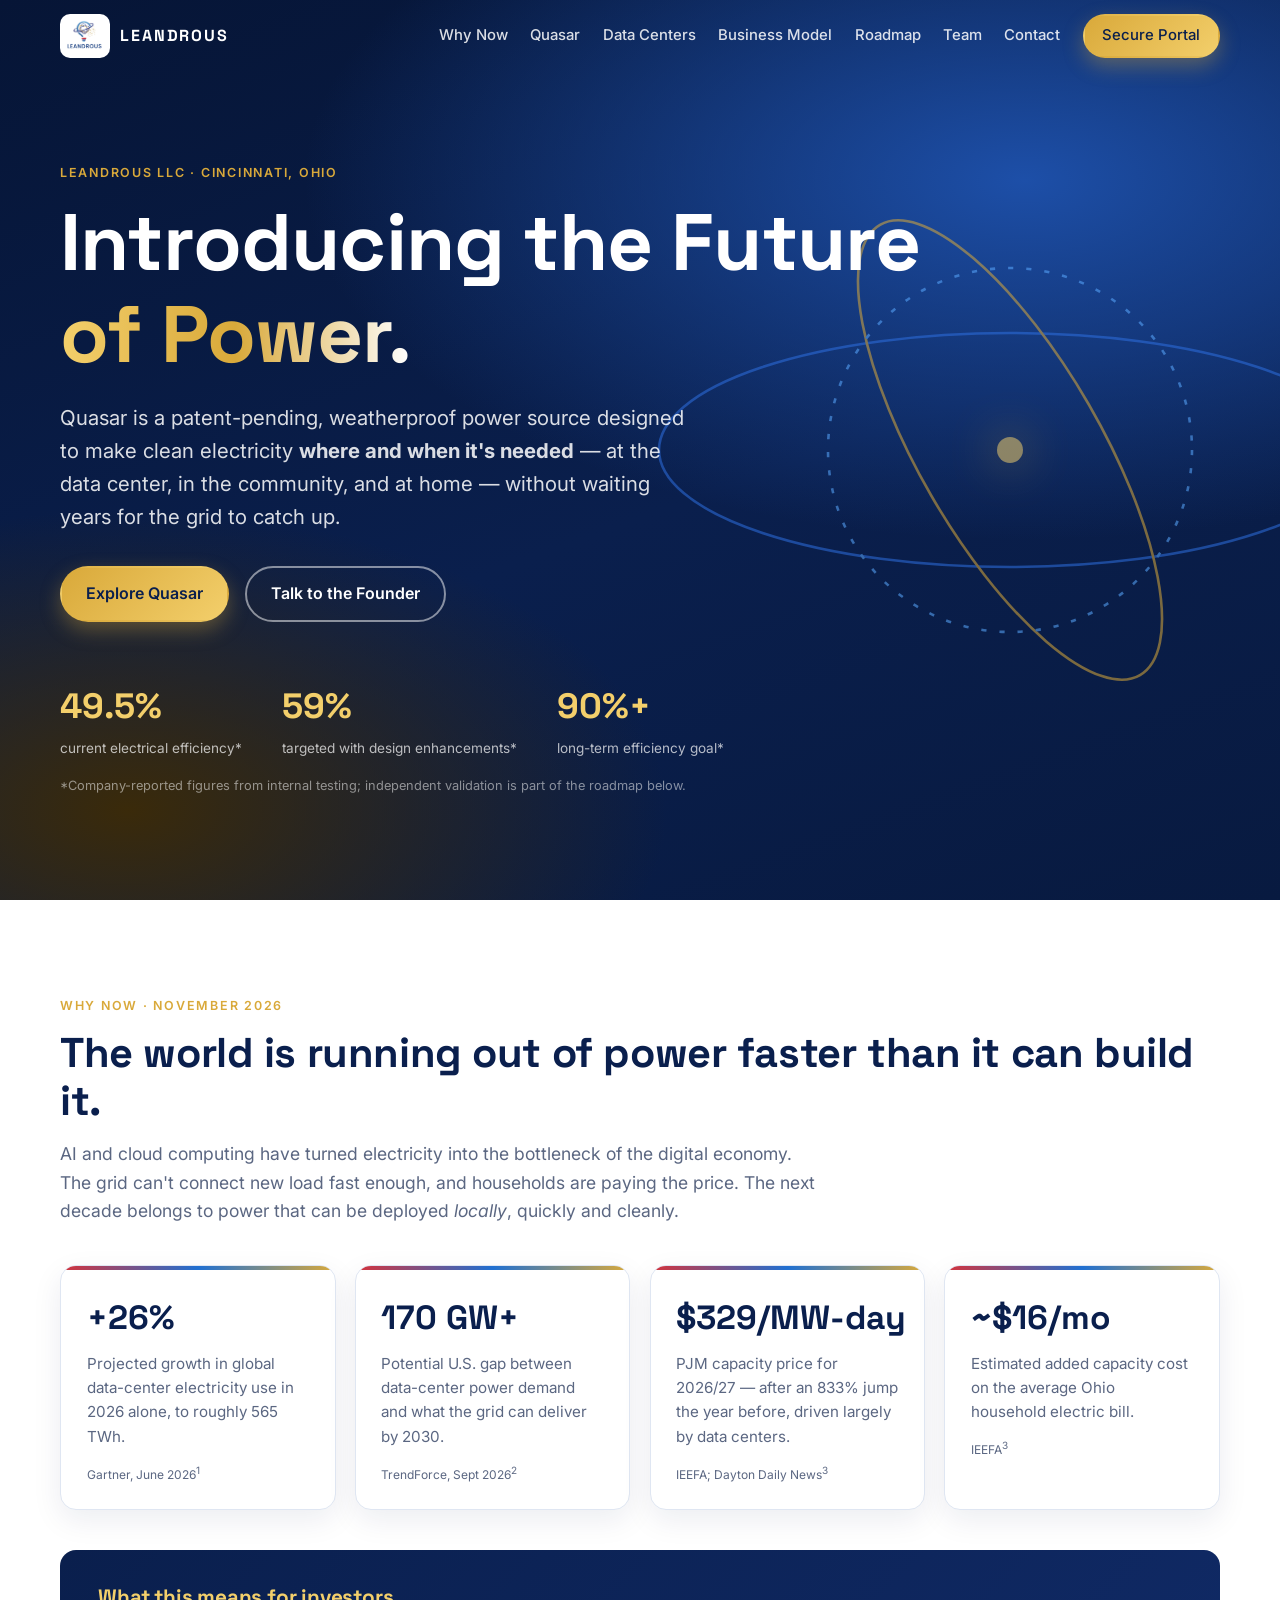
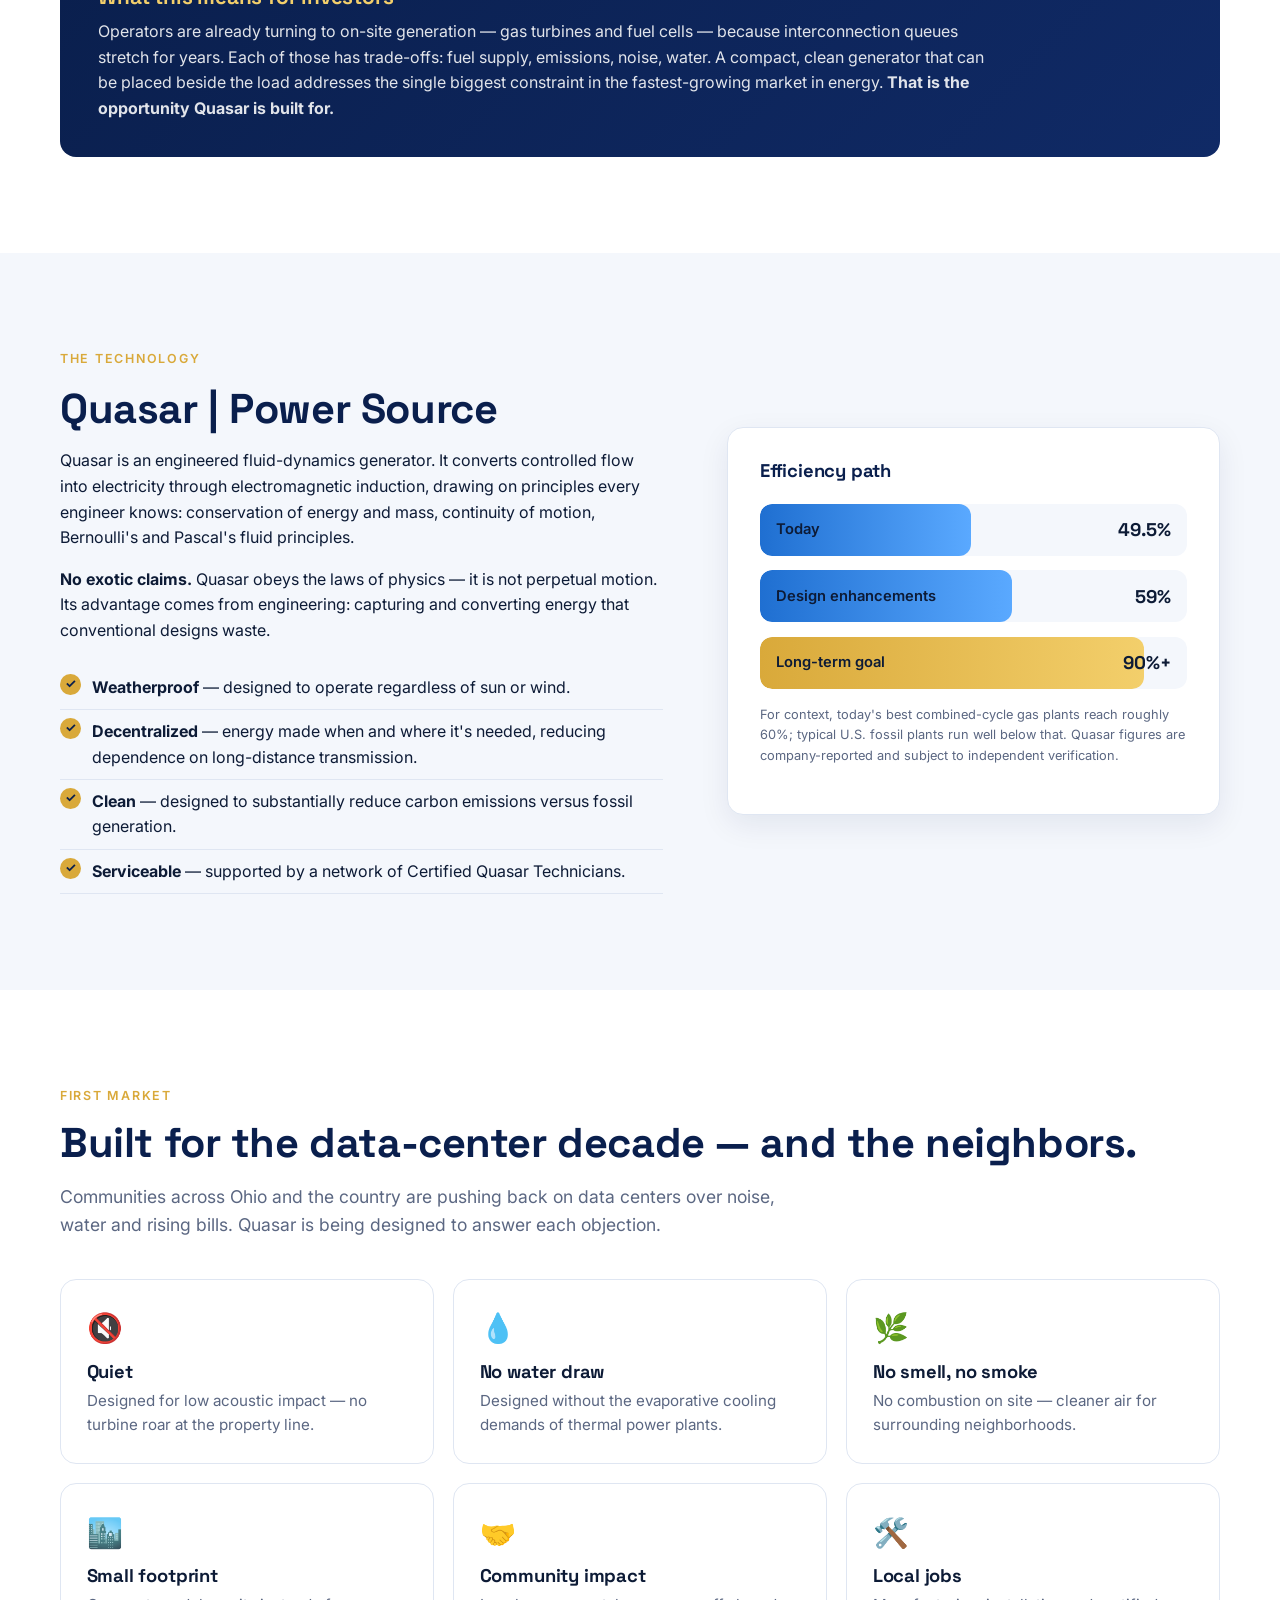
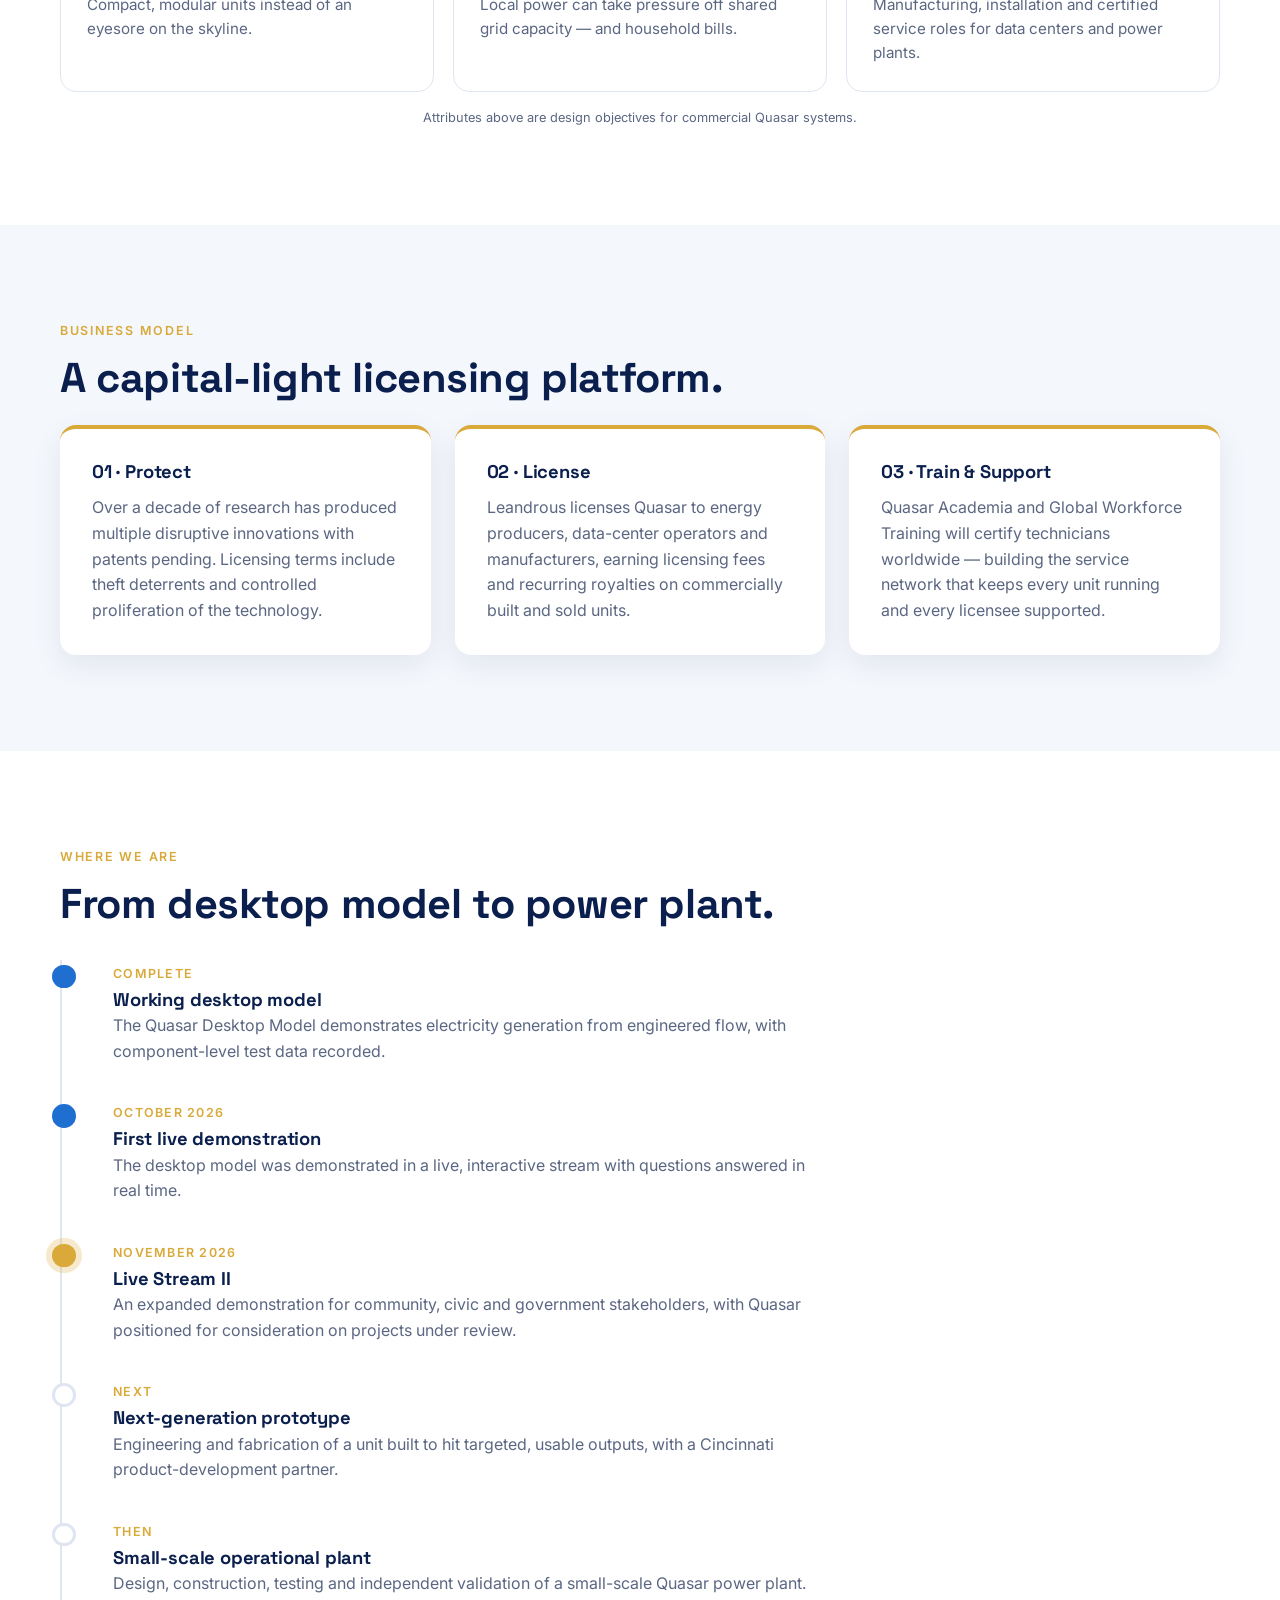
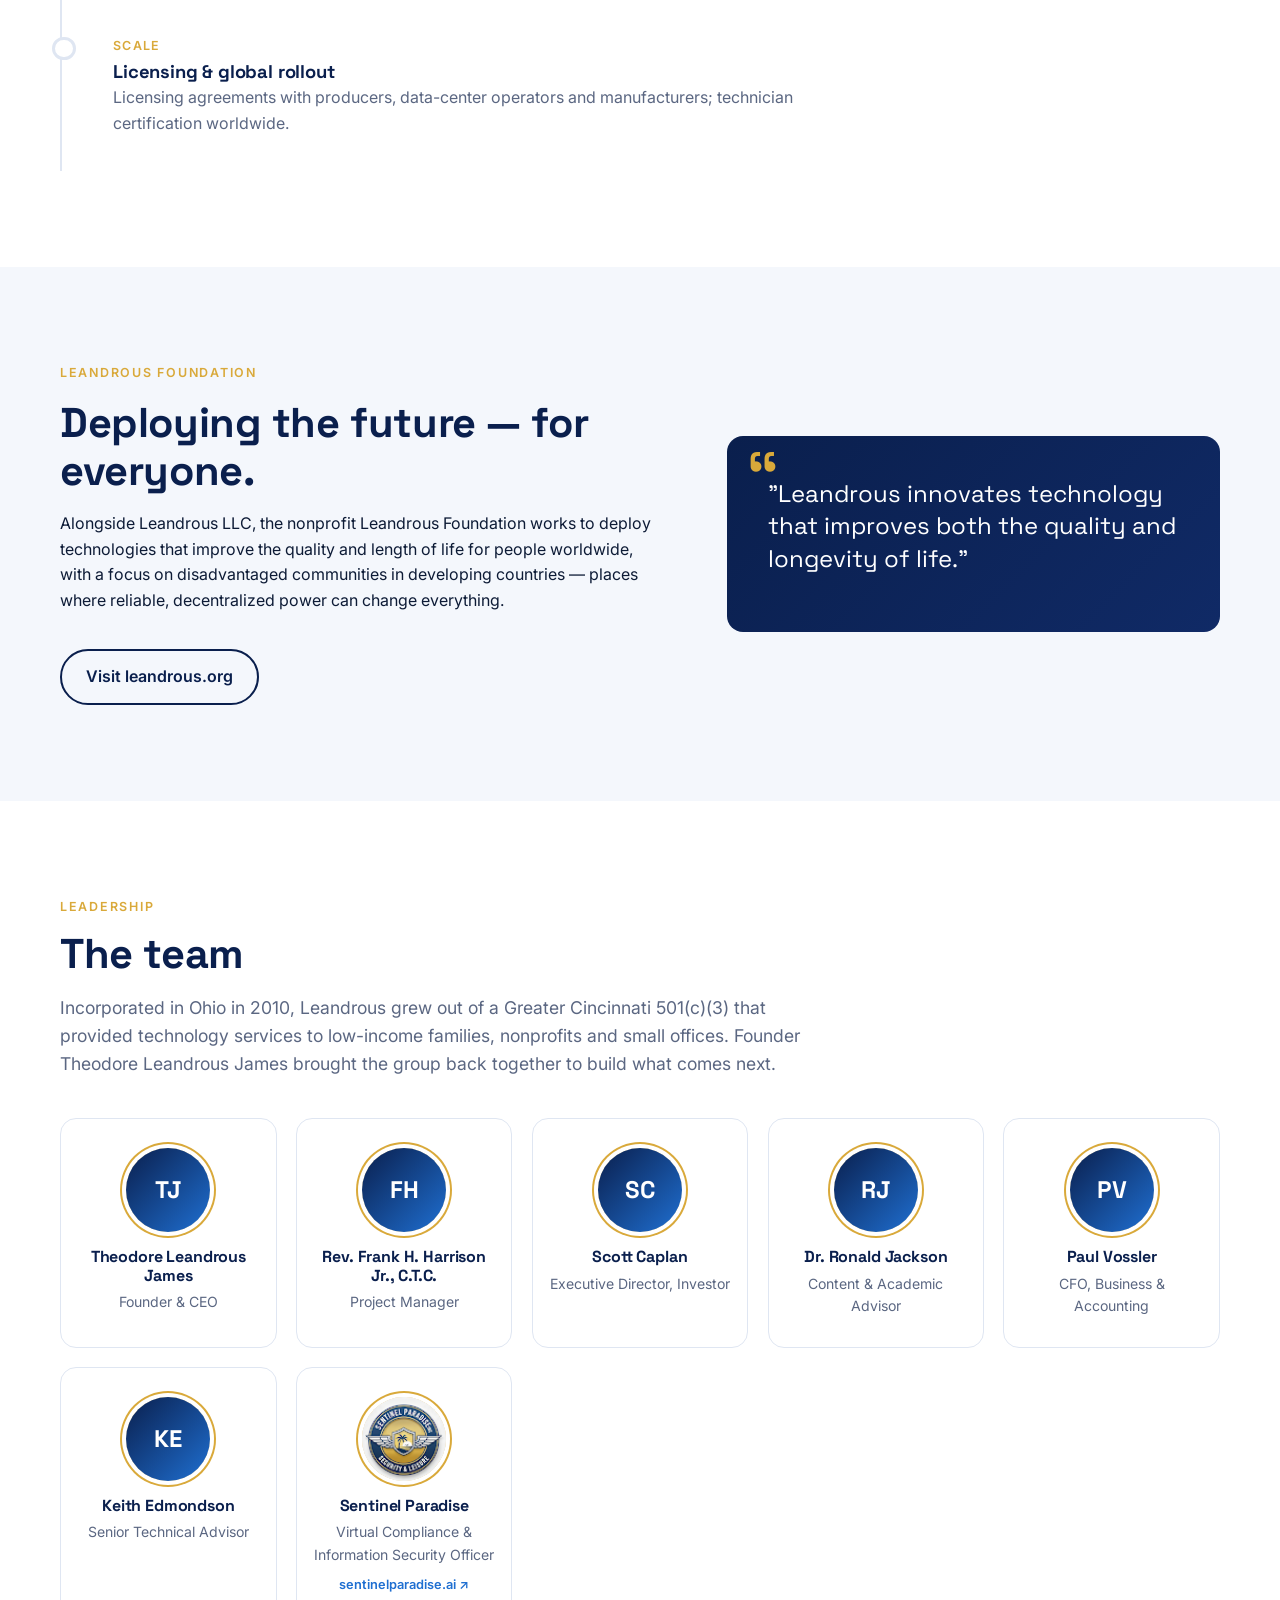
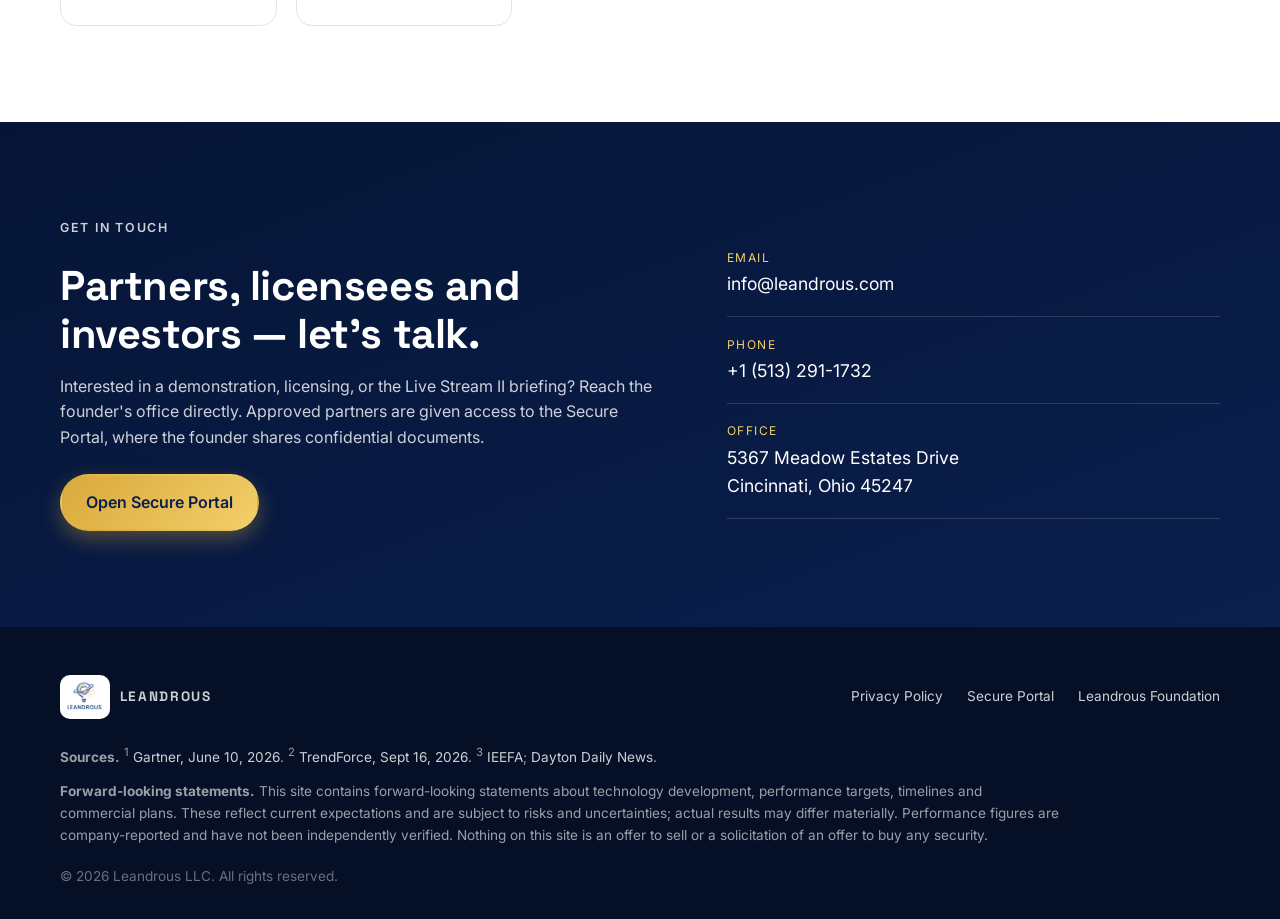
==== index.html @ dea7ffb6 "Add files via upload" ====
<!DOCTYPE html>
<html lang="en">
<head>
  <meta charset="utf-8">
  <meta name="viewport" content="width=device-width, initial-scale=1">
  <title>Leandrous | Quasar — Power Made Where It's Needed</title>
  <meta name="description" content="Leandrous LLC is developing Quasar, a patent-pending, weatherproof power source designed to generate clean electricity where and when it is needed — for data centers, communities and homes.">
  <meta property="og:title" content="Leandrous | Introducing the Future">
  <meta property="og:description" content="Quasar: patent-pending, decentralized clean power for an energy-hungry decade.">
  <meta property="og:image" content="assets/logo.png">
  <link rel="icon" href="assets/logo.png">
  <link rel="preconnect" href="https://fonts.googleapis.com">
  <link rel="preconnect" href="https://fonts.gstatic.com" crossorigin>
  <link href="https://fonts.googleapis.com/css2?family=Inter:wght@400;500;600;700&family=Space+Grotesk:wght@500;600;700&display=swap" rel="stylesheet">
  <link rel="stylesheet" href="styles.css?v=4">
</head>
<body>

<header class="nav" id="top">
  <div class="wrap nav-inner">
    <a href="./" class="brand"><img src="assets/logo.png" alt="Leandrous logo"><span>LEANDROUS</span></a>
    <button class="nav-toggle" aria-label="Open menu" aria-expanded="false">☰</button>
    <nav class="nav-links">
      <a href="#why-now">Why Now</a>
      <a href="#quasar">Quasar</a>
      <a href="#data-centers">Data Centers</a>
      <a href="#model">Business Model</a>
      <a href="#roadmap">Roadmap</a>
      <a href="#team">Team</a>
      <a href="#contact">Contact</a>
      <a href="https://drive.google.com/drive/folders/1kSY1QkWf8BG6LWAMUvCittHLbAUo-zGK" target="_blank" rel="noopener" class="btn btn-small btn-gold">Secure Portal</a>
    </nav>
  </div>
</header>

<main>

<!-- HERO -->
<section class="hero">
  <svg class="orbits" viewBox="0 0 600 600" aria-hidden="true">
    <ellipse cx="300" cy="300" rx="270" ry="90" class="o o1"/>
    <ellipse cx="300" cy="300" rx="200" ry="70" class="o o2"/>
    <ellipse cx="300" cy="300" rx="140" ry="140" class="o o3"/>
    <circle cx="300" cy="300" r="10" class="core"/>
  </svg>
  <div class="wrap hero-inner">
    <p class="eyebrow">Leandrous LLC · Cincinnati, Ohio</p>
    <h1>Introducing the Future<br><span class="grad">of Power.</span></h1>
    <p class="lead">Quasar is a patent-pending, weatherproof power source designed to make clean electricity
      <strong>where and when it's needed</strong> — at the data center, in the community, and at home —
      without waiting years for the grid to catch up.</p>
    <div class="cta-row">
      <a href="#quasar" class="btn btn-gold">Explore Quasar</a>
      <a href="#contact" class="btn btn-ghost">Talk to the Founder</a>
    </div>
    <ul class="hero-stats">
      <li><b>49.5%</b><span>current electrical efficiency*</span></li>
      <li><b>59%</b><span>targeted with design enhancements*</span></li>
      <li><b>90%+</b><span>long-term efficiency goal*</span></li>
    </ul>
    <p class="fine">*Company-reported figures from internal testing; independent validation is part of the roadmap below.</p>
  </div>
</section>

<!-- WHY NOW -->
<section id="why-now" class="section">
  <div class="wrap">
    <p class="eyebrow">Why now · November 2026</p>
    <h2>The world is running out of power faster than it can build it.</h2>
    <p class="section-lead">AI and cloud computing have turned electricity into the bottleneck of the digital economy.
      The grid can't connect new load fast enough, and households are paying the price. The next decade belongs
      to power that can be deployed <em>locally</em>, quickly and cleanly.</p>

    <div class="stat-grid">
      <article class="stat">
        <b>+26%</b>
        <p>Projected growth in global data-center electricity use in 2026 alone, to roughly 565 TWh.</p>
        <cite>Gartner, June 2026<sup>1</sup></cite>
      </article>
      <article class="stat">
        <b>170 GW+</b>
        <p>Potential U.S. gap between data-center power demand and what the grid can deliver by 2030.</p>
        <cite>TrendForce, Sept 2026<sup>2</sup></cite>
      </article>
      <article class="stat">
        <b>$329/MW‑day</b>
        <p>PJM capacity price for 2026/27 — after an 833% jump the year before, driven largely by data centers.</p>
        <cite>IEEFA; Dayton Daily News<sup>3</sup></cite>
      </article>
      <article class="stat">
        <b>~$16/mo</b>
        <p>Estimated added capacity cost on the average Ohio household electric bill.</p>
        <cite>IEEFA<sup>3</sup></cite>
      </article>
    </div>

    <div class="callout">
      <h3>What this means for investors</h3>
      <p>Operators are already turning to on-site generation — gas turbines and fuel cells — because interconnection
        queues stretch for years. Each of those has trade-offs: fuel supply, emissions, noise, water. A compact,
        clean generator that can be placed beside the load addresses the single biggest constraint in the
        fastest-growing market in energy. <strong>That is the opportunity Quasar is built for.</strong></p>
    </div>
  </div>
</section>

<!-- QUASAR -->
<section id="quasar" class="section alt">
  <div class="wrap two-col">
    <div>
      <p class="eyebrow">The technology</p>
      <h2>Quasar | Power Source</h2>
      <p>Quasar is an engineered fluid-dynamics generator. It converts controlled flow into electricity through
        electromagnetic induction, drawing on principles every engineer knows: conservation of energy and mass,
        continuity of motion, Bernoulli's and Pascal's fluid principles.</p>
      <p><strong>No exotic claims.</strong> Quasar obeys the laws of physics — it is not perpetual motion. Its advantage
        comes from engineering: capturing and converting energy that conventional designs waste.</p>
      <ul class="checks">
        <li><b>Weatherproof</b> — designed to operate regardless of sun or wind.</li>
        <li><b>Decentralized</b> — energy made when and where it's needed, reducing dependence on long-distance transmission.</li>
        <li><b>Clean</b> — designed to substantially reduce carbon emissions versus fossil generation.</li>
        <li><b>Serviceable</b> — supported by a network of Certified Quasar Technicians.</li>
      </ul>
    </div>
    <div class="eff-card">
      <h3>Efficiency path</h3>
      <div class="bar"><span style="--w:49.5%"></span><label>Today<b>49.5%</b></label></div>
      <div class="bar"><span style="--w:59%"></span><label>Design enhancements<b>59%</b></label></div>
      <div class="bar goal"><span style="--w:90%"></span><label>Long-term goal<b>90%+</b></label></div>
      <p class="fine">For context, today's best combined-cycle gas plants reach roughly 60%; typical U.S. fossil plants run well below that.
        Quasar figures are company-reported and subject to independent verification.</p>
    </div>
  </div>
</section>

<!-- DATA CENTERS -->
<section id="data-centers" class="section">
  <div class="wrap">
    <p class="eyebrow">First market</p>
    <h2>Built for the data-center decade — and the neighbors.</h2>
    <p class="section-lead">Communities across Ohio and the country are pushing back on data centers over noise, water and
      rising bills. Quasar is being designed to answer each objection.</p>
    <div class="card-grid">
      <article class="card"><span class="ic">🔇</span><h3>Quiet</h3><p>Designed for low acoustic impact — no turbine roar at the property line.</p></article>
      <article class="card"><span class="ic">💧</span><h3>No water draw</h3><p>Designed without the evaporative cooling demands of thermal power plants.</p></article>
      <article class="card"><span class="ic">🌿</span><h3>No smell, no smoke</h3><p>No combustion on site — cleaner air for surrounding neighborhoods.</p></article>
      <article class="card"><span class="ic">🏙️</span><h3>Small footprint</h3><p>Compact, modular units instead of an eyesore on the skyline.</p></article>
      <article class="card"><span class="ic">🤝</span><h3>Community impact</h3><p>Local power can take pressure off shared grid capacity — and household bills.</p></article>
      <article class="card"><span class="ic">🛠️</span><h3>Local jobs</h3><p>Manufacturing, installation and certified service roles for data centers and power plants.</p></article>
    </div>
    <p class="fine center">Attributes above are design objectives for commercial Quasar systems.</p>
  </div>
</section>

<!-- BUSINESS MODEL -->
<section id="model" class="section alt">
  <div class="wrap">
    <p class="eyebrow">Business model</p>
    <h2>A capital-light licensing platform.</h2>
    <div class="three-col">
      <article>
        <h3>01 · Protect</h3>
        <p>Over a decade of research has produced multiple disruptive innovations with patents pending. Licensing terms include
          theft deterrents and controlled proliferation of the technology.</p>
      </article>
      <article>
        <h3>02 · License</h3>
        <p>Leandrous licenses Quasar to energy producers, data-center operators and manufacturers, earning licensing fees and
          recurring royalties on commercially built and sold units.</p>
      </article>
      <article>
        <h3>03 · Train &amp; Support</h3>
        <p>Quasar Academia and Global Workforce Training will certify technicians worldwide — building the service network that
          keeps every unit running and every licensee supported.</p>
      </article>
    </div>
  </div>
</section>

<!-- ROADMAP -->
<section id="roadmap" class="section">
  <div class="wrap">
    <p class="eyebrow">Where we are</p>
    <h2>From desktop model to power plant.</h2>
    <ol class="timeline">
      <li class="done"><span>Complete</span><h3>Working desktop model</h3><p>The Quasar Desktop Model demonstrates electricity generation from engineered flow, with component-level test data recorded.</p></li>
      <li class="done"><span>October 2026</span><h3>First live demonstration</h3><p>The desktop model was demonstrated in a live, interactive stream with questions answered in real time.</p></li>
      <li class="now"><span>November 2026</span><h3>Live Stream II</h3><p>An expanded demonstration for community, civic and government stakeholders, with Quasar positioned for consideration on projects under review.</p></li>
      <li><span>Next</span><h3>Next-generation prototype</h3><p>Engineering and fabrication of a unit built to hit targeted, usable outputs, with a Cincinnati product-development partner.</p></li>
      <li><span>Then</span><h3>Small-scale operational plant</h3><p>Design, construction, testing and independent validation of a small-scale Quasar power plant.</p></li>
      <li><span>Scale</span><h3>Licensing &amp; global rollout</h3><p>Licensing agreements with producers, data-center operators and manufacturers; technician certification worldwide.</p></li>
    </ol>
  </div>
</section>

<!-- FOUNDATION -->
<section class="section alt foundation">
  <div class="wrap two-col">
    <div>
      <p class="eyebrow">Leandrous Foundation</p>
      <h2>Deploying the future — for everyone.</h2>
      <p>Alongside Leandrous LLC, the nonprofit Leandrous Foundation works to deploy technologies that improve the quality and
        length of life for people worldwide, with a focus on disadvantaged communities in developing countries — places where
        reliable, decentralized power can change everything.</p>
      <a class="btn btn-ghost-dark" href="https://leandrous.org" rel="noopener">Visit leandrous.org</a>
    </div>
    <div class="quote">
      <p>"Leandrous innovates technology that improves both the quality and longevity of life."</p>
    </div>
  </div>
</section>

<!-- TEAM -->
<section id="team" class="section">
  <div class="wrap">
    <p class="eyebrow">Leadership</p>
    <h2>The team</h2>
    <p class="section-lead">Incorporated in Ohio in 2010, Leandrous grew out of a Greater Cincinnati 501(c)(3) that provided
      technology services to low-income families, nonprofits and small offices. Founder Theodore Leandrous James brought the group
      back together to build what comes next.</p>
    <div class="team-grid">
      <article class="member"><div class="avatar">TJ</div><h3>Theodore Leandrous James</h3><p>Founder &amp; CEO</p></article>
      <article class="member"><div class="avatar">FH</div><h3>Rev. Frank H. Harrison Jr., C.T.C.</h3><p>Project Manager</p></article>
      <article class="member"><div class="avatar">SC</div><h3>Scott Caplan</h3><p>Executive Director, Investor</p></article>
      <article class="member"><div class="avatar">RJ</div><h3>Dr. Ronald Jackson</h3><p>Content &amp; Academic Advisor</p></article>
      <article class="member"><div class="avatar">PV</div><h3>Paul Vossler</h3><p>CFO, Business &amp; Accounting</p></article>
      <article class="member"><div class="avatar">KE</div><h3>Keith Edmondson</h3><p>Senior Technical Advisor</p></article>
      <article class="member partner"><a href="https://www.sentinelparadise.ai" target="_blank" rel="noopener"><img class="avatar-logo" src="assets/sentinel-paradise-logo.png" alt="Sentinel Paradise logo" width="84" height="84"><h3>Sentinel Paradise</h3><p>Virtual Compliance &amp; Information Security Officer</p><span class="ext">sentinelparadise.ai ↗</span></a></article>
    </div>
  </div>
</section>

<!-- CONTACT -->
<section id="contact" class="section contact">
  <div class="wrap two-col">
    <div>
      <p class="eyebrow">Get in touch</p>
      <h2>Partners, licensees and investors — let's talk.</h2>
      <p>Interested in a demonstration, licensing, or the Live Stream II briefing? Reach the founder's office directly.
        Approved partners are given access to the Secure Portal, where the founder shares confidential documents.</p>
      <a href="https://drive.google.com/drive/folders/1kSY1QkWf8BG6LWAMUvCittHLbAUo-zGK" target="_blank" rel="noopener" class="btn btn-gold">Open Secure Portal</a>
    </div>
    <ul class="contact-list">
      <li><span>Email</span><a href="mailto:info@leandrous.com">info@leandrous.com</a></li>
      <li><span>Phone</span><a href="tel:+15132911732">+1 (513) 291-1732</a></li>
      <li><span>Office</span>5367 Meadow Estates Drive<br>Cincinnati, Ohio 45247</li>
    </ul>
  </div>
</section>

</main>

<footer class="footer">
  <div class="wrap">
    <div class="foot-top">
      <a href="./" class="brand"><img src="assets/logo.png" alt=""><span>LEANDROUS</span></a>
      <nav><a href="privacy.html">Privacy Policy</a><a href="https://drive.google.com/drive/folders/1kSY1QkWf8BG6LWAMUvCittHLbAUo-zGK" target="_blank" rel="noopener">Secure Portal</a><a href="https://leandrous.org" rel="noopener">Leandrous Foundation</a></nav>
    </div>
    <div class="sources">
      <p><b>Sources.</b>
        <sup>1</sup> <a href="https://www.gartner.com/en/newsroom/press-releases/2026-06-10-gartner-says-data-center-electricity-demand-to-grow-26-percent-in-2026" rel="noopener">Gartner, June 10, 2026</a>.
        <sup>2</sup> <a href="https://www.trendforce.com/presscenter/news/20260916-13237.html" rel="noopener">TrendForce, Sept 16, 2026</a>.
        <sup>3</sup> <a href="https://ieefa.org/resources/projected-data-center-growth-spurs-pjm-capacity-prices-factor-10" rel="noopener">IEEFA</a>;
        <a href="https://daytondailynews.com/local/data-centers-driving-up-regional-electric-costs-study-finds/P3HUUWAMMBFJVOTBD4GL4PKMPU" rel="noopener">Dayton Daily News</a>.</p>
      <p><b>Forward-looking statements.</b> This site contains forward-looking statements about technology development, performance
        targets, timelines and commercial plans. These reflect current expectations and are subject to risks and uncertainties;
        actual results may differ materially. Performance figures are company-reported and have not been independently verified.
        Nothing on this site is an offer to sell or a solicitation of an offer to buy any security.</p>
    </div>
    <p class="copy">© 2026 Leandrous LLC. All rights reserved.</p>
  </div>
</footer>

<script src="main.js?v=4"></script>
</body>
</html>
---- styles.css ----
:root{
  --navy:#0a1f4d; --navy-2:#102a66; --ink:#0d1b36; --blue:#1f6fd1; --sky:#5aa9ff;
  --gold:#d9a93a; --gold-2:#f3cf6b; --red:#d6323a;
  --bg:#ffffff; --bg-alt:#f4f7fc; --muted:#5b6782; --line:#dfe6f2;
  --radius:16px; --shadow:0 10px 30px rgba(10,31,77,.08);
}
*{box-sizing:border-box;margin:0;padding:0}
html{scroll-behavior:smooth}
body{font-family:Inter,system-ui,sans-serif;color:var(--ink);background:var(--bg);line-height:1.6;-webkit-font-smoothing:antialiased}
h1,h2,h3{font-family:"Space Grotesk",Inter,sans-serif;line-height:1.15;letter-spacing:-.01em}
h2{font-size:clamp(1.8rem,3.5vw,2.6rem);margin-bottom:1rem;color:var(--navy)}
h3{font-size:1.15rem;margin-bottom:.4rem}
a{color:var(--blue);text-decoration:none}
img{max-width:100%;display:block}
.wrap{width:min(1160px,92%);margin:0 auto}
.center{text-align:center}
.eyebrow{text-transform:uppercase;letter-spacing:.14em;font-size:.78rem;font-weight:600;color:var(--gold);margin-bottom:.8rem}
.fine{font-size:.8rem;color:var(--muted);margin-top:1rem}
.section{padding:96px 0}
.section.alt{background:var(--bg-alt)}
.section-lead{max-width:760px;color:var(--muted);font-size:1.1rem;margin-bottom:2.5rem}

/* buttons */
.btn{display:inline-block;padding:.85rem 1.5rem;border-radius:999px;font-weight:600;transition:transform .15s,box-shadow .15s,background .15s;border:2px solid transparent;cursor:pointer;font-size:1rem}
.btn:hover{transform:translateY(-2px)}
.btn-gold{background:linear-gradient(135deg,var(--gold),var(--gold-2));color:var(--navy);box-shadow:0 8px 20px rgba(217,169,58,.35)}
.btn-ghost{border-color:rgba(255,255,255,.5);color:#fff}
.btn-ghost:hover{background:rgba(255,255,255,.1)}
.btn-ghost-dark{border-color:var(--navy);color:var(--navy);margin-top:1.2rem}
.btn-small{padding:.5rem 1.1rem;font-size:.9rem}

/* nav */
.nav{position:fixed;inset:0 0 auto 0;z-index:50;transition:background .25s,box-shadow .25s}
.nav.scrolled{background:rgba(10,31,77,.92);backdrop-filter:blur(10px);box-shadow:0 4px 20px rgba(0,0,0,.15)}
.nav-inner{display:flex;align-items:center;justify-content:space-between;height:72px}
.brand{display:flex;align-items:center;gap:.6rem;color:#fff;font-family:"Space Grotesk";font-weight:700;letter-spacing:.12em}
.brand img{height:44px;width:auto;background:#fff;border-radius:10px;padding:2px}
.nav-links{display:flex;align-items:center;gap:1.4rem}
.nav-links a{color:rgba(255,255,255,.85);font-size:.93rem;font-weight:500;white-space:nowrap}
.nav-links a:hover{color:#fff}
.nav-links a.btn{color:var(--navy)}
.nav-toggle{display:none;background:none;border:0;color:#fff;font-size:1.6rem;cursor:pointer}

/* hero */
.hero{position:relative;overflow:hidden;min-height:100vh;display:flex;align-items:center;color:#fff;
  background:radial-gradient(1200px 600px at 80% 20%,#1d4fa8 0%,transparent 60%),radial-gradient(900px 500px at 10% 90%,#3a2a0a 0%,transparent 60%),linear-gradient(160deg,#061536,#0a1f4d 55%,#081a40)}
.hero-inner{position:relative;z-index:2;padding:140px 0 80px}
.hero h1{font-size:clamp(2.6rem,6.5vw,5rem);margin-bottom:1.4rem}
.grad{background:linear-gradient(90deg,var(--gold-2),var(--gold),#fff);-webkit-background-clip:text;background-clip:text;color:transparent}
.lead{font-size:clamp(1.05rem,1.6vw,1.3rem);max-width:640px;color:rgba(255,255,255,.85);margin-bottom:2rem}
.cta-row{display:flex;gap:1rem;flex-wrap:wrap;margin-bottom:3.5rem}
.hero-stats{list-style:none;display:flex;gap:2.5rem;flex-wrap:wrap}
.hero-stats b{display:block;font-family:"Space Grotesk";font-size:2.2rem;color:var(--gold-2)}
.hero-stats span{font-size:.85rem;color:rgba(255,255,255,.7)}
.hero .fine{color:rgba(255,255,255,.5)}
.orbits{position:absolute;right:-120px;top:50%;width:min(780px,90vw);transform:translateY(-50%);opacity:.55;z-index:1}
.o{fill:none;stroke-width:2;transform-origin:300px 300px}
.o1{stroke:#2e6fe0;animation:spin 28s linear infinite}
.o2{stroke:var(--gold);animation:spin 18s linear infinite reverse;transform:rotate(60deg)}
.o3{stroke:#5aa9ff;stroke-dasharray:4 10;animation:spin 40s linear infinite}
.core{fill:var(--gold-2);filter:drop-shadow(0 0 18px var(--gold))}
@keyframes spin{to{transform:rotate(360deg)}}
@media (prefers-reduced-motion:reduce){.o{animation:none}}

/* stats */
.stat-grid{display:grid;grid-template-columns:repeat(auto-fit,minmax(240px,1fr));gap:1.2rem}
.stat{background:#fff;border:1px solid var(--line);border-radius:var(--radius);padding:1.6rem;box-shadow:var(--shadow);position:relative;overflow:hidden}
.stat::before{content:"";position:absolute;left:0;top:0;height:4px;width:100%;background:linear-gradient(90deg,var(--red),var(--blue),var(--gold))}
.stat b{font-family:"Space Grotesk";font-size:2.1rem;color:var(--navy);display:block;margin-bottom:.4rem}
.stat p{color:var(--muted);font-size:.95rem}
.stat cite{display:block;margin-top:.8rem;font-size:.75rem;color:var(--muted);font-style:normal}
.callout{margin-top:2.5rem;background:linear-gradient(135deg,var(--navy),var(--navy-2));color:#fff;border-radius:var(--radius);padding:2.2rem 2.4rem}
.callout h3{color:var(--gold-2);font-size:1.3rem;margin-bottom:.6rem}
.callout p{color:rgba(255,255,255,.88);max-width:900px}

/* two col */
.two-col{display:grid;grid-template-columns:1.1fr .9fr;gap:4rem;align-items:center}
.two-col p{margin-bottom:1rem}
.checks{list-style:none;margin-top:1.4rem}
.checks li{padding:.55rem 0 .55rem 2rem;position:relative;border-bottom:1px solid var(--line)}
.checks li::before{content:"✓";position:absolute;left:0;top:.5rem;width:1.3rem;height:1.3rem;border-radius:50%;background:var(--gold);color:var(--navy);font-size:.8rem;display:grid;place-items:center;font-weight:700}
.eff-card{background:#fff;border-radius:var(--radius);padding:2rem;box-shadow:var(--shadow);border:1px solid var(--line)}
.eff-card h3{margin-bottom:1.4rem;color:var(--navy)}
.bar{position:relative;height:52px;background:var(--bg-alt);border-radius:12px;margin-bottom:.9rem;overflow:hidden}
.bar span{position:absolute;inset:0 auto 0 0;width:0;background:linear-gradient(90deg,var(--blue),var(--sky));border-radius:12px;transition:width 1.4s cubic-bezier(.2,.8,.2,1)}
.bar.goal span{background:linear-gradient(90deg,var(--gold),var(--gold-2))}
.bar.in span{width:var(--w)}
.bar label{position:relative;z-index:1;display:flex;justify-content:space-between;align-items:center;height:100%;padding:0 1rem;font-weight:600;color:var(--ink);font-size:.92rem}
.bar label b{font-family:"Space Grotesk";font-size:1.15rem}

/* cards */
.card-grid{display:grid;grid-template-columns:repeat(auto-fit,minmax(300px,1fr));gap:1.2rem}
.card{background:#fff;border:1px solid var(--line);border-radius:var(--radius);padding:1.6rem;transition:transform .2s,box-shadow .2s}
.card:hover{transform:translateY(-4px);box-shadow:var(--shadow)}
.card .ic{font-size:1.8rem;display:block;margin-bottom:.6rem}
.card p{color:var(--muted);font-size:.95rem}
.three-col{display:grid;grid-template-columns:repeat(3,1fr);gap:1.5rem;margin-top:1.5rem}
.three-col article{background:#fff;border-radius:var(--radius);padding:2rem;border-top:4px solid var(--gold);box-shadow:var(--shadow)}
.three-col h3{color:var(--navy);margin-bottom:.8rem}
.three-col p{color:var(--muted)}

/* timeline */
.timeline{list-style:none;position:relative;margin-top:2rem;padding-left:2rem;border-left:2px solid var(--line)}
.timeline li{position:relative;padding:0 0 2.2rem 1.2rem}
.timeline li::before{content:"";position:absolute;left:-2.6rem;top:.3rem;width:1.1rem;height:1.1rem;border-radius:50%;background:#fff;border:3px solid var(--line)}
.timeline li.done::before{background:var(--blue);border-color:var(--blue)}
.timeline li.now::before{background:var(--gold);border-color:var(--gold);box-shadow:0 0 0 6px rgba(217,169,58,.25)}
.timeline span{font-size:.78rem;text-transform:uppercase;letter-spacing:.1em;color:var(--gold);font-weight:600}
.timeline h3{color:var(--navy);margin:.2rem 0}
.timeline p{color:var(--muted);max-width:720px}

/* foundation */
.quote{background:linear-gradient(135deg,var(--navy),var(--navy-2));color:#fff;border-radius:var(--radius);padding:2.6rem;font-family:"Space Grotesk";font-size:1.5rem;line-height:1.35;position:relative}
.quote::before{content:"“";position:absolute;top:-.6rem;left:1.2rem;font-size:5rem;color:var(--gold)}

/* team */
.team-grid{display:grid;grid-template-columns:repeat(auto-fit,minmax(210px,1fr));gap:1.2rem}
.member{text-align:center;padding:1.8rem 1rem;border:1px solid var(--line);border-radius:var(--radius);background:#fff}
.avatar{width:84px;height:84px;margin:0 auto 1rem;border-radius:50%;display:grid;place-items:center;font-family:"Space Grotesk";font-weight:700;font-size:1.5rem;color:#fff;background:linear-gradient(135deg,var(--navy),var(--blue));box-shadow:0 0 0 4px #fff,0 0 0 6px var(--gold)}
.member h3{font-size:1rem;color:var(--navy)}
.member p{font-size:.88rem;color:var(--muted)}

/* contact */
.contact{background:linear-gradient(160deg,#061536,#0a1f4d);color:#fff}
.contact h2{color:#fff}
.contact p{color:rgba(255,255,255,.8);margin-bottom:1.5rem}
.contact-list{list-style:none}
.contact-list li{padding:1.1rem 0;border-bottom:1px solid rgba(255,255,255,.15);font-size:1.1rem}
.contact-list span{display:block;font-size:.75rem;text-transform:uppercase;letter-spacing:.12em;color:var(--gold-2);margin-bottom:.2rem}
.contact-list a{color:#fff}

/* footer */
.footer{background:#050f26;color:rgba(255,255,255,.6);padding:48px 0 32px;font-size:.85rem}
.foot-top{display:flex;justify-content:space-between;align-items:center;flex-wrap:wrap;gap:1rem;margin-bottom:1.5rem}
.footer nav{display:flex;gap:1.5rem}
.footer a{color:rgba(255,255,255,.8)}
.sources p{margin-bottom:.8rem;max-width:1000px}
.copy{margin-top:1.2rem;color:rgba(255,255,255,.4)}

/* reveal */
.reveal{opacity:0;transform:translateY(24px);transition:opacity .7s,transform .7s}
.reveal.in{opacity:1;transform:none}

/* responsive */
@media (max-width:1080px){
  .two-col,.three-col{grid-template-columns:1fr;gap:2rem}
  .nav-toggle{display:block}
  .nav-links{position:fixed;top:72px;left:0;right:0;flex-direction:column;background:rgba(10,31,77,.97);padding:1.5rem;gap:1rem;display:none}
  .nav-links.open{display:flex}
  .nav{background:rgba(10,31,77,.92)}
  .orbits{opacity:.25}
  .section{padding:72px 0}
}

/* ---------- auth + portal ---------- */
.auth-page{min-height:100vh;display:grid;place-items:center;background:radial-gradient(900px 500px at 80% 10%,#1d4fa8,transparent 60%),linear-gradient(160deg,#061536,#0a1f4d);padding:2rem}
.auth-card{width:min(420px,100%);background:#fff;border-radius:20px;padding:2.4rem;box-shadow:0 30px 60px rgba(0,0,0,.35)}
.auth-card img{height:90px;margin:0 auto 1rem}
.auth-card h1{font-size:1.6rem;text-align:center;color:var(--navy)}
.auth-card p.sub{text-align:center;color:var(--muted);font-size:.92rem;margin:.4rem 0 1.6rem}
.auth-card label{display:block;font-size:.85rem;font-weight:600;margin-bottom:.4rem}
.auth-card input{width:100%;padding:.85rem 1rem;border:1.5px solid var(--line);border-radius:12px;font-size:1rem;margin-bottom:1.2rem}
.auth-card input:focus{outline:none;border-color:var(--blue);box-shadow:0 0 0 4px rgba(31,111,209,.15)}
.auth-card .btn{width:100%}
.auth-err{background:#fdecec;color:#a4161a;padding:.7rem 1rem;border-radius:10px;font-size:.88rem;margin-bottom:1rem;display:none}
.auth-err.show{display:block}
.auth-card .back{display:block;text-align:center;margin-top:1.2rem;font-size:.88rem}
.portal-top{background:var(--navy);color:#fff}
.portal-top .nav-inner{height:68px}
.portal-main{padding:48px 0 80px;min-height:70vh}
.portal-main h1{color:var(--navy);font-size:2rem;margin-bottom:.4rem}
.doc-list{display:grid;gap:.9rem;margin-top:2rem}
.doc{display:flex;align-items:center;gap:1rem;padding:1.1rem 1.3rem;border:1px solid var(--line);border-radius:14px;background:#fff;transition:box-shadow .15s}
.doc:hover{box-shadow:var(--shadow)}
.doc .type{width:52px;height:52px;border-radius:12px;display:grid;place-items:center;font-weight:700;font-size:.75rem;color:#fff;background:var(--blue);flex:none}
.doc .type.pdf{background:var(--red)} .doc .type.xlsx,.doc .type.xls,.doc .type.csv{background:#1d7a46} .doc .type.docx,.doc .type.doc{background:#2b5fbf} .doc .type.pptx{background:#c4532a}
.doc .meta{flex:1;min-width:0}
.doc .meta h3{font-size:1rem;color:var(--navy);margin:0}
.doc .meta p{font-size:.85rem;color:var(--muted)}
.doc .acts{display:flex;gap:.5rem}
.doc .acts a{padding:.5rem .9rem;border-radius:999px;border:1.5px solid var(--line);font-size:.85rem;font-weight:600;color:var(--navy)}
.doc .acts a:hover{border-color:var(--blue)}
.empty{padding:2rem;border:2px dashed var(--line);border-radius:14px;text-align:center;color:var(--muted)}
.notice{background:#fff8e6;border:1px solid #f1dca3;color:#6b5210;padding:1rem 1.2rem;border-radius:12px;font-size:.88rem;margin-top:1.5rem}
@media (max-width:600px){.doc{flex-wrap:wrap}.doc .acts{width:100%}}
@media (min-width:901px) and (max-width:1080px){.two-col{grid-template-columns:1fr 1fr}.three-col{grid-template-columns:repeat(3,1fr)}}
.member.partner a{color:inherit;display:block}
.member.partner:hover{border-color:var(--gold);box-shadow:var(--shadow)}
.avatar.sp{background:linear-gradient(135deg,#0b0b12,#2b2f45)}
.member .ext{display:inline-block;margin-top:.5rem;font-size:.8rem;color:var(--blue);font-weight:600}
.avatar-logo{width:84px;height:84px;margin:0 auto 1rem;border-radius:50%;object-fit:cover;box-shadow:0 0 0 4px #fff,0 0 0 6px var(--gold)}
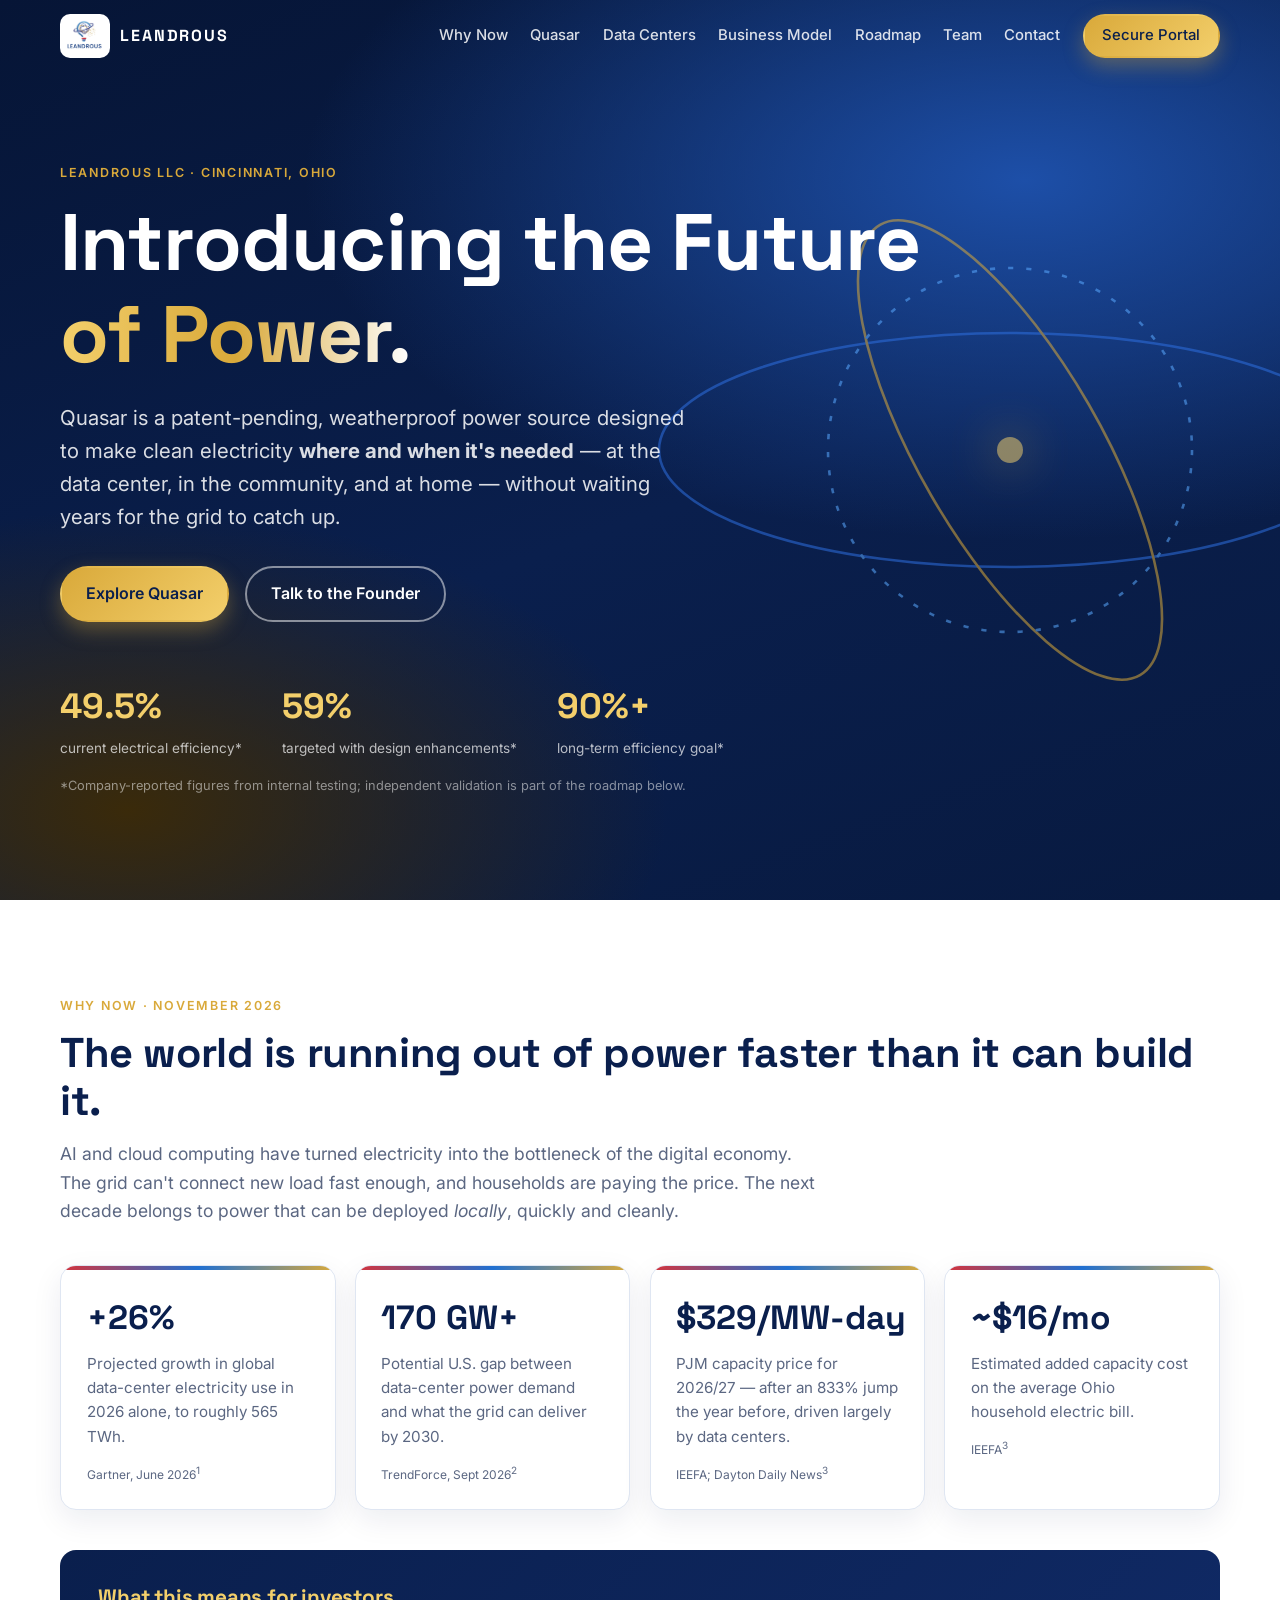
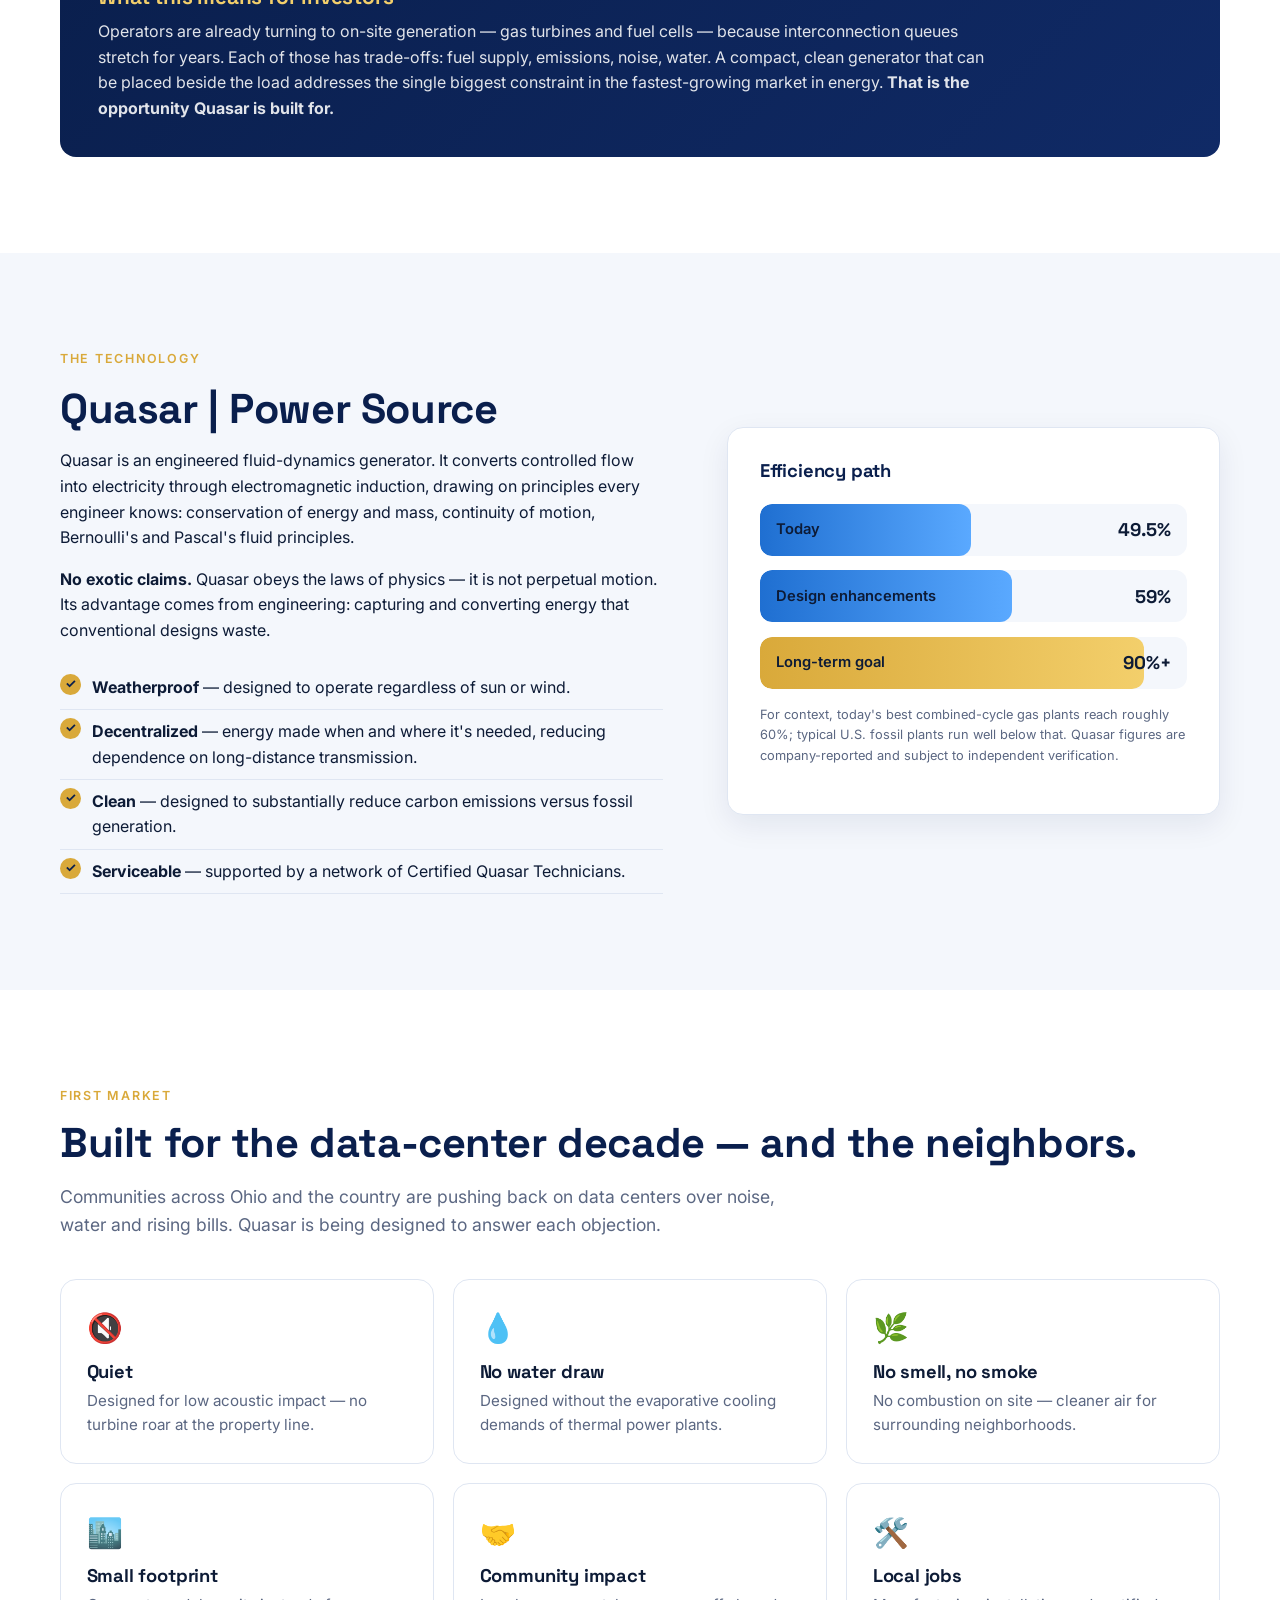
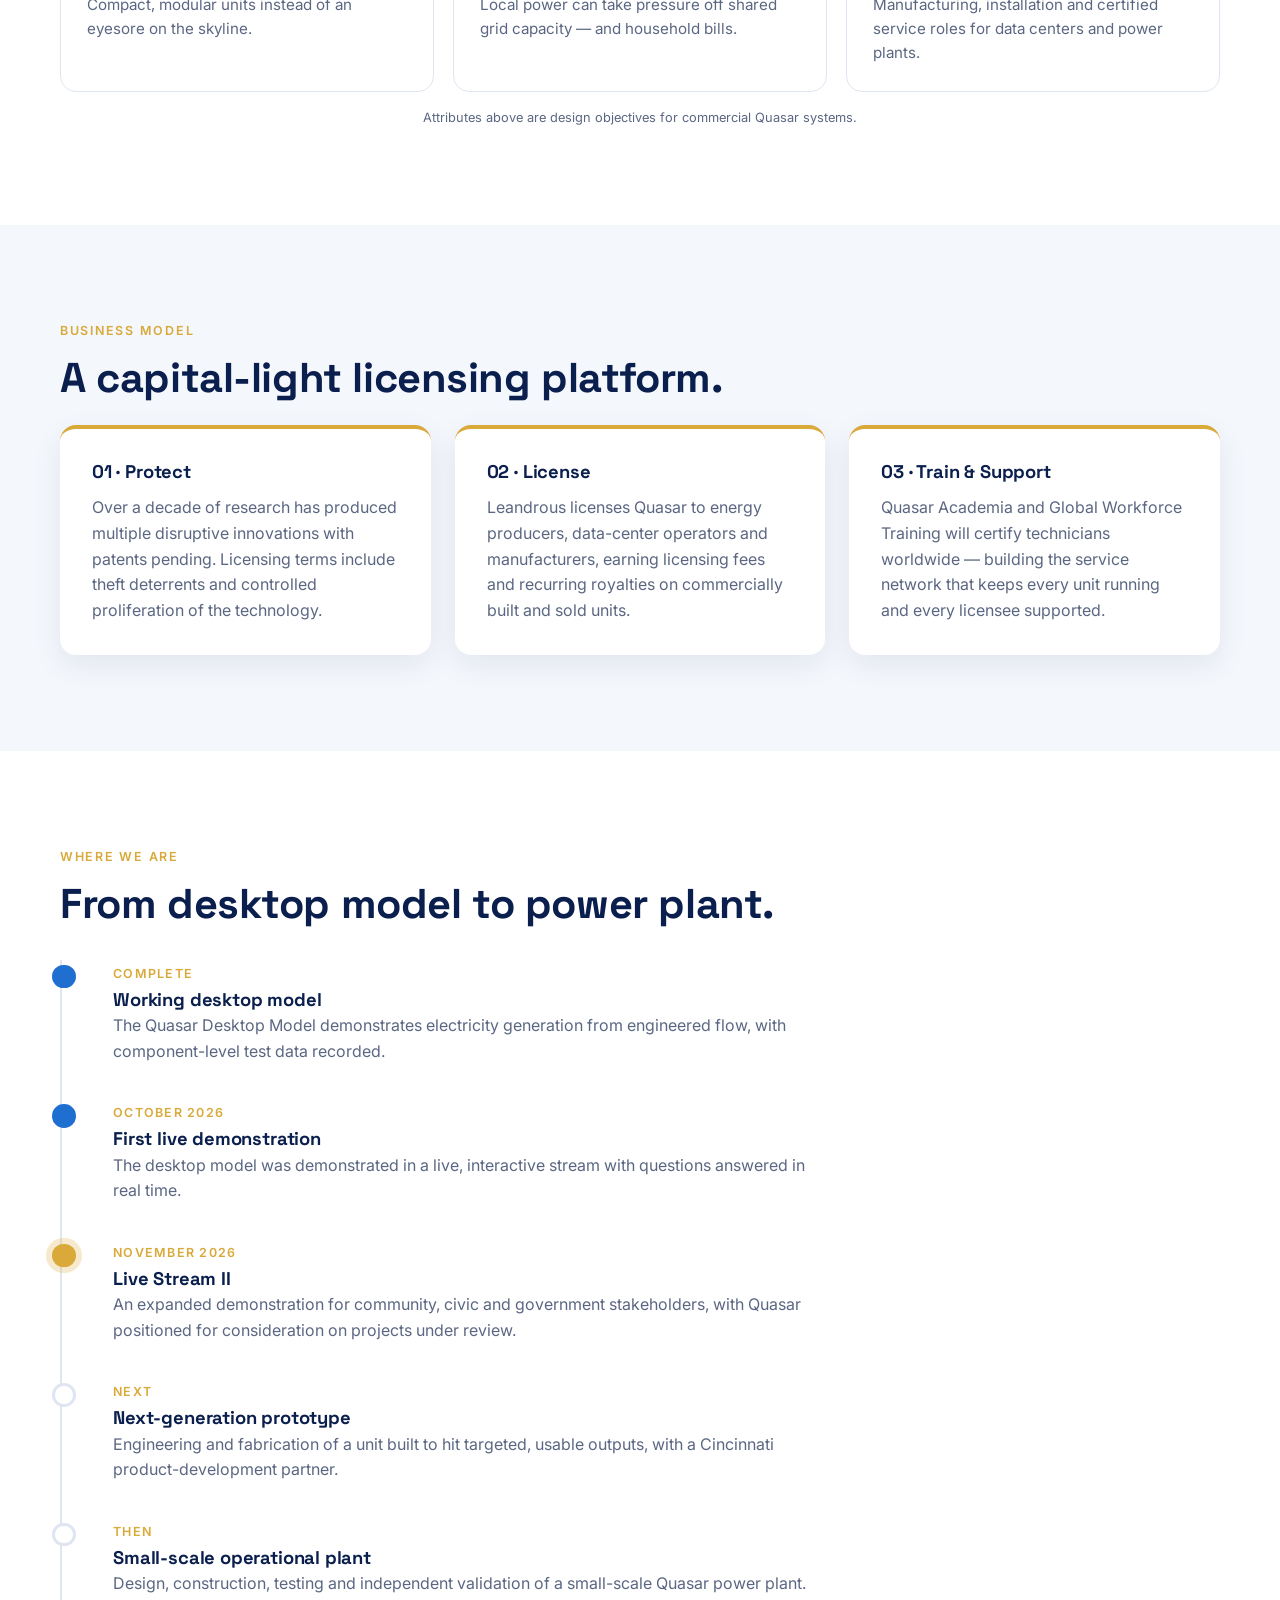
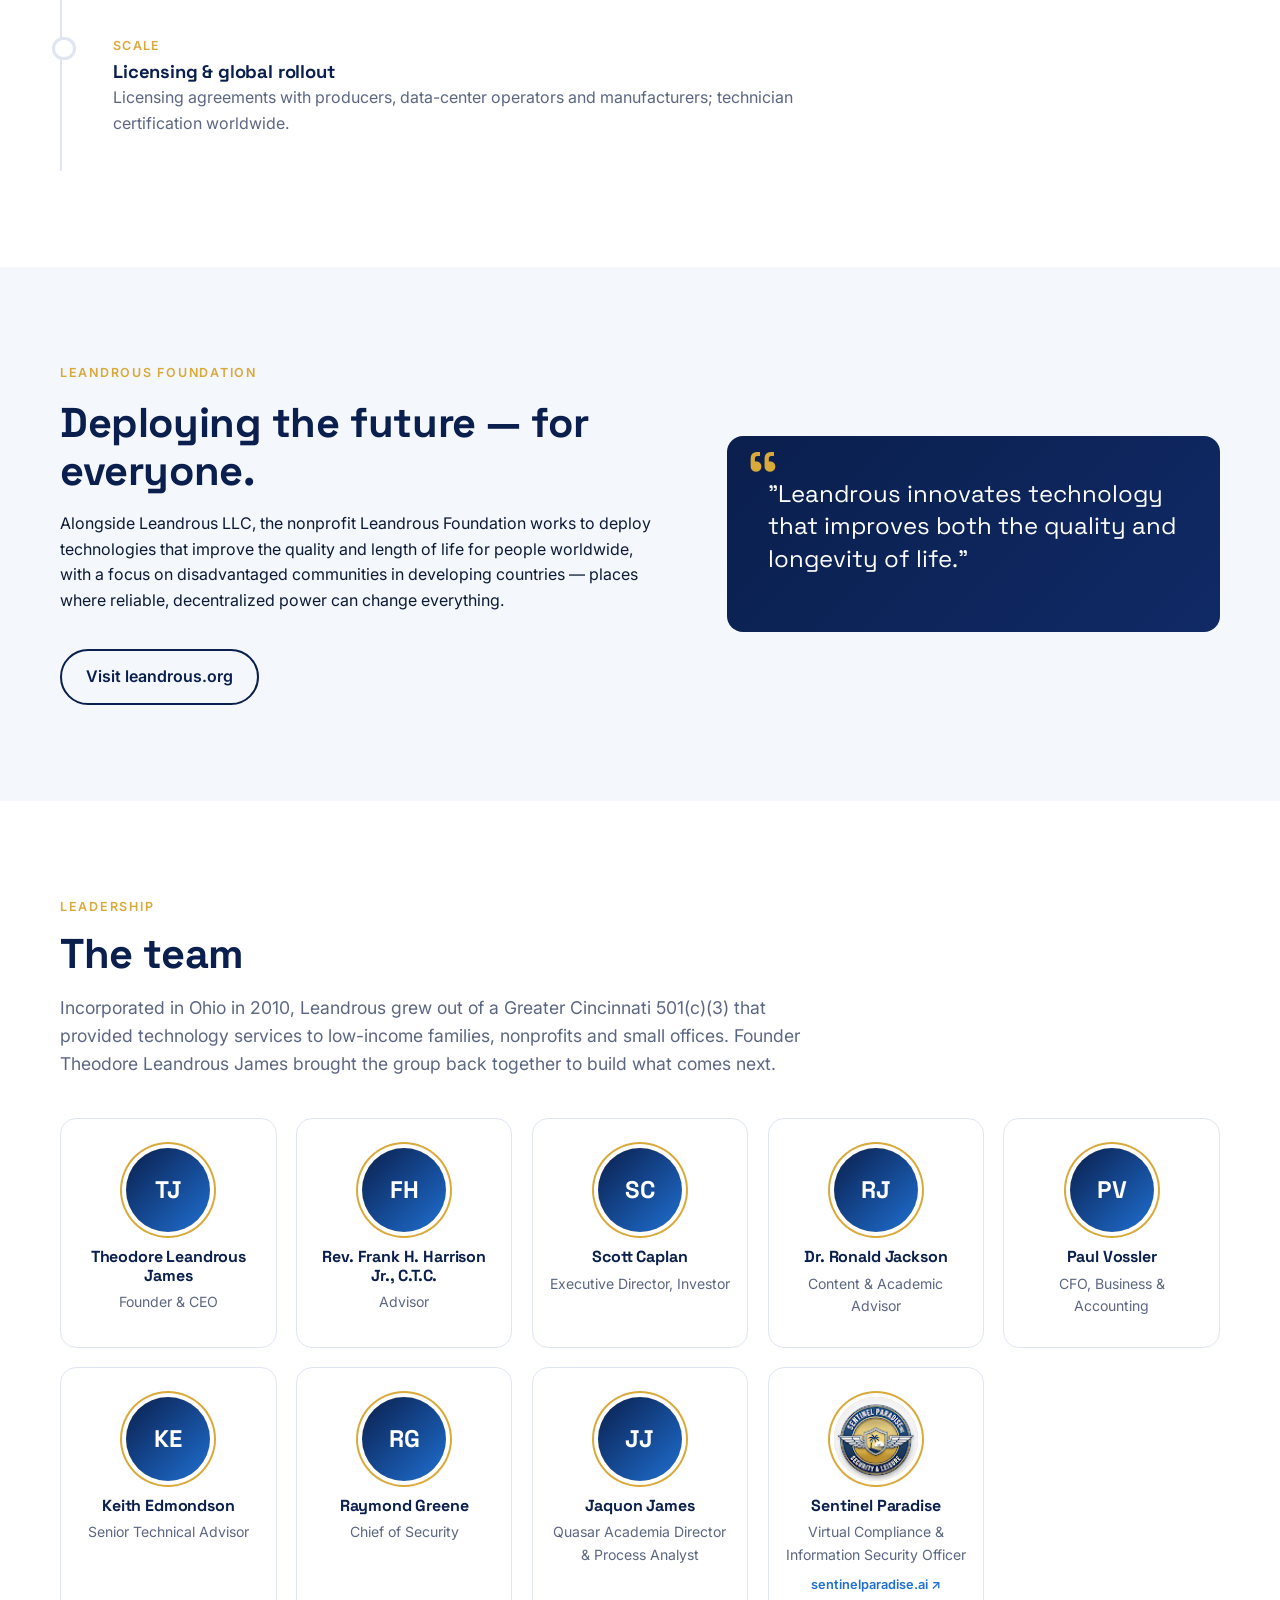
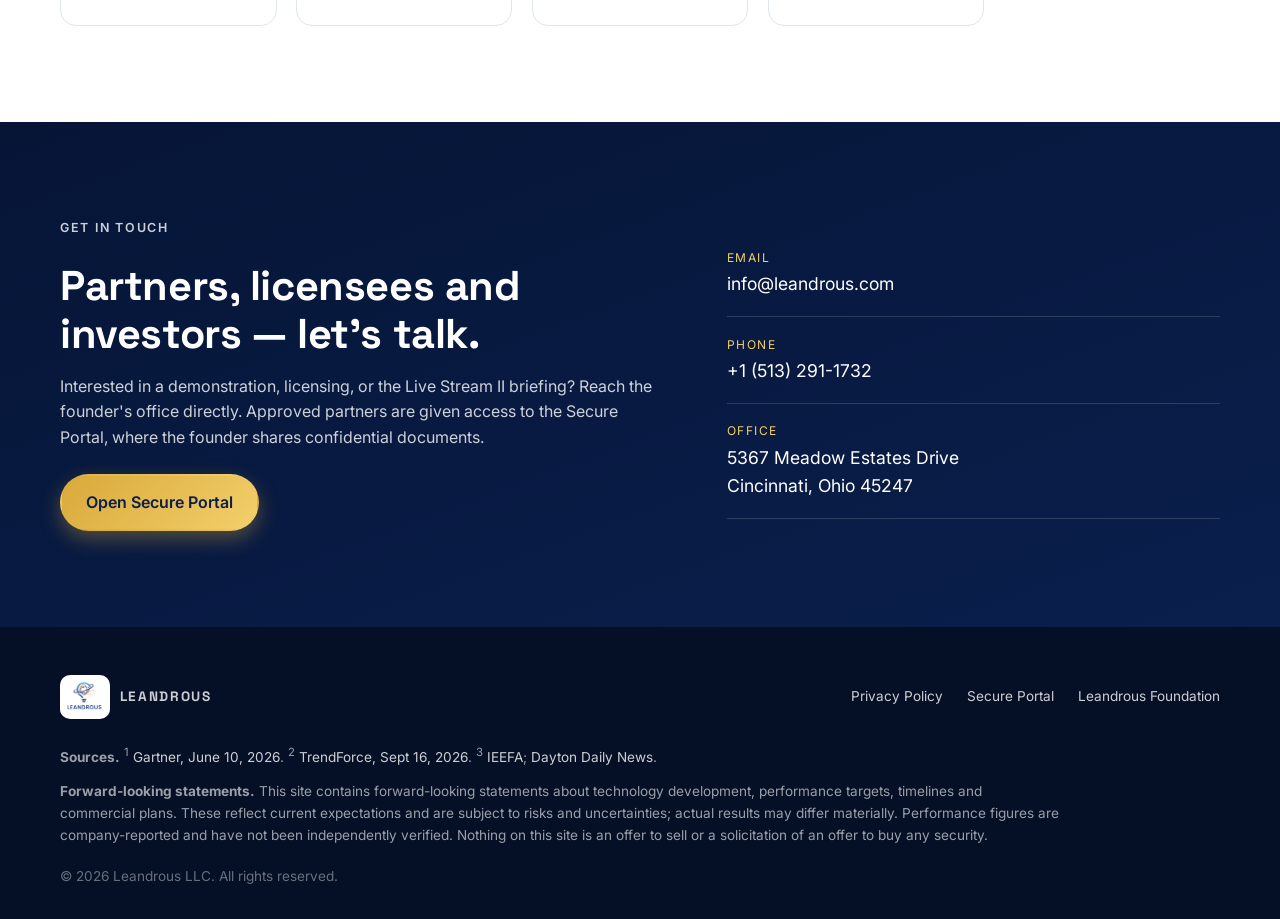
==== commit eedcb707: "Add files via upload" ====
--- a/index.html
+++ b/index.html
@@ -12,7 +12,7 @@
   <link rel="preconnect" href="https://fonts.googleapis.com">
   <link rel="preconnect" href="https://fonts.gstatic.com" crossorigin>
   <link href="https://fonts.googleapis.com/css2?family=Inter:wght@400;500;600;700&family=Space+Grotesk:wght@500;600;700&display=swap" rel="stylesheet">
-  <link rel="stylesheet" href="styles.css?v=4">
+  <link rel="stylesheet" href="styles.css?v=5">
 </head>
 <body>
 
@@ -220,11 +220,13 @@
       back together to build what comes next.</p>
     <div class="team-grid">
       <article class="member"><div class="avatar">TJ</div><h3>Theodore Leandrous James</h3><p>Founder &amp; CEO</p></article>
-      <article class="member"><div class="avatar">FH</div><h3>Rev. Frank H. Harrison Jr., C.T.C.</h3><p>Project Manager</p></article>
+      <article class="member"><div class="avatar">FH</div><h3>Rev. Frank H. Harrison Jr., C.T.C.</h3><p>Advisor</p></article>
       <article class="member"><div class="avatar">SC</div><h3>Scott Caplan</h3><p>Executive Director, Investor</p></article>
       <article class="member"><div class="avatar">RJ</div><h3>Dr. Ronald Jackson</h3><p>Content &amp; Academic Advisor</p></article>
       <article class="member"><div class="avatar">PV</div><h3>Paul Vossler</h3><p>CFO, Business &amp; Accounting</p></article>
       <article class="member"><div class="avatar">KE</div><h3>Keith Edmondson</h3><p>Senior Technical Advisor</p></article>
+      <article class="member"><div class="avatar">RG</div><h3>Raymond Greene</h3><p>Chief of Security</p></article>
+      <article class="member"><div class="avatar">JJ</div><h3>Jaquon James</h3><p>Quasar Academia Director &amp; Process Analyst</p></article>
       <article class="member partner"><a href="https://www.sentinelparadise.ai" target="_blank" rel="noopener"><img class="avatar-logo" src="assets/sentinel-paradise-logo.png" alt="Sentinel Paradise logo" width="84" height="84"><h3>Sentinel Paradise</h3><p>Virtual Compliance &amp; Information Security Officer</p><span class="ext">sentinelparadise.ai ↗</span></a></article>
     </div>
   </div>
@@ -271,6 +273,6 @@
   </div>
 </footer>
 
-<script src="main.js?v=4"></script>
+<script src="main.js?v=5"></script>
 </body>
 </html>
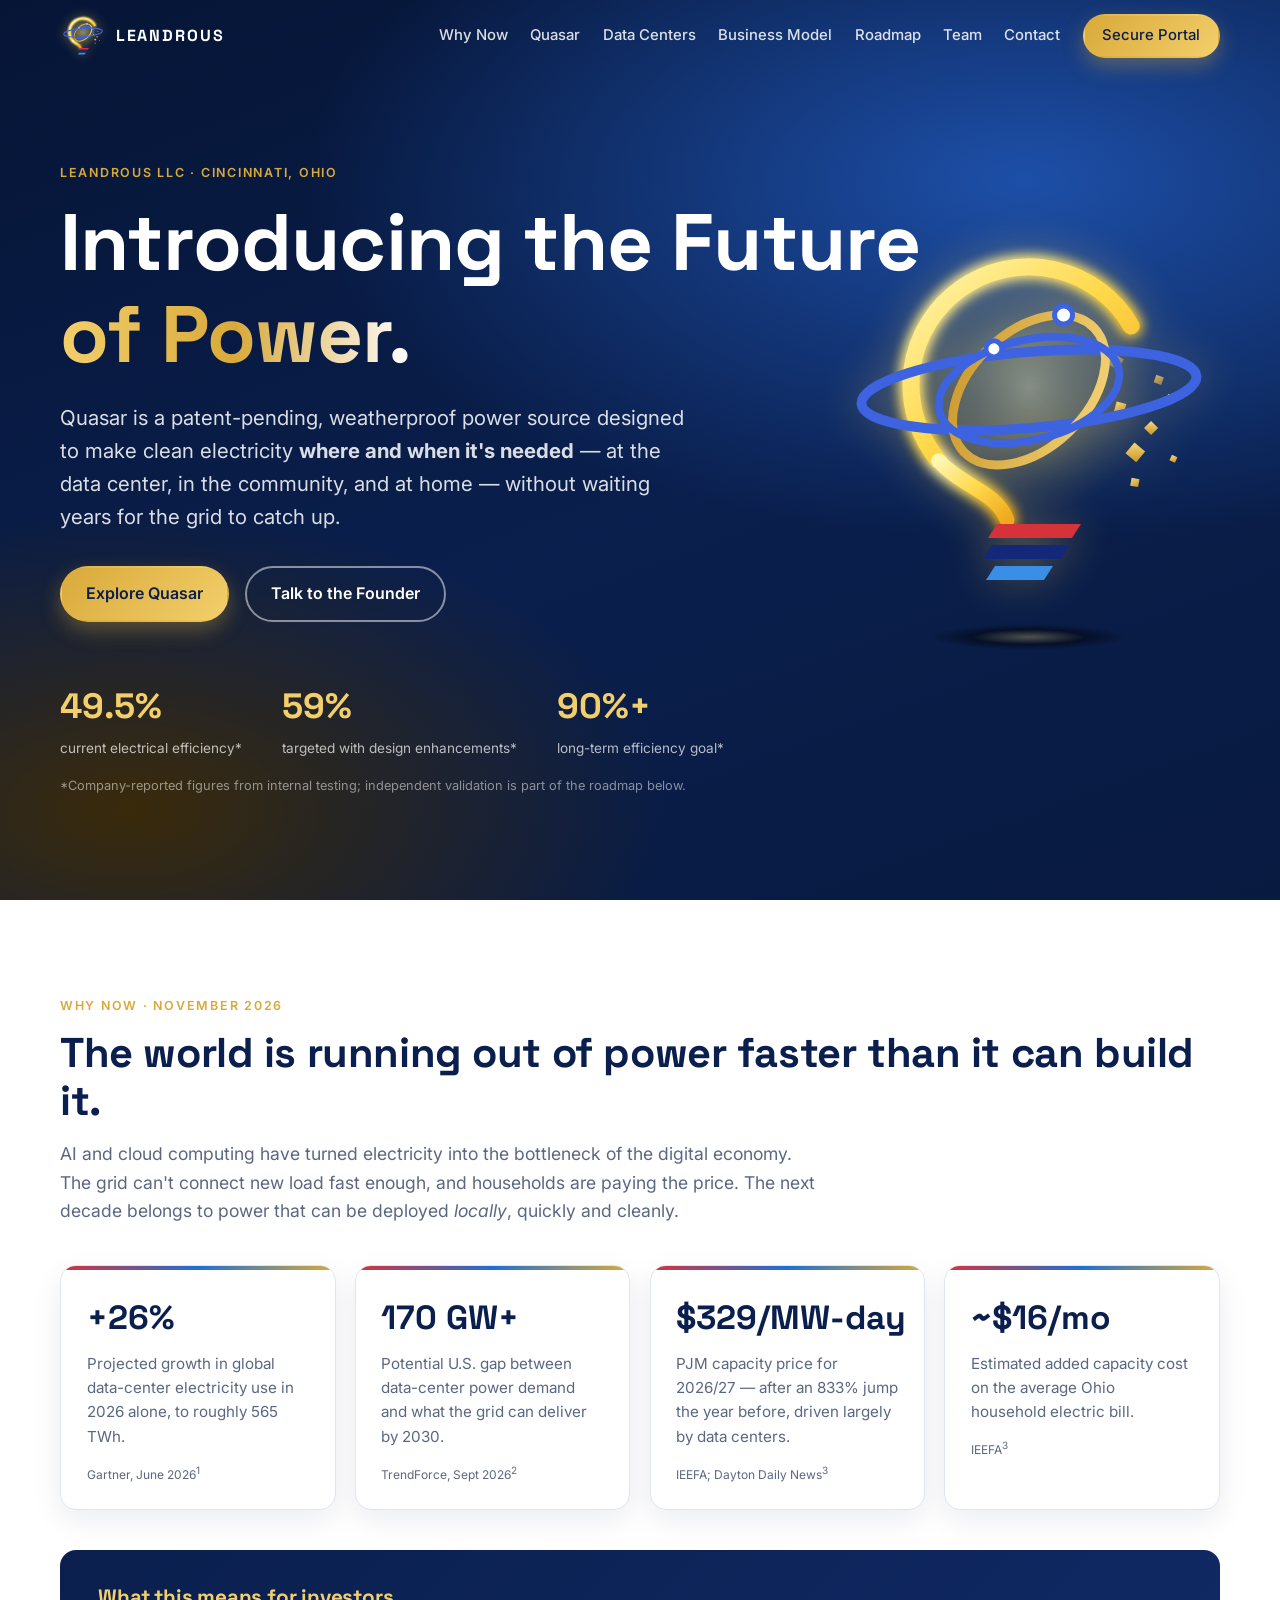
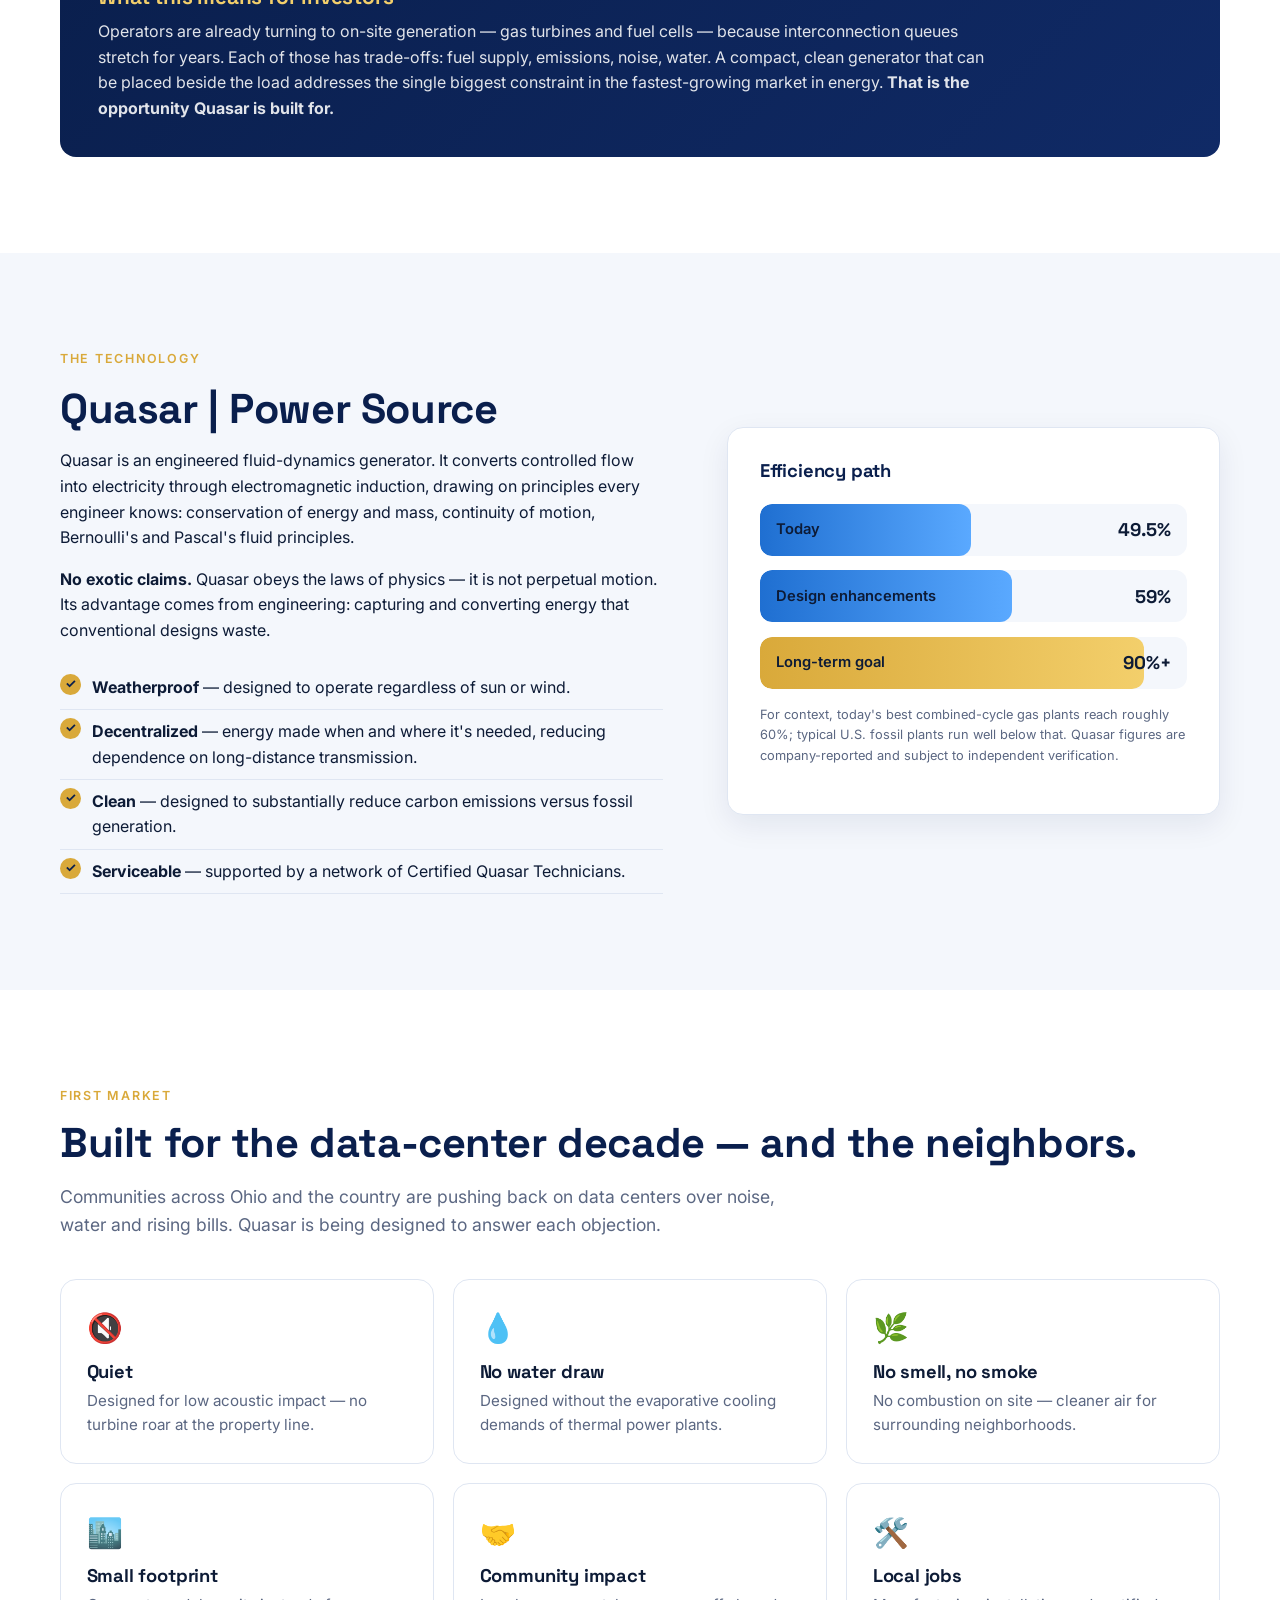
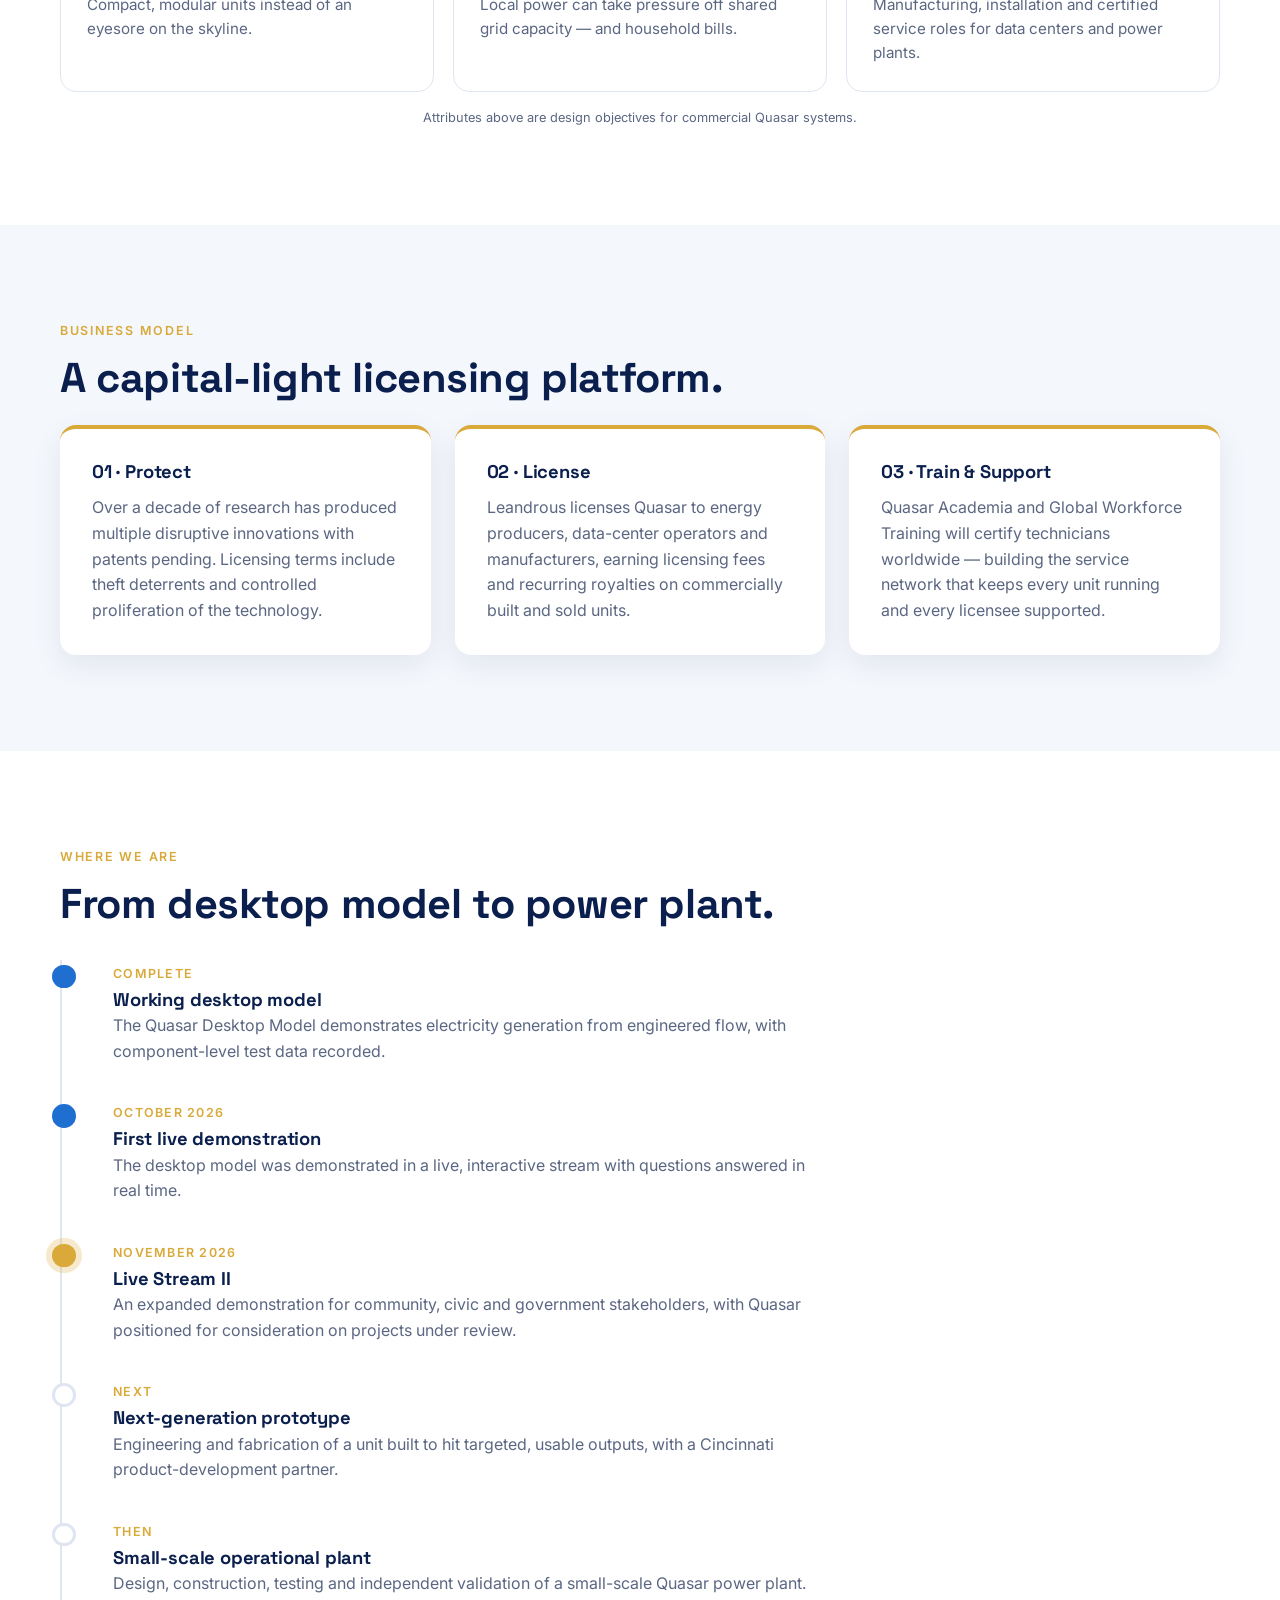
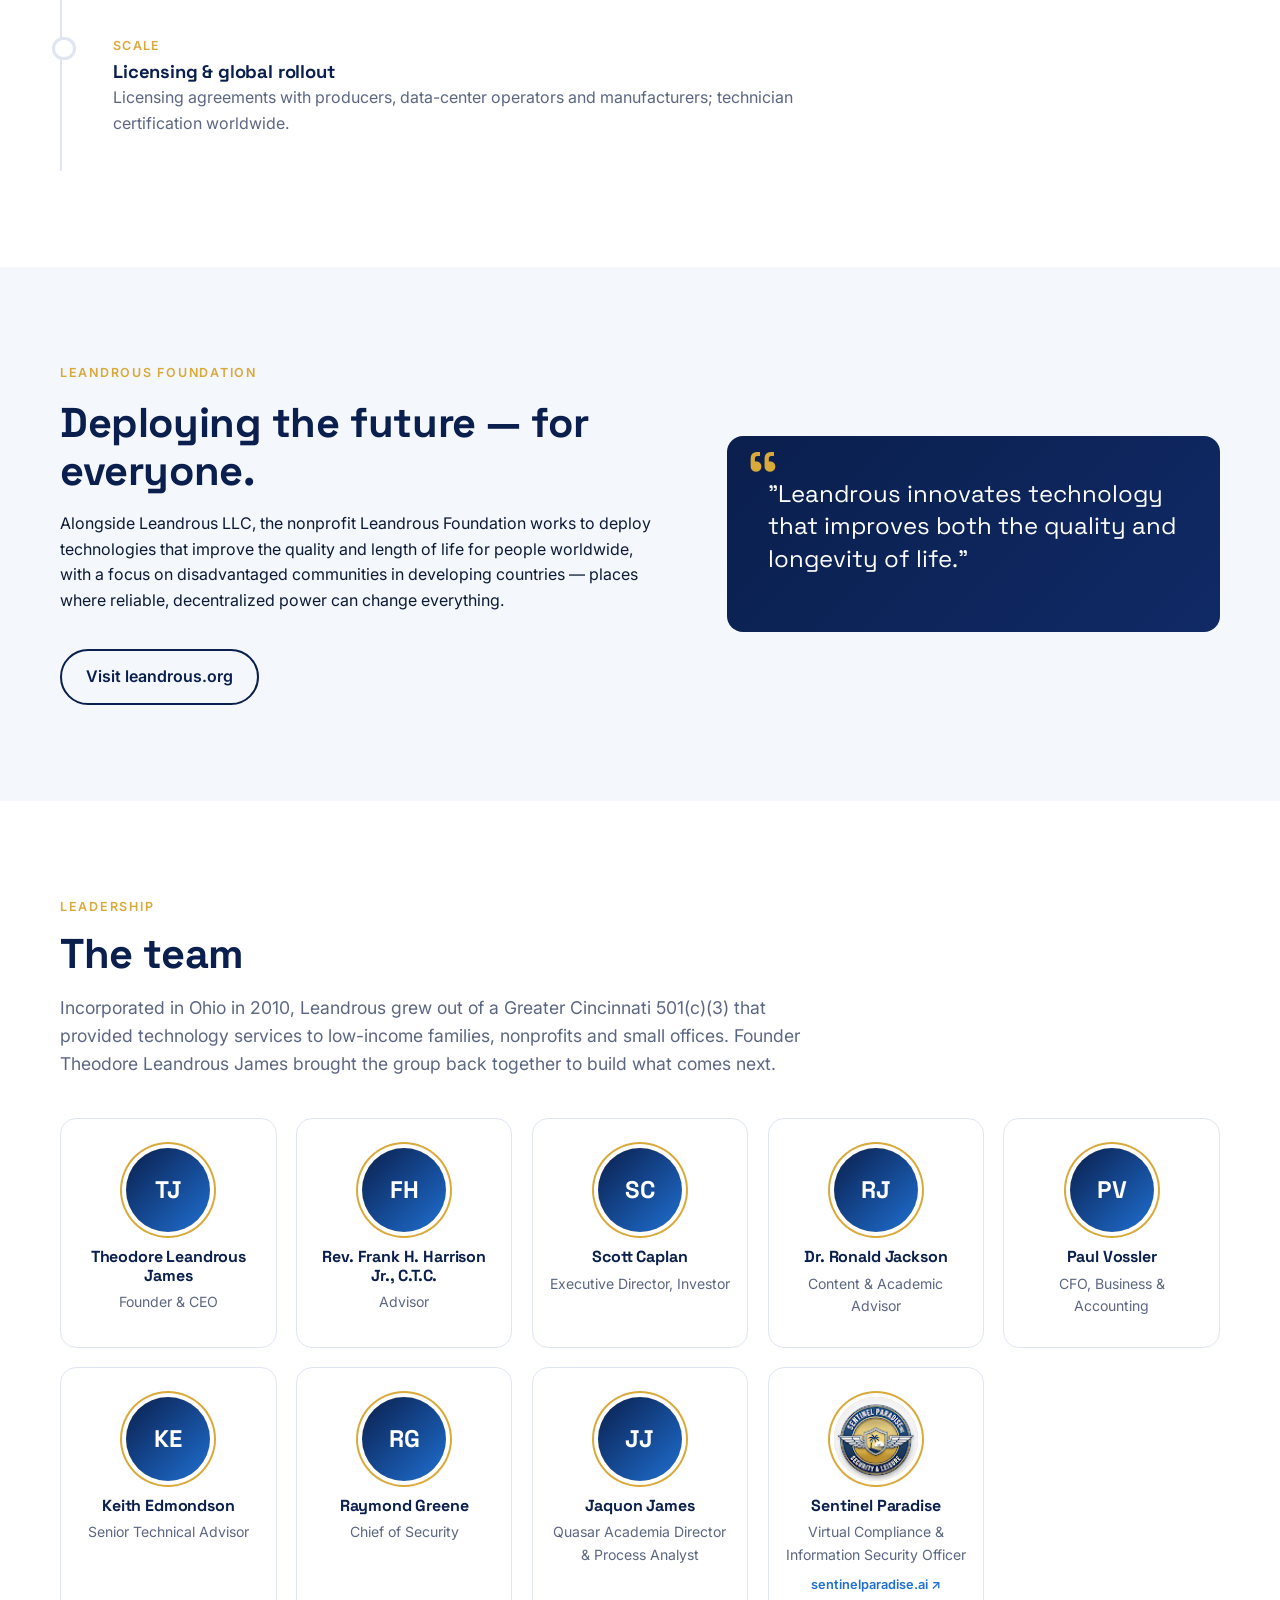
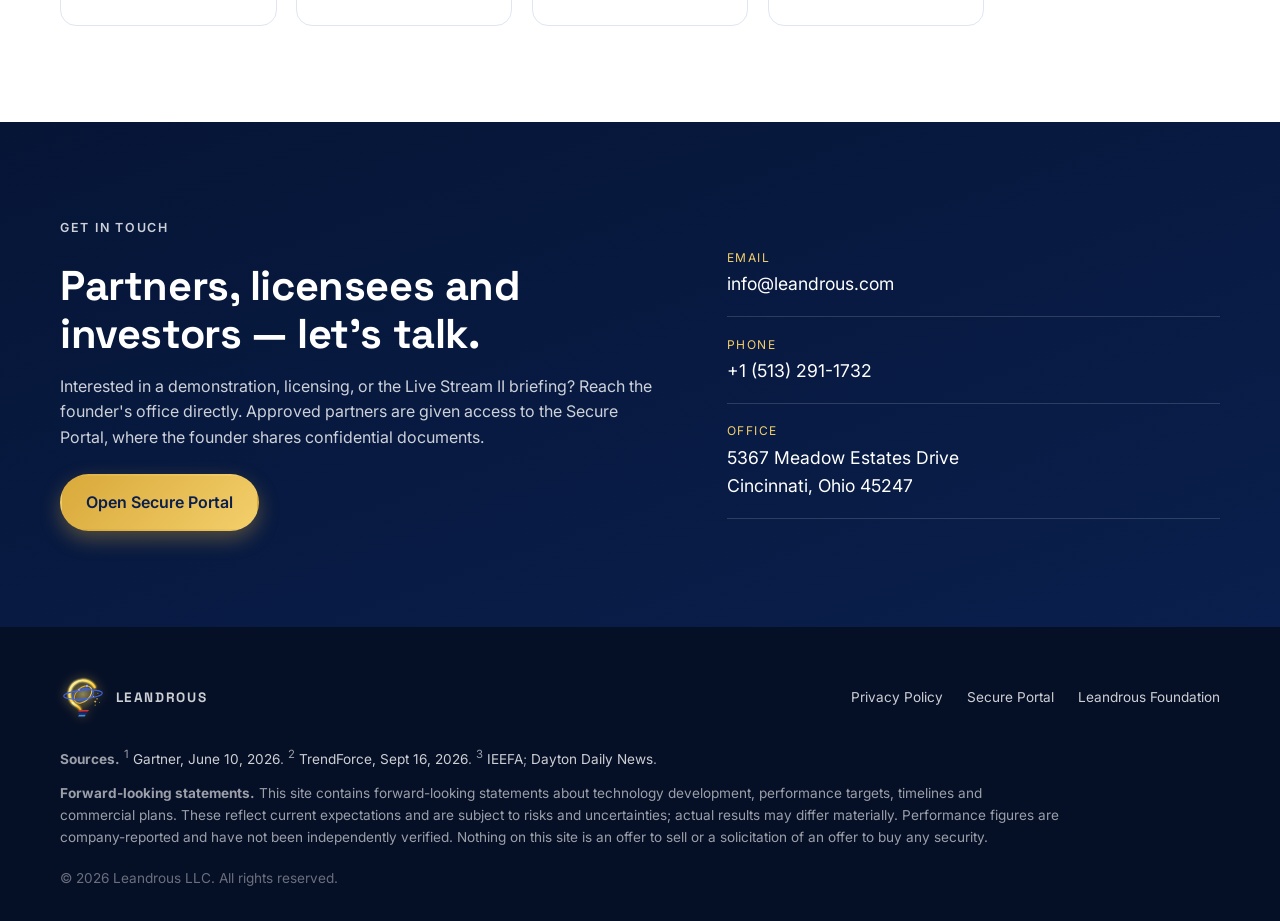
==== commit 01318d04: "Add files via upload" ====
--- a/index.html
+++ b/index.html
@@ -12,13 +12,73 @@
   <link rel="preconnect" href="https://fonts.googleapis.com">
   <link rel="preconnect" href="https://fonts.gstatic.com" crossorigin>
   <link href="https://fonts.googleapis.com/css2?family=Inter:wght@400;500;600;700&family=Space+Grotesk:wght@500;600;700&display=swap" rel="stylesheet">
-  <link rel="stylesheet" href="styles.css?v=5">
+  <link rel="stylesheet" href="styles.css?v=7">
 </head>
 <body>
+<svg width="0" height="0" style="position:absolute" aria-hidden="true">
+  <defs>
+    <linearGradient id="ldrBulb" x1="0" y1="0" x2="1" y2="1">
+      <stop offset="0" stop-color="#fff6b0"/><stop offset=".5" stop-color="#ffd84a"/><stop offset="1" stop-color="#f0a91c"/>
+    </linearGradient>
+    <linearGradient id="ldrGold" x1="0" y1="0" x2="1" y2="1">
+      <stop offset="0" stop-color="#f6d77a"/><stop offset="1" stop-color="#c9952a"/>
+    </linearGradient>
+    <radialGradient id="ldrLight" cx=".5" cy=".5" r=".5"><stop offset="0" stop-color="#fff3a6" stop-opacity=".55"/><stop offset=".6" stop-color="#ffd84a" stop-opacity=".18"/><stop offset="1" stop-color="#ffd84a" stop-opacity="0"/></radialGradient>
+    <filter id="ldrGlow" x="-40%" y="-40%" width="180%" height="180%"><feGaussianBlur stdDeviation="7" result="b"/><feMerge><feMergeNode in="b"/><feMergeNode in="b"/><feMergeNode in="SourceGraphic"/></feMerge></filter>
+    <symbol id="ldr-mark" viewBox="0 0 400 400">
+      <!-- inner light -->
+      <circle cx="200" cy="168" r="128" fill="url(#ldrLight)"><animate attributeName="opacity" values=".7;1;.7" dur="3s" repeatCount="indefinite"/></circle>
+      <!-- glowing bulb outline -->
+      <g filter="url(#ldrGlow)">
+        <path d="M109.6 240.8 A118 118 0 1 1 302.2 106" fill="none" stroke="url(#ldrBulb)" stroke-width="17" stroke-linecap="round"/>
+        <path d="M109.6 240.8 C132 266 168 272 178 300" fill="none" stroke="url(#ldrBulb)" stroke-width="15" stroke-linecap="round"/>
+      </g>
+      <!-- base stripes -->
+      <path d="M168 304 H252 L243 318 H159 Z" fill="#d6323a"/>
+      <path d="M163 325 H241 L232 339 H154 Z" fill="#14287a"/>
+      <path d="M166 346 H224 L215 360 H157 Z" fill="#3a8ee6"/>
+      <!-- gold particles drifting out -->
+      <g fill="url(#ldrGold)">
+        <g><rect x="-6" y="-6" width="12" height="12" transform="rotate(30)"/><animateTransform attributeName="transform" type="translate" values="262 150;292 140" dur="3.4s" begin="0s" repeatCount="indefinite"/><animate attributeName="opacity" values="0;1;1;0" dur="3.4s" begin="0s" repeatCount="indefinite"/></g>
+        <g><rect x="-5" y="-5" width="10" height="10" transform="rotate(15)"/><animateTransform attributeName="transform" type="translate" values="270 190;306 186" dur="3s" begin="-0.8s" repeatCount="indefinite"/><animate attributeName="opacity" values="0;1;1;0" dur="3s" begin="-0.8s" repeatCount="indefinite"/></g>
+        <g><rect x="-7" y="-7" width="14" height="14" transform="rotate(40)"/><animateTransform attributeName="transform" type="translate" values="282 225;318 236" dur="3.8s" begin="-1.6s" repeatCount="indefinite"/><animate attributeName="opacity" values="0;1;1;0" dur="3.8s" begin="-1.6s" repeatCount="indefinite"/></g>
+        <g><rect x="-4" y="-4" width="8" height="8" transform="rotate(20)"/><animateTransform attributeName="transform" type="translate" values="300 165;340 158" dur="2.8s" begin="-2.1s" repeatCount="indefinite"/><animate attributeName="opacity" values="0;1;1;0" dur="2.8s" begin="-2.1s" repeatCount="indefinite"/></g>
+        <g><rect x="-5" y="-5" width="10" height="10" transform="rotate(45)"/><animateTransform attributeName="transform" type="translate" values="305 205;345 212" dur="3.2s" begin="-0.4s" repeatCount="indefinite"/><animate attributeName="opacity" values="0;1;1;0" dur="3.2s" begin="-0.4s" repeatCount="indefinite"/></g>
+        <g><rect x="-4" y="-4" width="8" height="8" transform="rotate(10)"/><animateTransform attributeName="transform" type="translate" values="290 255;322 270" dur="3.6s" begin="-2.6s" repeatCount="indefinite"/><animate attributeName="opacity" values="0;1;1;0" dur="3.6s" begin="-2.6s" repeatCount="indefinite"/></g>
+        <g><rect x="-3" y="-3" width="6" height="6" transform="rotate(35)"/><animateTransform attributeName="transform" type="translate" values="318 180;360 176" dur="2.6s" begin="-1.2s" repeatCount="indefinite"/><animate attributeName="opacity" values="0;1;1;0" dur="2.6s" begin="-1.2s" repeatCount="indefinite"/></g>
+        <g><rect x="-3" y="-3" width="6" height="6" transform="rotate(25)"/><animateTransform attributeName="transform" type="translate" values="322 232;362 244" dur="3s" begin="-1.9s" repeatCount="indefinite"/><animate attributeName="opacity" values="0;1;1;0" dur="3s" begin="-1.9s" repeatCount="indefinite"/></g>
+      </g>
+      <!-- orbiting rings (atom) -->
+      <g transform="translate(200 170)">
+        <!-- long navy ring: gentle sway -->
+        <g>
+          <animateTransform attributeName="transform" type="rotate" values="-14;-4;-14" dur="6s" repeatCount="indefinite"/>
+          <path id="ldrRingA" d="M-168 0 A168 38 0 1 1 168 0 A168 38 0 1 1 -168 0" fill="none" stroke="#3d63e0" stroke-width="10"/>
+        </g>
+        <!-- gold ring: full spin -->
+        <g>
+          <animateTransform attributeName="transform" type="rotate" from="0" to="360" dur="9s" repeatCount="indefinite"/>
+          <g transform="rotate(25)">
+            <path id="ldrRingB" d="M-90 0 A90 58 0 1 1 90 0 A90 58 0 1 1 -90 0" fill="none" stroke="url(#ldrGold)" stroke-width="9"/>
+            <circle r="9" fill="#fff" stroke="#3d63e0" stroke-width="5"><animateMotion dur="3s" repeatCount="indefinite"><mpath href="#ldrRingB"/></animateMotion></circle>
+          </g>
+        </g>
+        <!-- inner navy ring: reverse spin -->
+        <g>
+          <animateTransform attributeName="transform" type="rotate" from="360" to="0" dur="12s" repeatCount="indefinite"/>
+          <g transform="rotate(70)">
+            <path id="ldrRingC" d="M-92 0 A92 50 0 1 1 92 0 A92 50 0 1 1 -92 0" fill="none" stroke="#3d63e0" stroke-width="8"/>
+            <circle r="8" fill="#fff" stroke="#3d63e0" stroke-width="5"><animateMotion dur="4s" begin="-2s" repeatCount="indefinite"><mpath href="#ldrRingC"/></animateMotion></circle>
+          </g>
+        </g>
+      </g>
+    </symbol>
+  </defs>
+</svg>
 
 <header class="nav" id="top">
   <div class="wrap nav-inner">
-    <a href="./" class="brand"><img src="assets/logo.png" alt="Leandrous logo"><span>LEANDROUS</span></a>
+    <a href="./" class="brand"><svg class="brand-mark" viewBox="0 0 400 400" role="img" aria-label="Leandrous logo"><use href="#ldr-mark"/></svg><span>LEANDROUS</span></a>
     <button class="nav-toggle" aria-label="Open menu" aria-expanded="false">☰</button>
     <nav class="nav-links">
       <a href="#why-now">Why Now</a>
@@ -37,12 +97,10 @@
 
 <!-- HERO -->
 <section class="hero">
-  <svg class="orbits" viewBox="0 0 600 600" aria-hidden="true">
-    <ellipse cx="300" cy="300" rx="270" ry="90" class="o o1"/>
-    <ellipse cx="300" cy="300" rx="200" ry="70" class="o o2"/>
-    <ellipse cx="300" cy="300" rx="140" ry="140" class="o o3"/>
-    <circle cx="300" cy="300" r="10" class="core"/>
-  </svg>
+  <div class="hero-logo" aria-hidden="true">
+    <div class="float"><svg class="mark-hero" viewBox="0 0 400 400"><use href="#ldr-mark"/></svg></div>
+    <div class="ground"></div>
+  </div>
   <div class="wrap hero-inner">
     <p class="eyebrow">Leandrous LLC · Cincinnati, Ohio</p>
     <h1>Introducing the Future<br><span class="grad">of Power.</span></h1>
@@ -255,7 +313,7 @@
 <footer class="footer">
   <div class="wrap">
     <div class="foot-top">
-      <a href="./" class="brand"><img src="assets/logo.png" alt=""><span>LEANDROUS</span></a>
+      <a href="./" class="brand"><svg class="brand-mark" viewBox="0 0 400 400" aria-hidden="true"><use href="#ldr-mark"/></svg><span>LEANDROUS</span></a>
       <nav><a href="privacy.html">Privacy Policy</a><a href="https://drive.google.com/drive/folders/1kSY1QkWf8BG6LWAMUvCittHLbAUo-zGK" target="_blank" rel="noopener">Secure Portal</a><a href="https://leandrous.org" rel="noopener">Leandrous Foundation</a></nav>
     </div>
     <div class="sources">
@@ -273,6 +331,6 @@
   </div>
 </footer>
 
-<script src="main.js?v=5"></script>
+<script src="main.js?v=7"></script>
 </body>
 </html>
--- a/styles.css
+++ b/styles.css
@@ -189,3 +189,15 @@
 .avatar.sp{background:linear-gradient(135deg,#0b0b12,#2b2f45)}
 .member .ext{display:inline-block;margin-top:.5rem;font-size:.8rem;color:var(--blue);font-weight:600}
 .avatar-logo{width:84px;height:84px;margin:0 auto 1rem;border-radius:50%;object-fit:cover;box-shadow:0 0 0 4px #fff,0 0 0 6px var(--gold)}
+
+/* levitating, animated logo */
+.hero-logo{position:absolute;right:max(4%,calc((100vw - 1160px)/2 - 20px));top:50%;width:400px;height:460px;transform:translateY(-50%);z-index:1;pointer-events:none}
+.hero-logo .float{animation:levitate 5s ease-in-out infinite}
+.mark-hero{width:400px;height:400px;display:block;overflow:visible;filter:drop-shadow(0 0 22px rgba(255,214,90,.35))}
+.hero-logo .ground{width:200px;height:26px;margin:4px auto 0;border-radius:50%;background:radial-gradient(ellipse,rgba(255,214,90,.28),rgba(0,0,0,.45) 40%,transparent 70%);animation:shadow 5s ease-in-out infinite}
+.brand-mark{height:46px;width:46px;overflow:visible;filter:drop-shadow(0 0 6px rgba(255,214,90,.45))}
+.brand img{display:none}
+@keyframes levitate{0%,100%{transform:translateY(12px)}50%{transform:translateY(-20px)}}
+@keyframes shadow{0%,100%{transform:scale(1);opacity:.85}50%{transform:scale(.72);opacity:.45}}
+@media (prefers-reduced-motion:reduce){.hero-logo .float,.hero-logo .ground{animation:none}}
+@media (max-width:1080px){.hero-logo{width:240px;height:280px;right:50%;top:84px;transform:translateX(50%)}.mark-hero{width:240px;height:240px}.hero-logo .ground{width:120px}.hero-inner{padding-top:340px}}
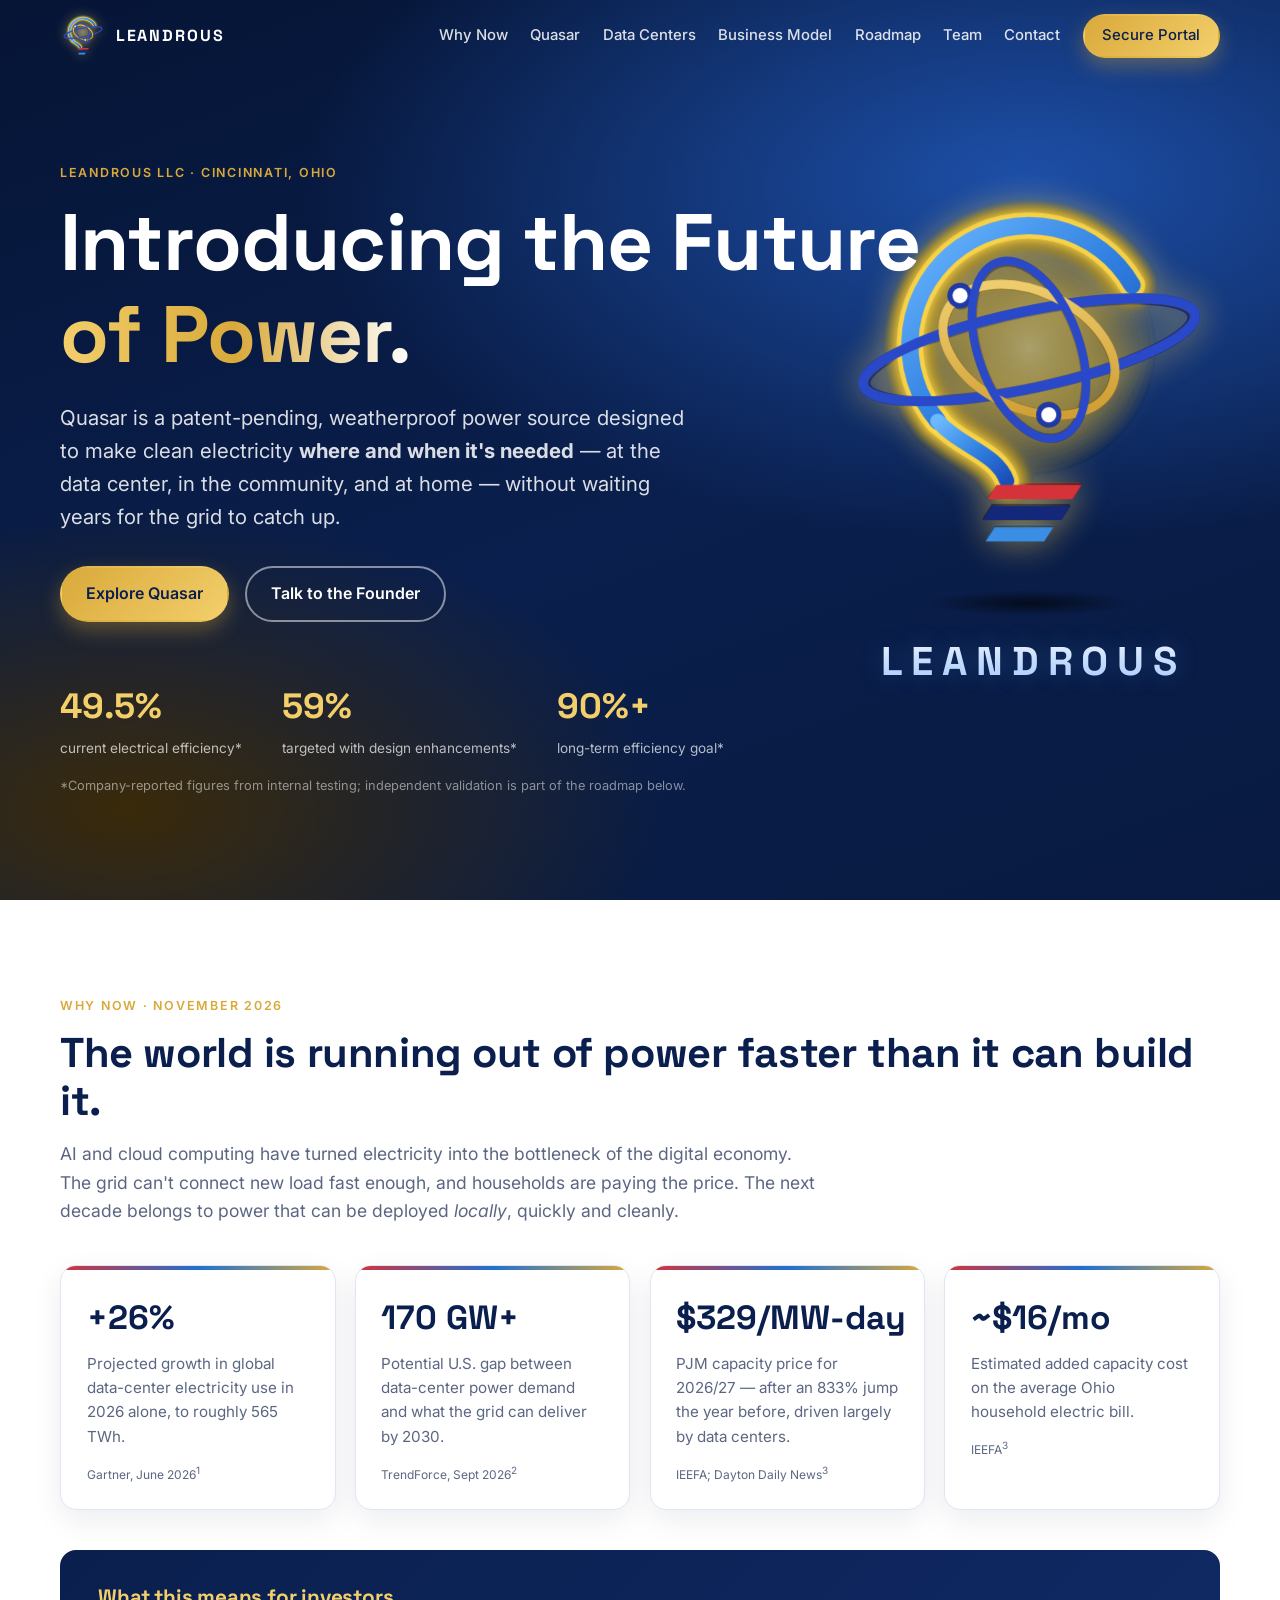
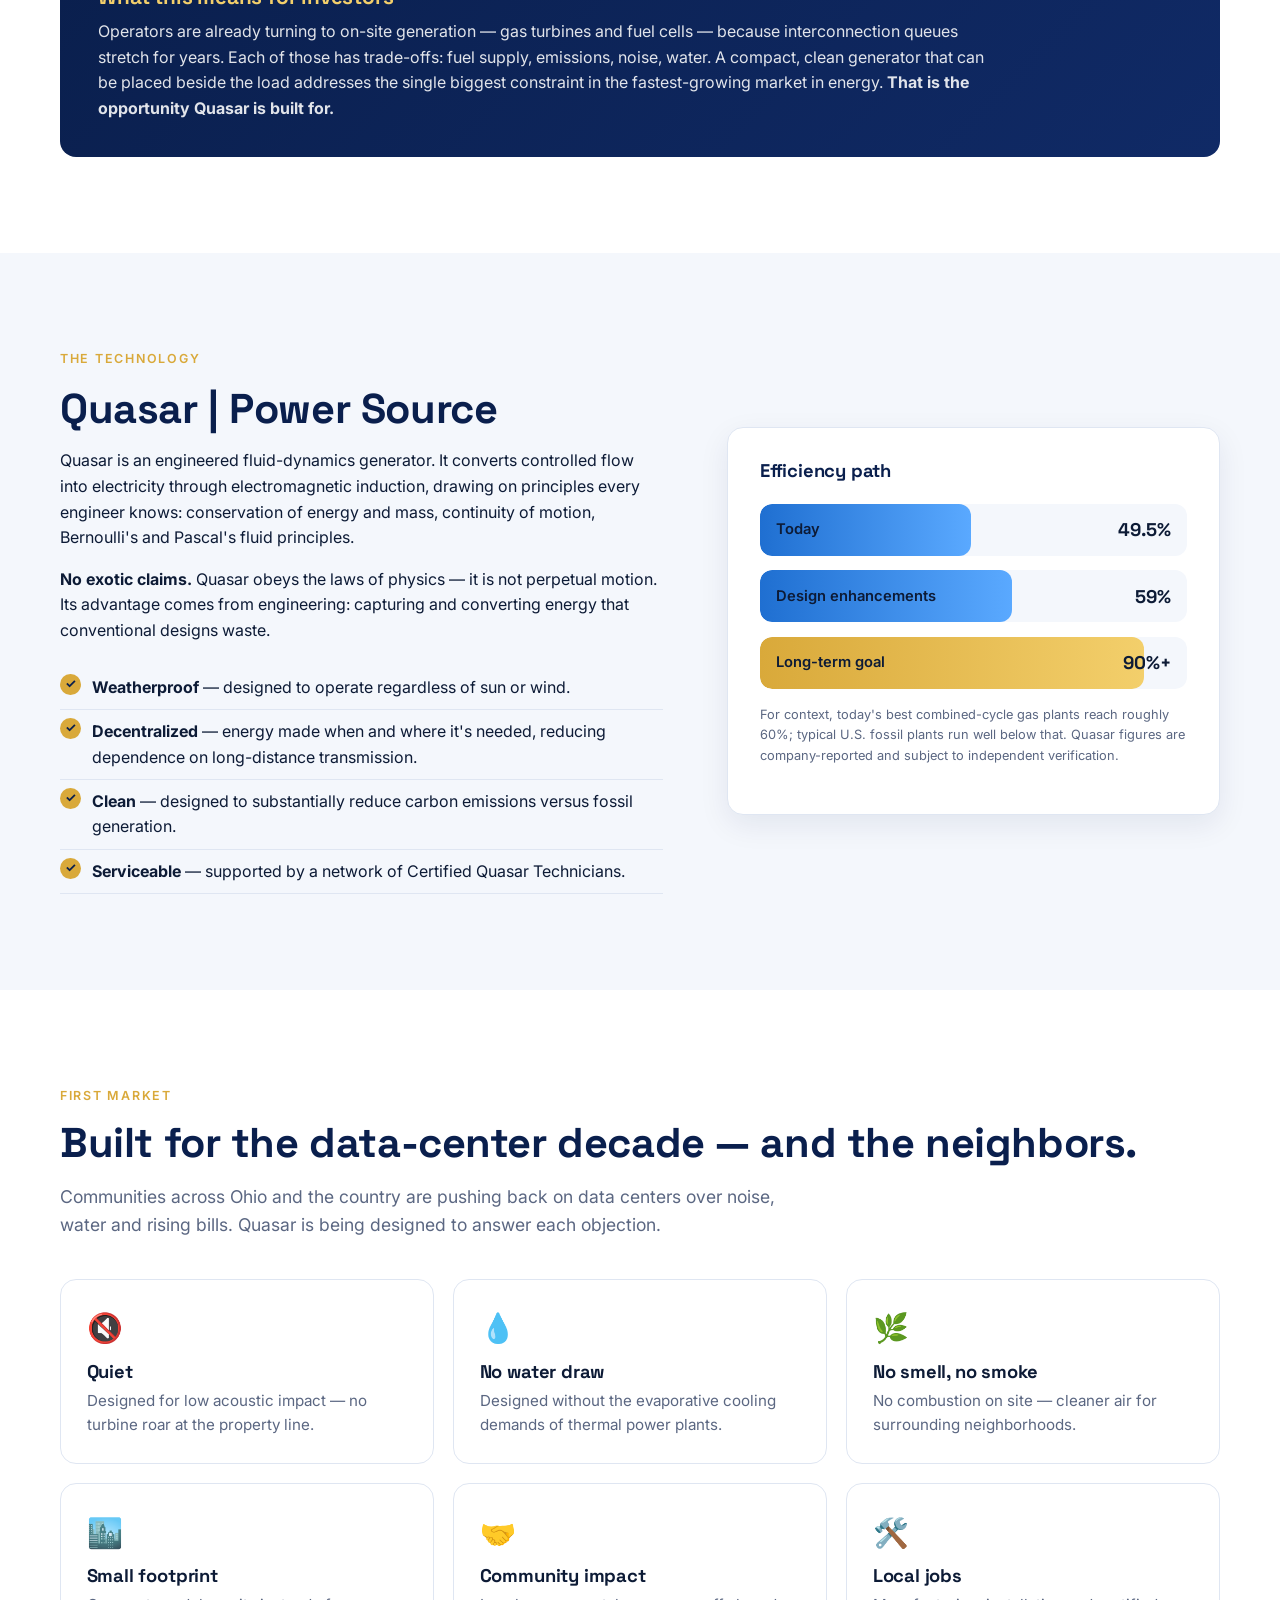
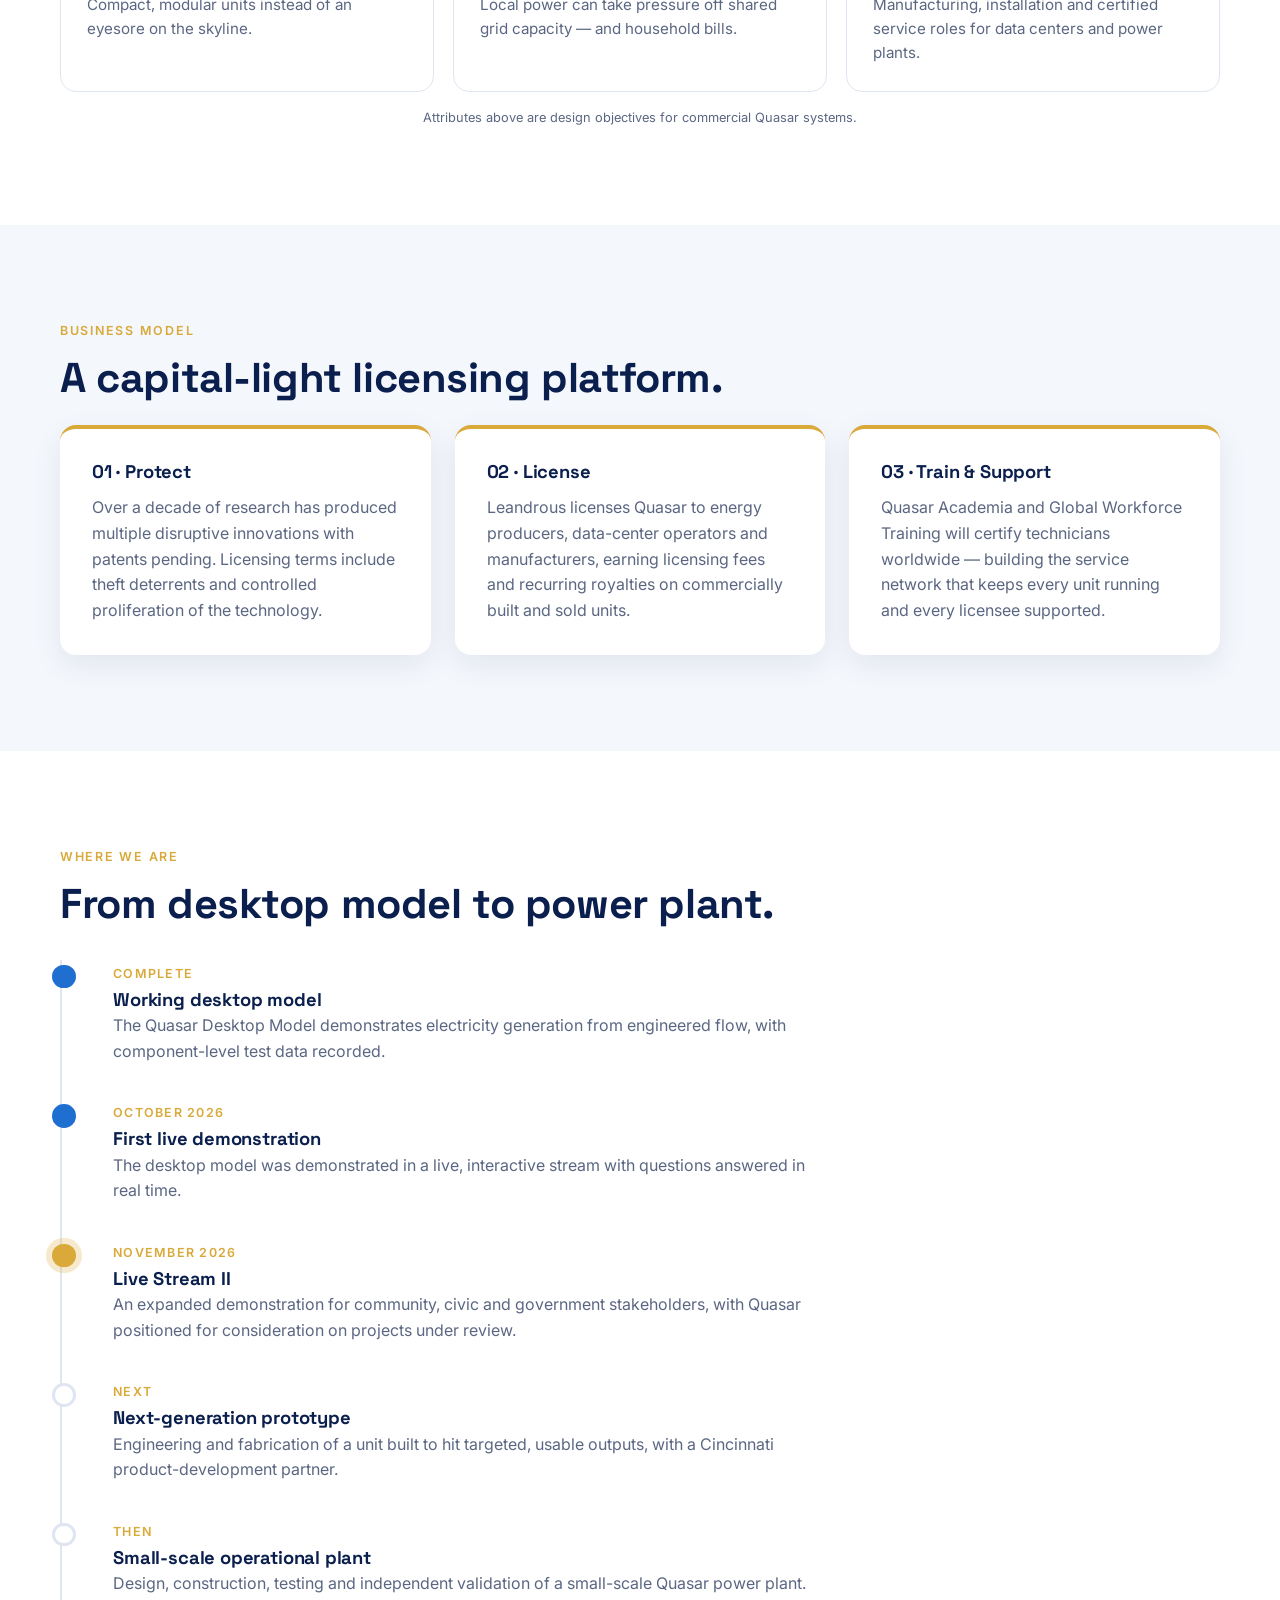
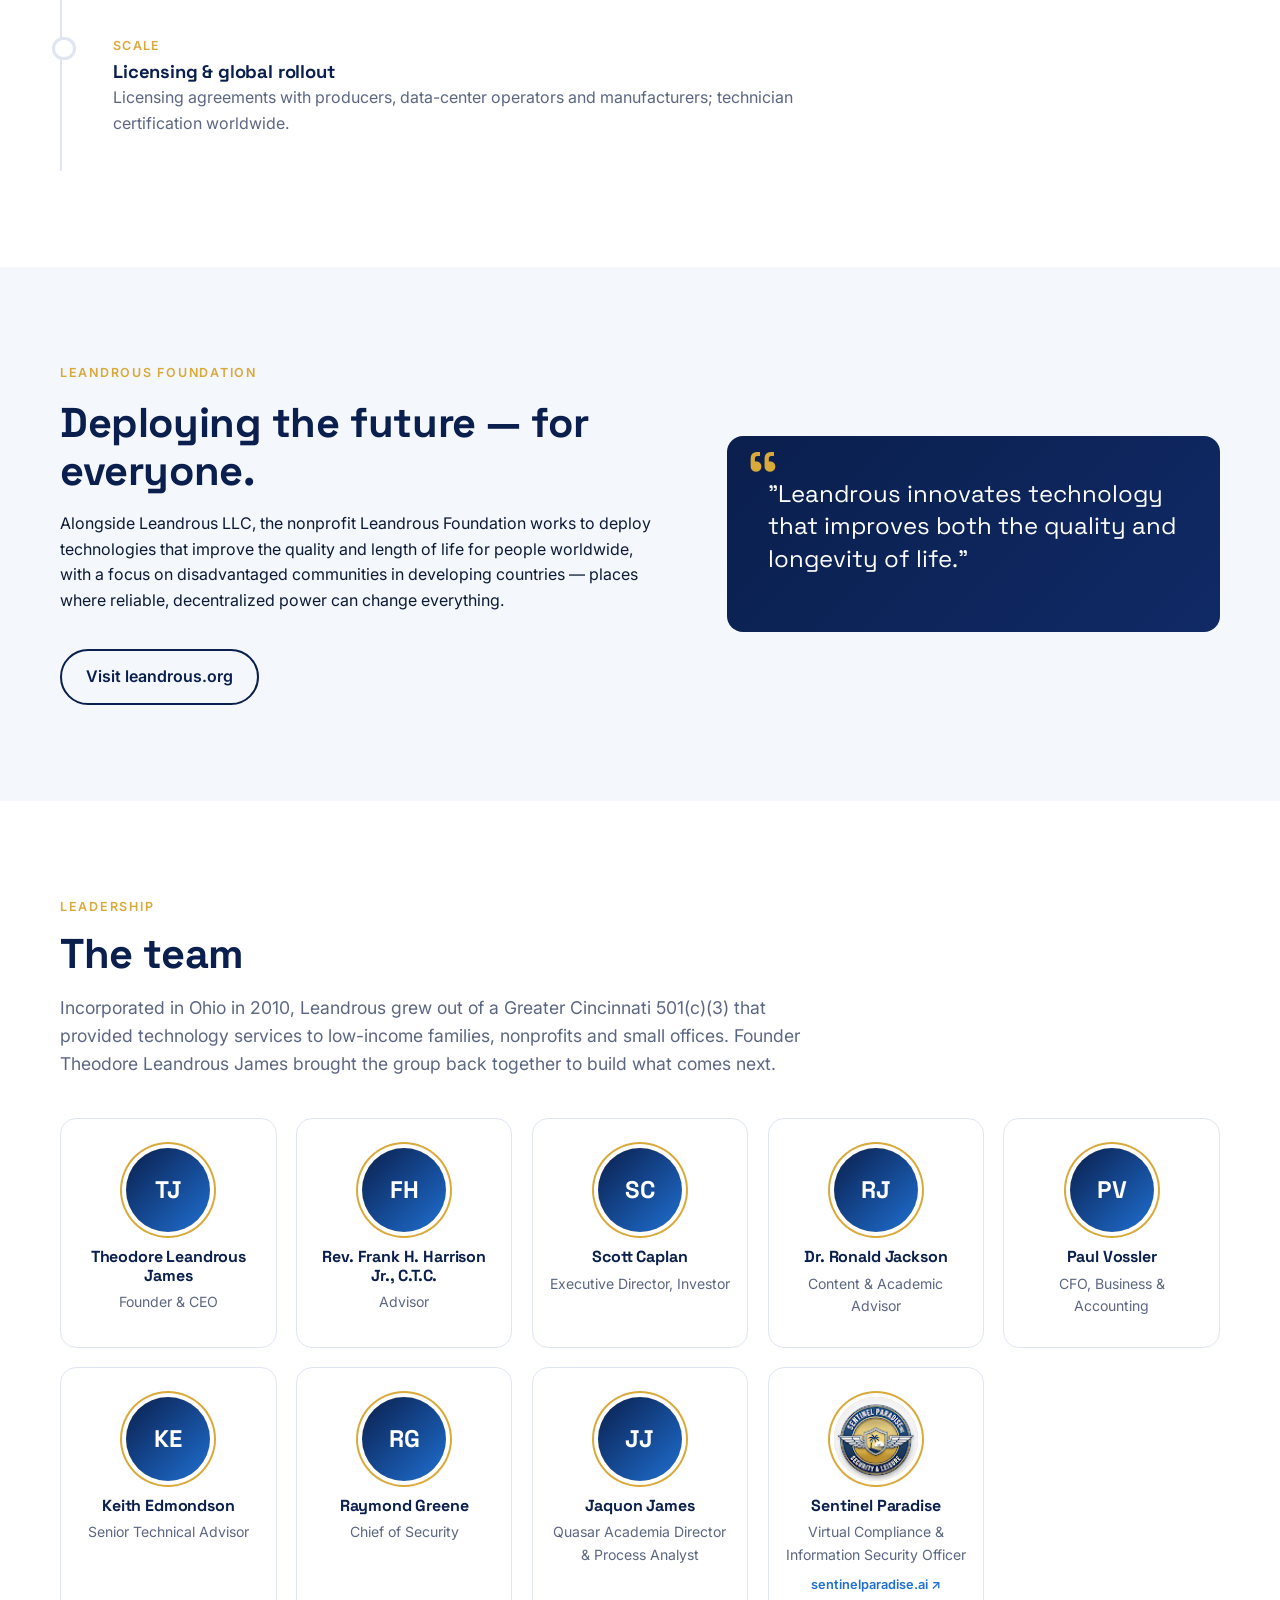
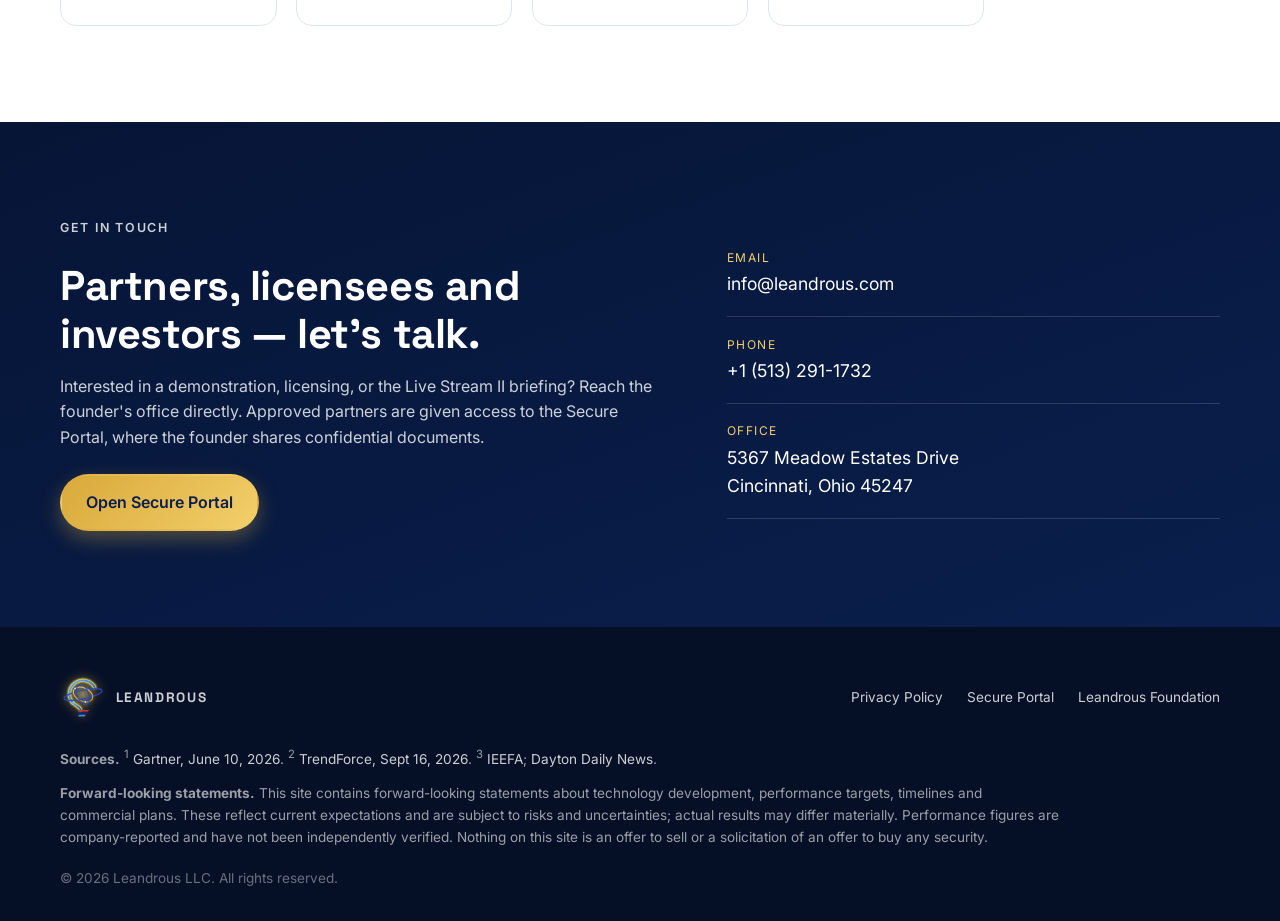
==== commit c8fc3796: "Add files via upload" ====
--- a/index.html
+++ b/index.html
@@ -12,13 +12,13 @@
   <link rel="preconnect" href="https://fonts.googleapis.com">
   <link rel="preconnect" href="https://fonts.gstatic.com" crossorigin>
   <link href="https://fonts.googleapis.com/css2?family=Inter:wght@400;500;600;700&family=Space+Grotesk:wght@500;600;700&display=swap" rel="stylesheet">
-  <link rel="stylesheet" href="styles.css?v=7">
+  <link rel="stylesheet" href="styles.css?v=10">
 </head>
 <body>
 <svg width="0" height="0" style="position:absolute" aria-hidden="true">
   <defs>
     <linearGradient id="ldrBulb" x1="0" y1="0" x2="1" y2="1">
-      <stop offset="0" stop-color="#fff6b0"/><stop offset=".5" stop-color="#ffd84a"/><stop offset="1" stop-color="#f0a91c"/>
+      <stop offset="0" stop-color="#6bb8ff"/><stop offset=".55" stop-color="#2f7fe0"/><stop offset="1" stop-color="#1a4fb8"/>
     </linearGradient>
     <linearGradient id="ldrGold" x1="0" y1="0" x2="1" y2="1">
       <stop offset="0" stop-color="#f6d77a"/><stop offset="1" stop-color="#c9952a"/>
@@ -30,45 +30,33 @@
       <circle cx="200" cy="168" r="128" fill="url(#ldrLight)"><animate attributeName="opacity" values=".7;1;.7" dur="3s" repeatCount="indefinite"/></circle>
       <!-- glowing bulb outline -->
       <g filter="url(#ldrGlow)">
-        <path d="M109.6 240.8 A118 118 0 1 1 302.2 106" fill="none" stroke="url(#ldrBulb)" stroke-width="17" stroke-linecap="round"/>
-        <path d="M109.6 240.8 C132 266 168 272 178 300" fill="none" stroke="url(#ldrBulb)" stroke-width="15" stroke-linecap="round"/>
+        <path d="M109.6 240.8 A118 118 0 1 1 302.2 106" fill="none" stroke="#ffd84a" stroke-width="26" opacity=".75" stroke-linecap="round"/>
+        <path d="M109.6 240.8 C132 266 168 272 178 300" fill="none" stroke="#ffd84a" stroke-width="24" opacity=".75" stroke-linecap="round"/>
       </g>
+      <path d="M109.6 240.8 A118 118 0 1 1 302.2 106" fill="none" stroke="url(#ldrBulb)" stroke-width="17" stroke-linecap="round"/>
+      <path d="M109.6 240.8 C132 266 168 272 178 300" fill="none" stroke="url(#ldrBulb)" stroke-width="15" stroke-linecap="round"/>
       <!-- base stripes -->
       <path d="M168 304 H252 L243 318 H159 Z" fill="#d6323a"/>
       <path d="M163 325 H241 L232 339 H154 Z" fill="#14287a"/>
       <path d="M166 346 H224 L215 360 H157 Z" fill="#3a8ee6"/>
-      <!-- gold particles drifting out -->
-      <g fill="url(#ldrGold)">
-        <g><rect x="-6" y="-6" width="12" height="12" transform="rotate(30)"/><animateTransform attributeName="transform" type="translate" values="262 150;292 140" dur="3.4s" begin="0s" repeatCount="indefinite"/><animate attributeName="opacity" values="0;1;1;0" dur="3.4s" begin="0s" repeatCount="indefinite"/></g>
-        <g><rect x="-5" y="-5" width="10" height="10" transform="rotate(15)"/><animateTransform attributeName="transform" type="translate" values="270 190;306 186" dur="3s" begin="-0.8s" repeatCount="indefinite"/><animate attributeName="opacity" values="0;1;1;0" dur="3s" begin="-0.8s" repeatCount="indefinite"/></g>
-        <g><rect x="-7" y="-7" width="14" height="14" transform="rotate(40)"/><animateTransform attributeName="transform" type="translate" values="282 225;318 236" dur="3.8s" begin="-1.6s" repeatCount="indefinite"/><animate attributeName="opacity" values="0;1;1;0" dur="3.8s" begin="-1.6s" repeatCount="indefinite"/></g>
-        <g><rect x="-4" y="-4" width="8" height="8" transform="rotate(20)"/><animateTransform attributeName="transform" type="translate" values="300 165;340 158" dur="2.8s" begin="-2.1s" repeatCount="indefinite"/><animate attributeName="opacity" values="0;1;1;0" dur="2.8s" begin="-2.1s" repeatCount="indefinite"/></g>
-        <g><rect x="-5" y="-5" width="10" height="10" transform="rotate(45)"/><animateTransform attributeName="transform" type="translate" values="305 205;345 212" dur="3.2s" begin="-0.4s" repeatCount="indefinite"/><animate attributeName="opacity" values="0;1;1;0" dur="3.2s" begin="-0.4s" repeatCount="indefinite"/></g>
-        <g><rect x="-4" y="-4" width="8" height="8" transform="rotate(10)"/><animateTransform attributeName="transform" type="translate" values="290 255;322 270" dur="3.6s" begin="-2.6s" repeatCount="indefinite"/><animate attributeName="opacity" values="0;1;1;0" dur="3.6s" begin="-2.6s" repeatCount="indefinite"/></g>
-        <g><rect x="-3" y="-3" width="6" height="6" transform="rotate(35)"/><animateTransform attributeName="transform" type="translate" values="318 180;360 176" dur="2.6s" begin="-1.2s" repeatCount="indefinite"/><animate attributeName="opacity" values="0;1;1;0" dur="2.6s" begin="-1.2s" repeatCount="indefinite"/></g>
-        <g><rect x="-3" y="-3" width="6" height="6" transform="rotate(25)"/><animateTransform attributeName="transform" type="translate" values="322 232;362 244" dur="3s" begin="-1.9s" repeatCount="indefinite"/><animate attributeName="opacity" values="0;1;1;0" dur="3s" begin="-1.9s" repeatCount="indefinite"/></g>
-      </g>
       <!-- orbiting rings (atom) -->
       <g transform="translate(200 170)">
         <!-- long navy ring: gentle sway -->
-        <g>
-          <animateTransform attributeName="transform" type="rotate" values="-14;-4;-14" dur="6s" repeatCount="indefinite"/>
-          <path id="ldrRingA" d="M-168 0 A168 38 0 1 1 168 0 A168 38 0 1 1 -168 0" fill="none" stroke="#3d63e0" stroke-width="10"/>
+        <g transform="rotate(-12)">
+          <path id="ldrRingA" d="M-168 0 A168 38 0 1 1 168 0 A168 38 0 1 1 -168 0" fill="none" stroke="#2a49c8" stroke-width="10"/>
         </g>
         <!-- gold ring: full spin -->
         <g>
-          <animateTransform attributeName="transform" type="rotate" from="0" to="360" dur="9s" repeatCount="indefinite"/>
           <g transform="rotate(25)">
             <path id="ldrRingB" d="M-90 0 A90 58 0 1 1 90 0 A90 58 0 1 1 -90 0" fill="none" stroke="url(#ldrGold)" stroke-width="9"/>
-            <circle r="9" fill="#fff" stroke="#3d63e0" stroke-width="5"><animateMotion dur="3s" repeatCount="indefinite"><mpath href="#ldrRingB"/></animateMotion></circle>
+            <circle cx="-84.6" cy="-19.8" r="10" fill="#fff" stroke="#1f3aa8" stroke-width="5"/>
+            <circle cx="45" cy="50.2" r="10" fill="#fff" stroke="#1f3aa8" stroke-width="5"/>
           </g>
         </g>
         <!-- inner navy ring: reverse spin -->
         <g>
-          <animateTransform attributeName="transform" type="rotate" from="360" to="0" dur="12s" repeatCount="indefinite"/>
           <g transform="rotate(70)">
-            <path id="ldrRingC" d="M-92 0 A92 50 0 1 1 92 0 A92 50 0 1 1 -92 0" fill="none" stroke="#3d63e0" stroke-width="8"/>
-            <circle r="8" fill="#fff" stroke="#3d63e0" stroke-width="5"><animateMotion dur="4s" begin="-2s" repeatCount="indefinite"><mpath href="#ldrRingC"/></animateMotion></circle>
+            <path id="ldrRingC" d="M-92 0 A92 50 0 1 1 92 0 A92 50 0 1 1 -92 0" fill="none" stroke="#2a49c8" stroke-width="8"/>
           </g>
         </g>
       </g>
@@ -98,8 +86,9 @@
 <!-- HERO -->
 <section class="hero">
   <div class="hero-logo" aria-hidden="true">
-    <div class="float"><svg class="mark-hero" viewBox="0 0 400 400"><use href="#ldr-mark"/></svg></div>
+    <div class="float"><div class="tilt"><div class="spin"><svg class="layer" style="--z:-10px;--b:1" viewBox="0 0 400 400" aria-hidden="true"><use href="#ldr-mark"/></svg><svg class="layer" style="--z:-6.5px;--b:.42" viewBox="0 0 400 400" aria-hidden="true"><use href="#ldr-mark"/></svg><svg class="layer" style="--z:-3px;--b:.32" viewBox="0 0 400 400" aria-hidden="true"><use href="#ldr-mark"/></svg><svg class="layer" style="--z:0px;--b:.28" viewBox="0 0 400 400" aria-hidden="true"><use href="#ldr-mark"/></svg><svg class="layer" style="--z:3px;--b:.32" viewBox="0 0 400 400" aria-hidden="true"><use href="#ldr-mark"/></svg><svg class="layer" style="--z:6.5px;--b:.42" viewBox="0 0 400 400" aria-hidden="true"><use href="#ldr-mark"/></svg><svg class="layer" style="--z:10px;--b:1" viewBox="0 0 400 400" aria-hidden="true"><use href="#ldr-mark"/></svg></div></div></div>
     <div class="ground"></div>
+    <div class="wordmark">LEANDROUS</div>
   </div>
   <div class="wrap hero-inner">
     <p class="eyebrow">Leandrous LLC · Cincinnati, Ohio</p>
@@ -331,6 +320,6 @@
   </div>
 </footer>
 
-<script src="main.js?v=7"></script>
+<script src="main.js?v=10"></script>
 </body>
 </html>
--- a/styles.css
+++ b/styles.css
@@ -190,14 +190,22 @@
 .member .ext{display:inline-block;margin-top:.5rem;font-size:.8rem;color:var(--blue);font-weight:600}
 .avatar-logo{width:84px;height:84px;margin:0 auto 1rem;border-radius:50%;object-fit:cover;box-shadow:0 0 0 4px #fff,0 0 0 6px var(--gold)}
 
-/* levitating, animated logo */
-.hero-logo{position:absolute;right:max(4%,calc((100vw - 1160px)/2 - 20px));top:50%;width:400px;height:460px;transform:translateY(-50%);z-index:1;pointer-events:none}
+/* levitating logo that spins like a saucer */
+.hero-logo{position:absolute;right:max(4%,calc((100vw - 1160px)/2 - 20px));top:50%;width:400px;height:470px;transform:translateY(-50%);z-index:1;pointer-events:none}
 .hero-logo .float{animation:levitate 5s ease-in-out infinite}
-.mark-hero{width:400px;height:400px;display:block;overflow:visible;filter:drop-shadow(0 0 22px rgba(255,214,90,.35))}
-.hero-logo .ground{width:200px;height:26px;margin:4px auto 0;border-radius:50%;background:radial-gradient(ellipse,rgba(255,214,90,.28),rgba(0,0,0,.45) 40%,transparent 70%);animation:shadow 5s ease-in-out infinite}
-.brand-mark{height:46px;width:46px;overflow:visible;filter:drop-shadow(0 0 6px rgba(255,214,90,.45))}
+.hero-logo .tilt{perspective:1100px}
+.hero-logo .spin{position:relative;width:400px;height:400px;transform-style:preserve-3d;animation:saucer 7s linear infinite}
+.hero-logo .layer{position:absolute;inset:0;width:100%;height:100%;overflow:visible;transform:translateZ(var(--z));filter:brightness(var(--b))}
+.hero-logo .layer:first-child,.hero-logo .layer:last-child{filter:drop-shadow(0 0 18px rgba(255,214,90,.4))}
+.hero-logo .ground{width:210px;height:26px;margin:10px auto 0;border-radius:50%;background:radial-gradient(ellipse,rgba(0,0,0,.6),transparent 70%);animation:ground 7s linear infinite}
+.brand-mark{height:46px;width:46px;overflow:visible;filter:drop-shadow(0 0 6px rgba(255,214,90,.45));animation:brandspin 7s linear infinite}
 .brand img{display:none}
+@keyframes saucer{from{transform:rotateX(12deg) rotateY(0deg)}to{transform:rotateX(12deg) rotateY(360deg)}}
+@keyframes brandspin{from{transform:rotateY(0deg)}to{transform:rotateY(360deg)}}
 @keyframes levitate{0%,100%{transform:translateY(12px)}50%{transform:translateY(-20px)}}
-@keyframes shadow{0%,100%{transform:scale(1);opacity:.85}50%{transform:scale(.72);opacity:.45}}
-@media (prefers-reduced-motion:reduce){.hero-logo .float,.hero-logo .ground{animation:none}}
-@media (max-width:1080px){.hero-logo{width:240px;height:280px;right:50%;top:84px;transform:translateX(50%)}.mark-hero{width:240px;height:240px}.hero-logo .ground{width:120px}.hero-inner{padding-top:340px}}
+@keyframes ground{0%,50%,100%{transform:scaleX(1);opacity:.85}25%,75%{transform:scaleX(.45);opacity:.6}}
+@media (prefers-reduced-motion:reduce){.hero-logo .float,.hero-logo .spin,.hero-logo .ground,.brand-mark{animation:none}}
+@media (max-width:1080px){.hero-logo{width:240px;height:290px;right:50%;top:84px;transform:translateX(50%)}.hero-logo .spin{width:240px;height:240px}.hero-logo .ground{width:130px}.hero-inner{padding-top:340px}}
+.hero-logo{height:540px}
+.hero-logo .wordmark{margin-top:14px;text-align:center;font-family:"Space Grotesk",Inter,sans-serif;font-weight:700;font-size:40px;letter-spacing:.22em;padding-left:.22em;background:linear-gradient(180deg,#ffffff,#9cc3ff);-webkit-background-clip:text;background-clip:text;color:transparent;text-shadow:0 0 24px rgba(90,169,255,.25)}
+@media (max-width:1080px){.hero-logo{height:330px}.hero-logo .wordmark{font-size:24px;margin-top:8px}.hero-inner{padding-top:430px}}
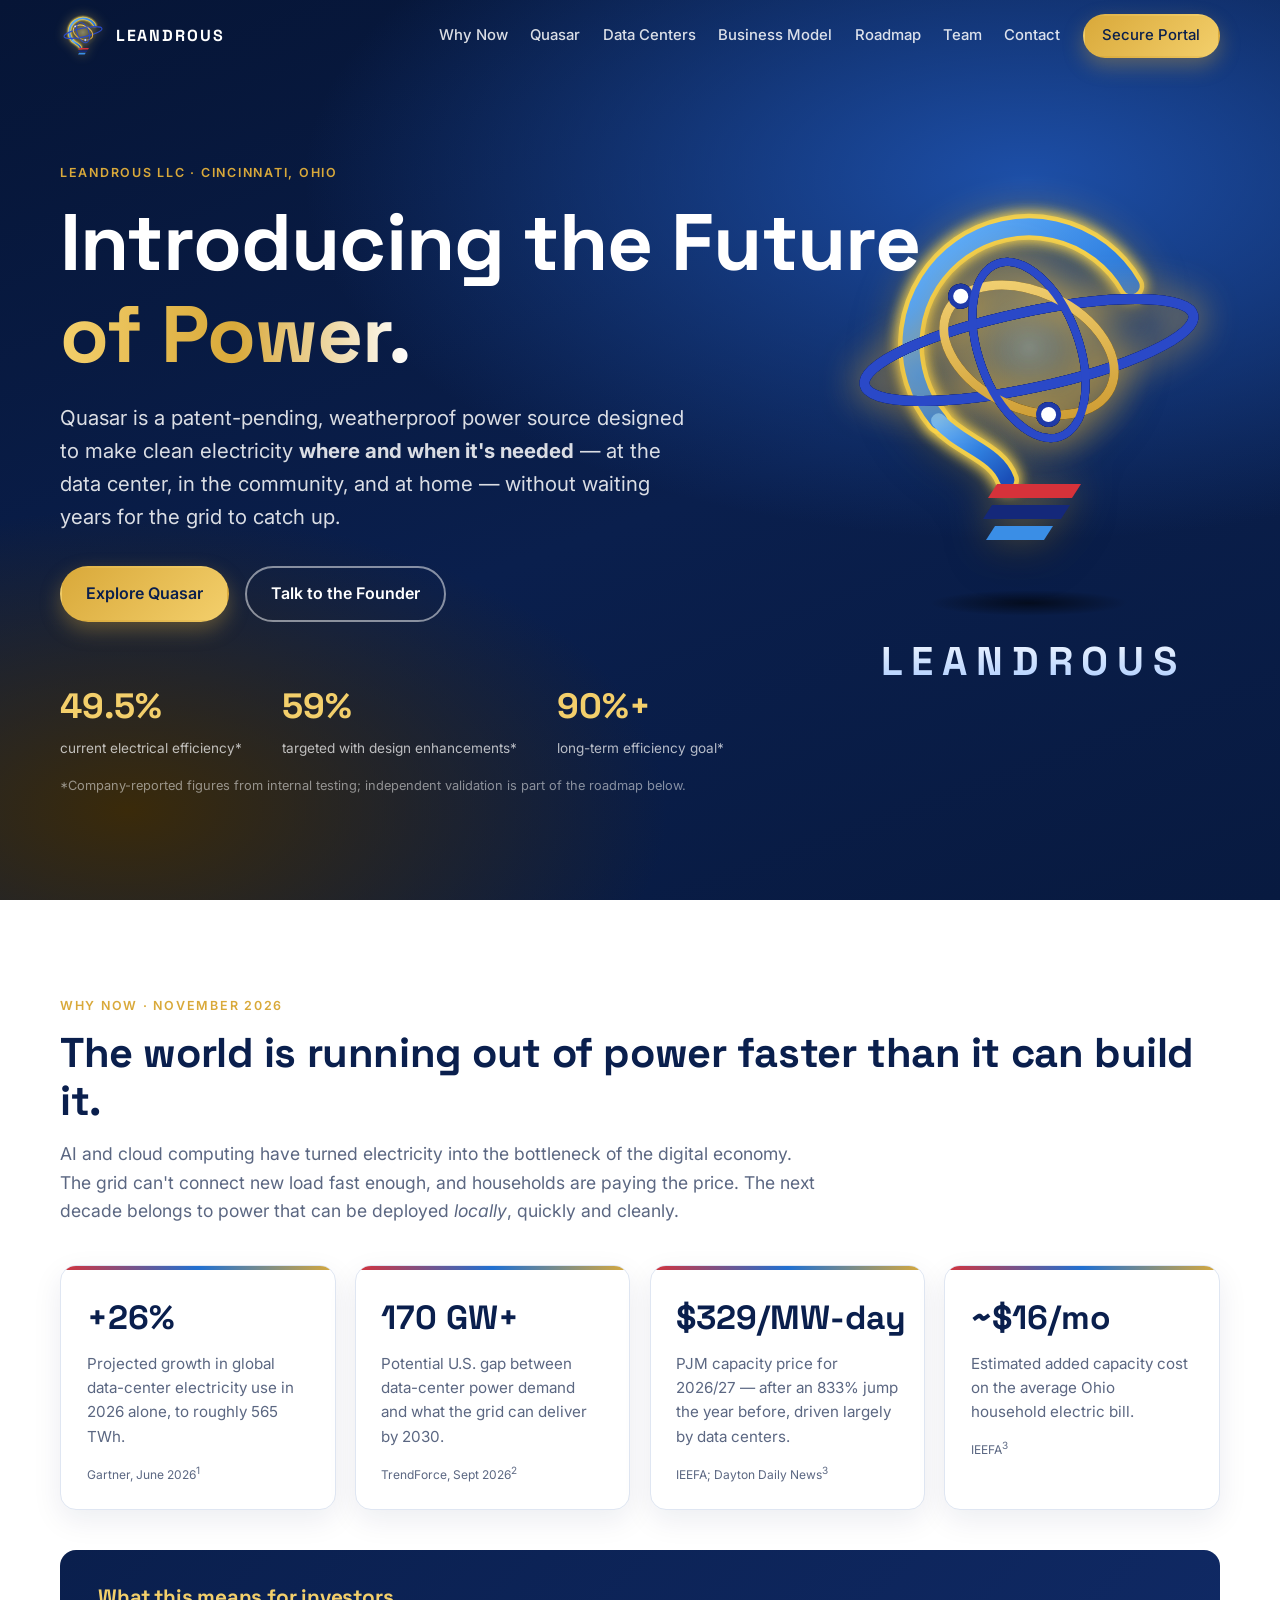
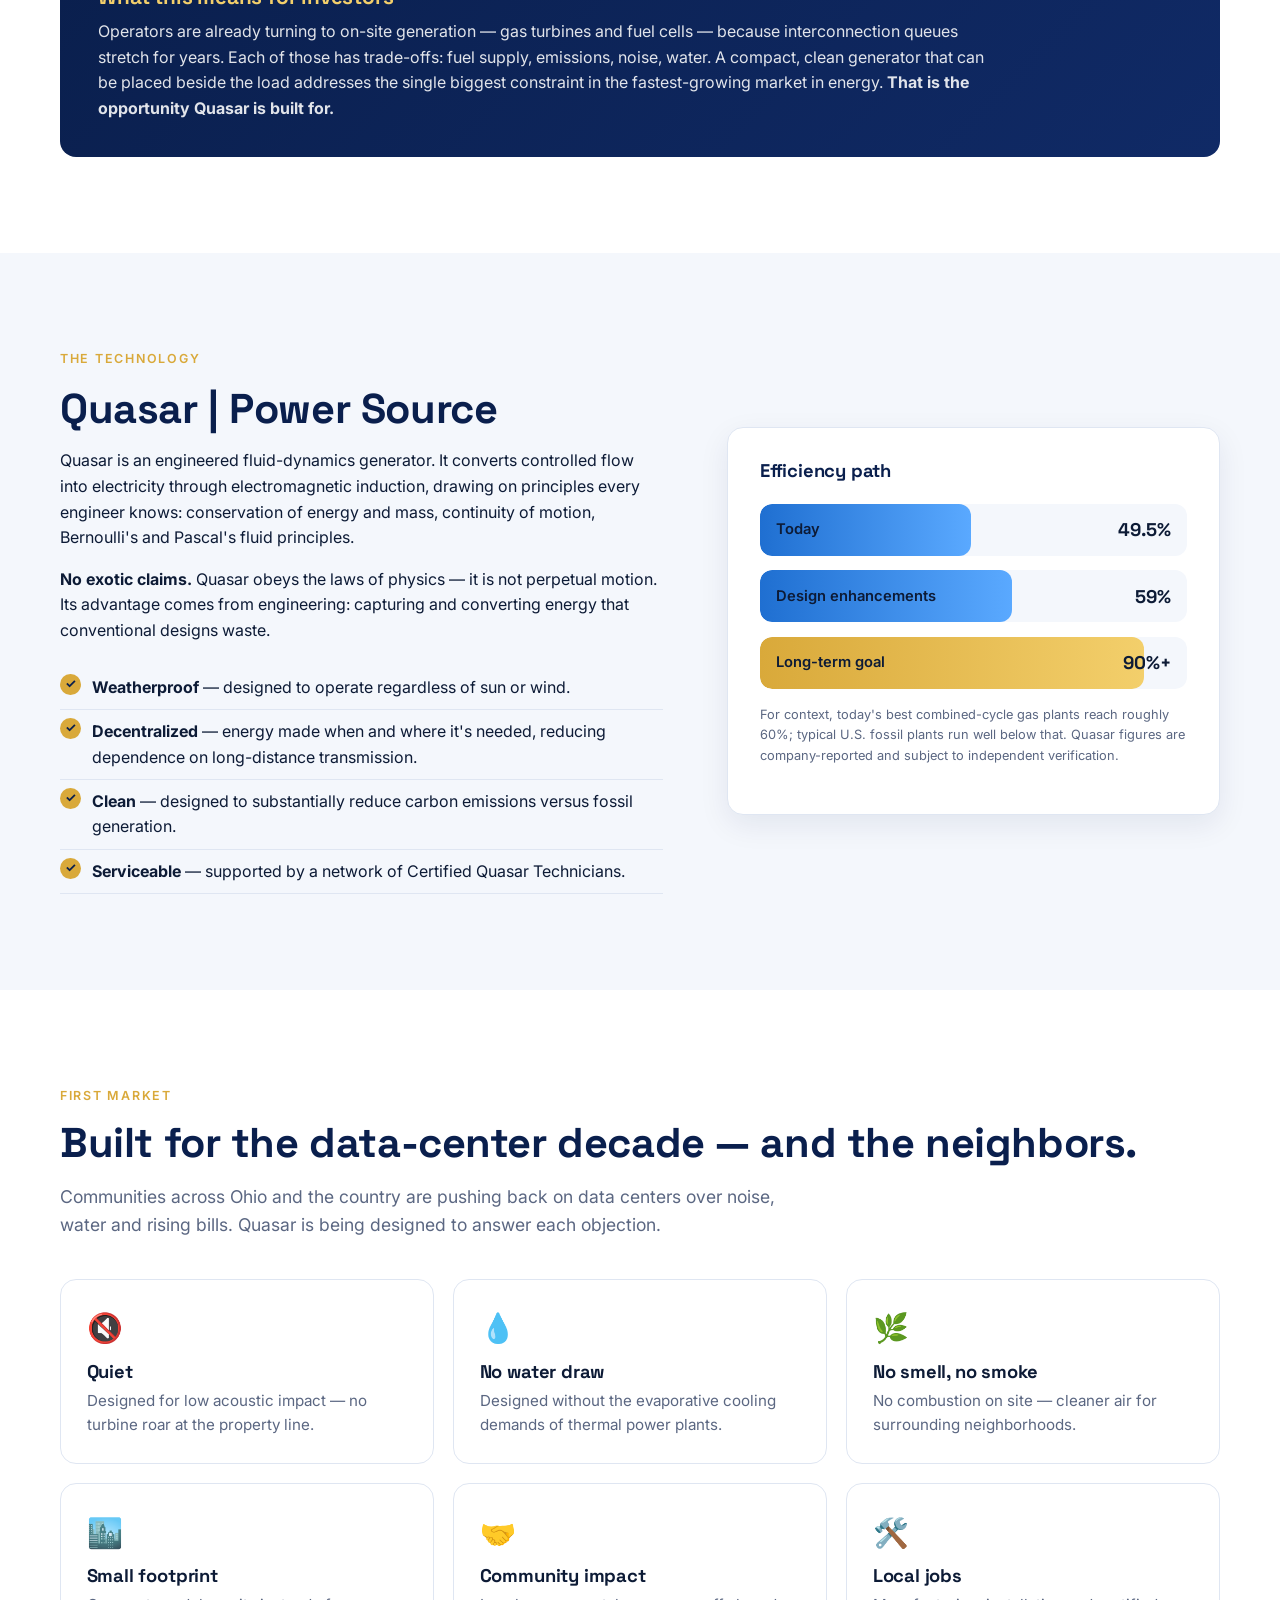
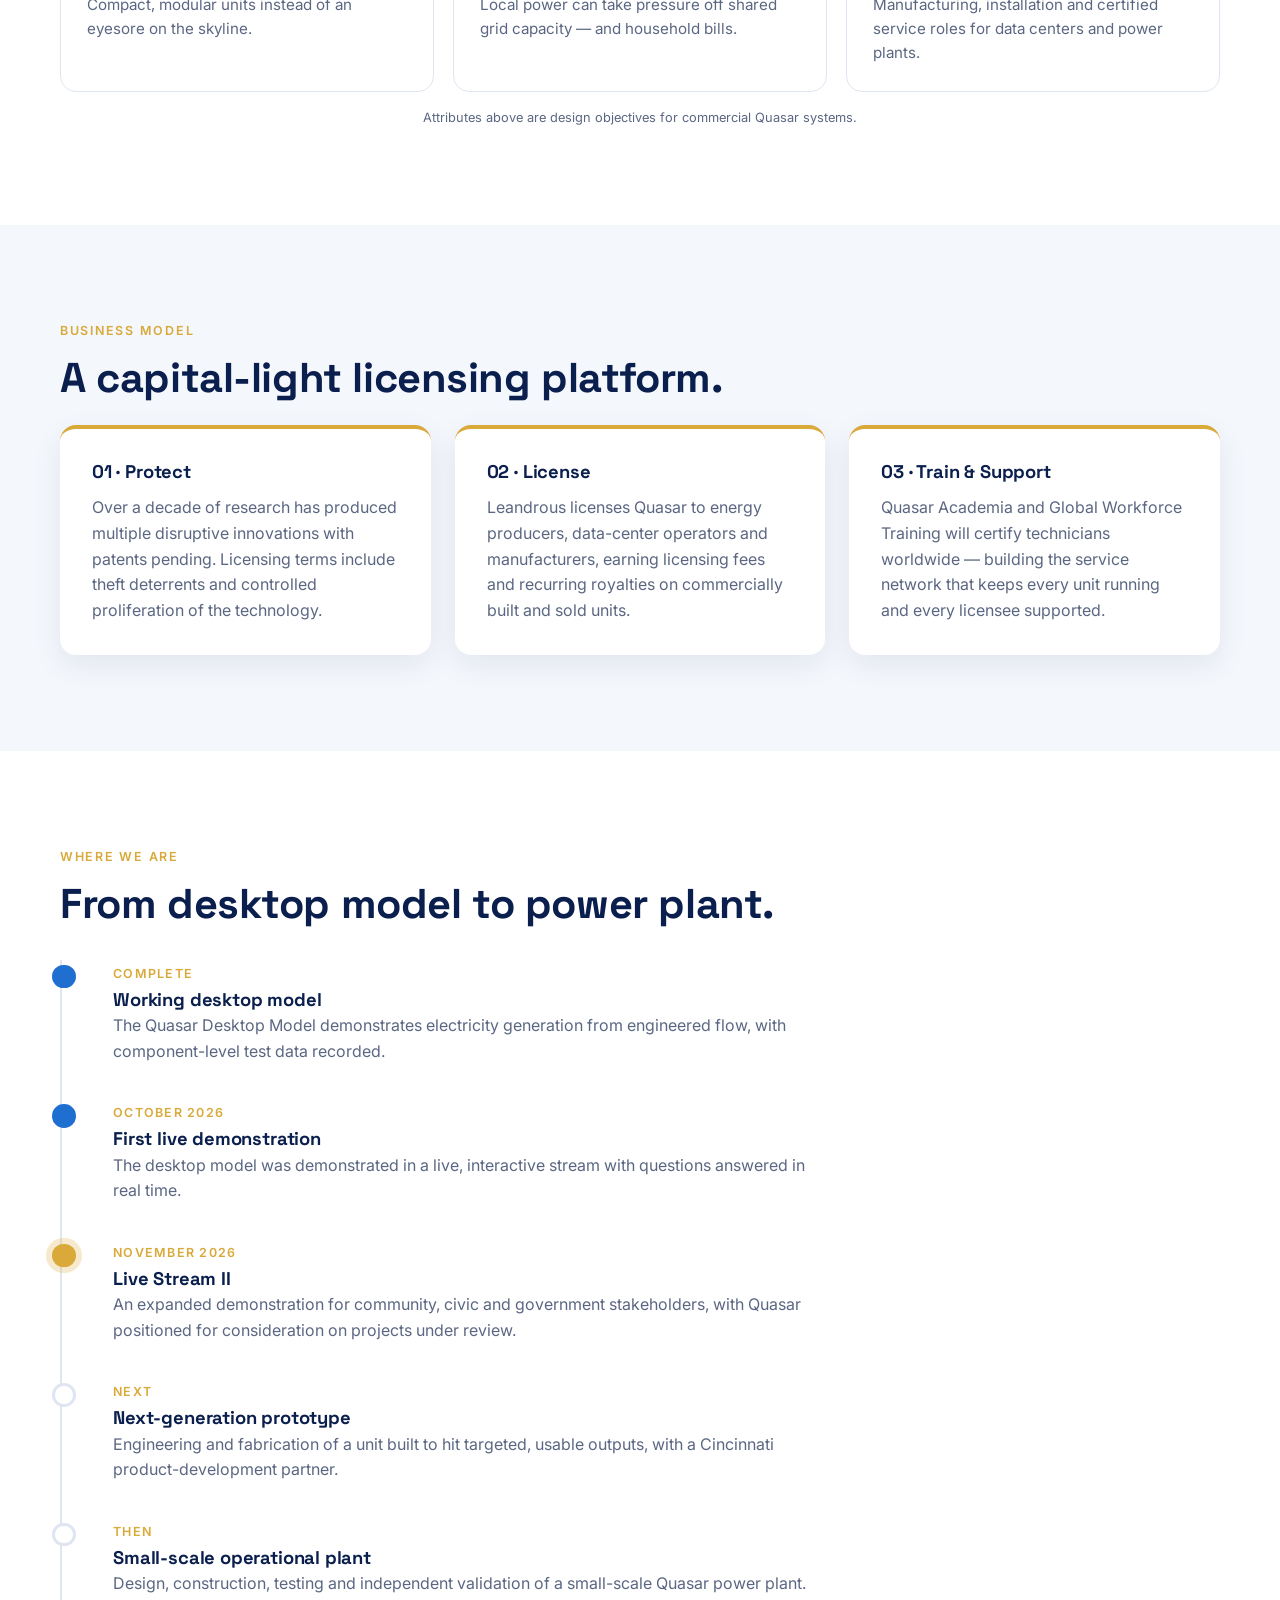
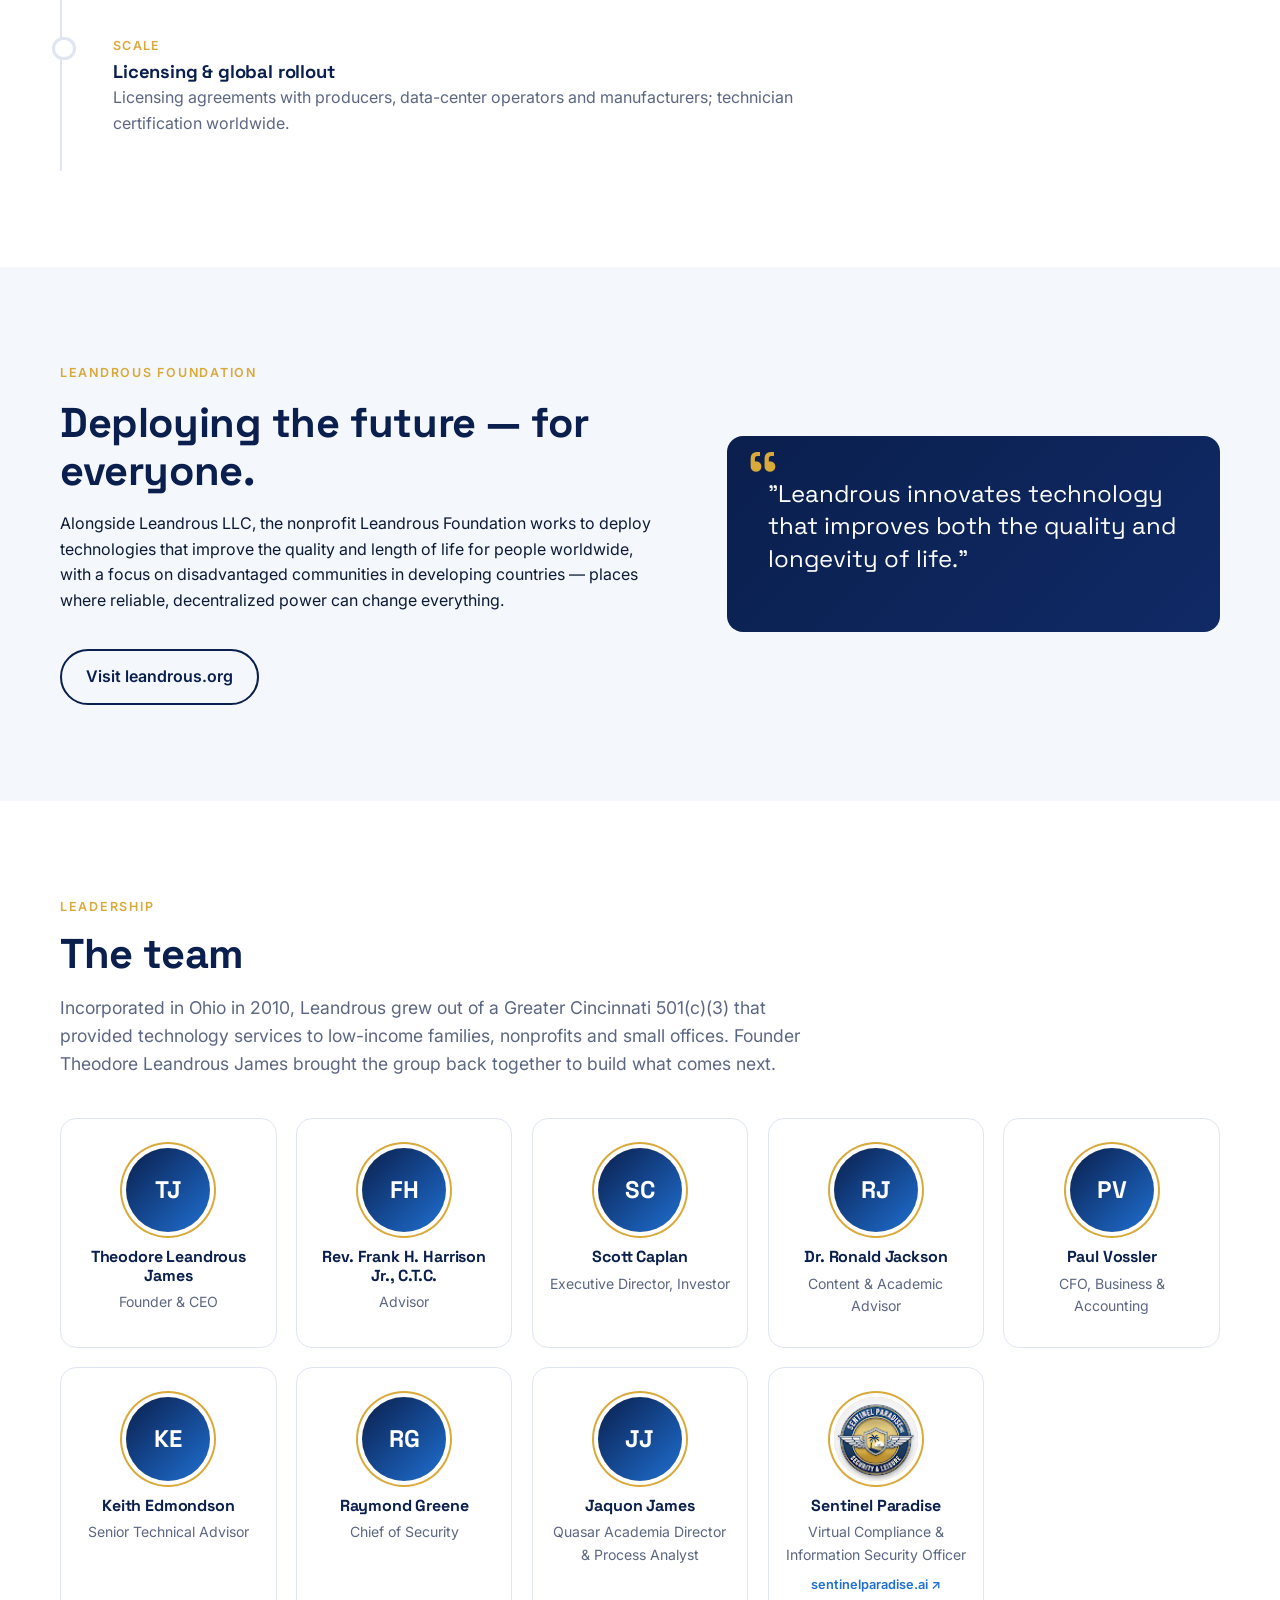
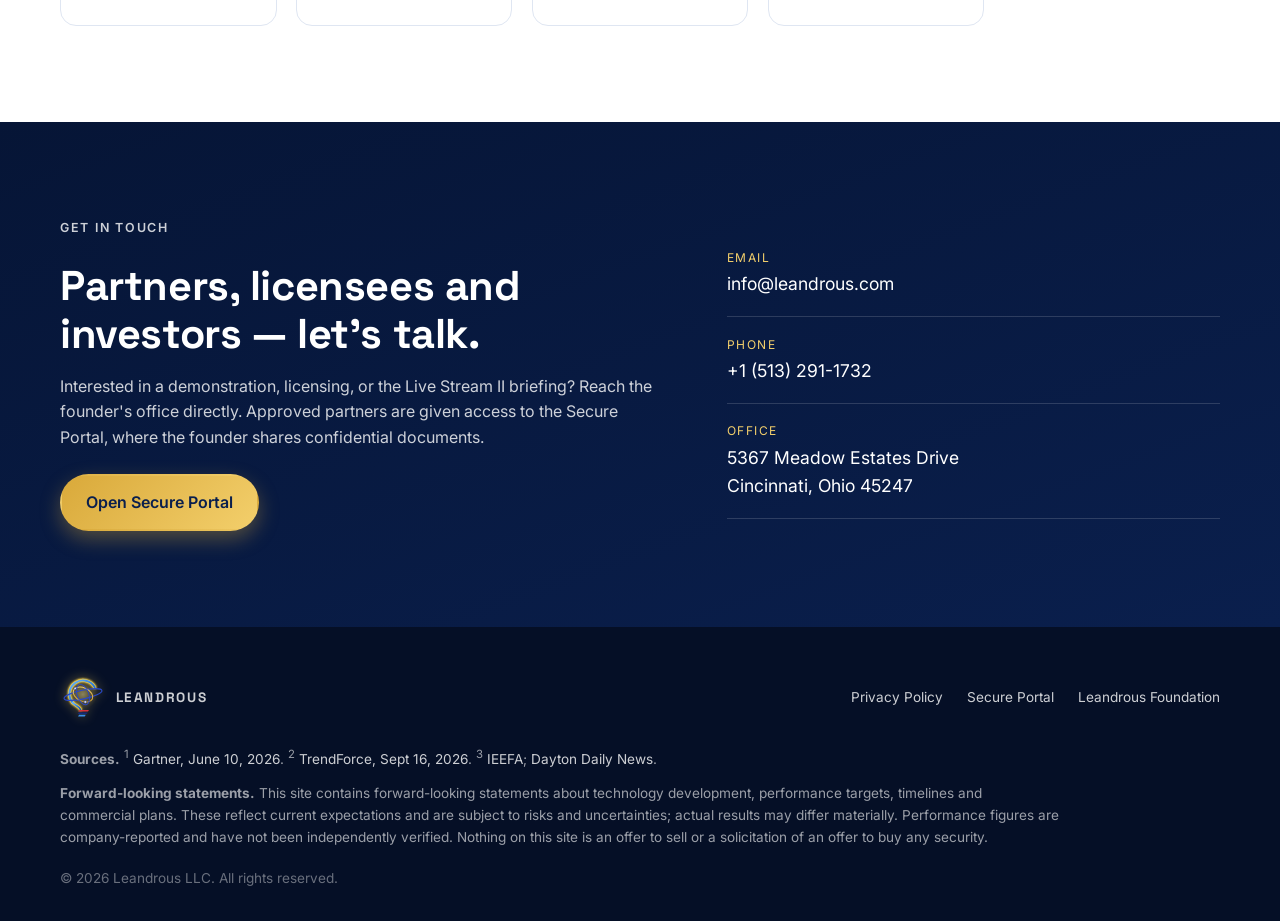
==== commit 8d994c37: "Add files via upload" ====
--- a/index.html
+++ b/index.html
@@ -12,7 +12,7 @@
   <link rel="preconnect" href="https://fonts.googleapis.com">
   <link rel="preconnect" href="https://fonts.gstatic.com" crossorigin>
   <link href="https://fonts.googleapis.com/css2?family=Inter:wght@400;500;600;700&family=Space+Grotesk:wght@500;600;700&display=swap" rel="stylesheet">
-  <link rel="stylesheet" href="styles.css?v=10">
+  <link rel="stylesheet" href="styles.css?v=11">
 </head>
 <body>
 <svg width="0" height="0" style="position:absolute" aria-hidden="true">
@@ -25,7 +25,7 @@
     </linearGradient>
     <radialGradient id="ldrLight" cx=".5" cy=".5" r=".5"><stop offset="0" stop-color="#fff3a6" stop-opacity=".55"/><stop offset=".6" stop-color="#ffd84a" stop-opacity=".18"/><stop offset="1" stop-color="#ffd84a" stop-opacity="0"/></radialGradient>
     <filter id="ldrGlow" x="-40%" y="-40%" width="180%" height="180%"><feGaussianBlur stdDeviation="7" result="b"/><feMerge><feMergeNode in="b"/><feMergeNode in="b"/><feMergeNode in="SourceGraphic"/></feMerge></filter>
-    <symbol id="ldr-mark" viewBox="0 0 400 400">
+    <symbol id="ldr-shell" viewBox="0 0 400 400">
       <!-- inner light -->
       <circle cx="200" cy="168" r="128" fill="url(#ldrLight)"><animate attributeName="opacity" values=".7;1;.7" dur="3s" repeatCount="indefinite"/></circle>
       <!-- glowing bulb outline -->
@@ -39,6 +39,8 @@
       <path d="M168 304 H252 L243 318 H159 Z" fill="#d6323a"/>
       <path d="M163 325 H241 L232 339 H154 Z" fill="#14287a"/>
       <path d="M166 346 H224 L215 360 H157 Z" fill="#3a8ee6"/>
+    </symbol>
+    <symbol id="ldr-core" viewBox="0 0 400 400" overflow="visible">
       <!-- orbiting rings (atom) -->
       <g transform="translate(200 170)">
         <!-- long navy ring: gentle sway -->
@@ -66,7 +68,7 @@
 
 <header class="nav" id="top">
   <div class="wrap nav-inner">
-    <a href="./" class="brand"><svg class="brand-mark" viewBox="0 0 400 400" role="img" aria-label="Leandrous logo"><use href="#ldr-mark"/></svg><span>LEANDROUS</span></a>
+    <a href="./" class="brand"><span class="brand-logo" role="img" aria-label="Leandrous logo"><svg viewBox="0 0 400 400"><use href="#ldr-shell"/></svg><svg class="brand-core" viewBox="0 0 400 400"><use href="#ldr-core"/></svg></span><span>LEANDROUS</span></a>
     <button class="nav-toggle" aria-label="Open menu" aria-expanded="false">☰</button>
     <nav class="nav-links">
       <a href="#why-now">Why Now</a>
@@ -86,7 +88,7 @@
 <!-- HERO -->
 <section class="hero">
   <div class="hero-logo" aria-hidden="true">
-    <div class="float"><div class="tilt"><div class="spin"><svg class="layer" style="--z:-10px;--b:1" viewBox="0 0 400 400" aria-hidden="true"><use href="#ldr-mark"/></svg><svg class="layer" style="--z:-6.5px;--b:.42" viewBox="0 0 400 400" aria-hidden="true"><use href="#ldr-mark"/></svg><svg class="layer" style="--z:-3px;--b:.32" viewBox="0 0 400 400" aria-hidden="true"><use href="#ldr-mark"/></svg><svg class="layer" style="--z:0px;--b:.28" viewBox="0 0 400 400" aria-hidden="true"><use href="#ldr-mark"/></svg><svg class="layer" style="--z:3px;--b:.32" viewBox="0 0 400 400" aria-hidden="true"><use href="#ldr-mark"/></svg><svg class="layer" style="--z:6.5px;--b:.42" viewBox="0 0 400 400" aria-hidden="true"><use href="#ldr-mark"/></svg><svg class="layer" style="--z:10px;--b:1" viewBox="0 0 400 400" aria-hidden="true"><use href="#ldr-mark"/></svg></div></div></div>
+    <div class="float"><div class="bulb"><svg class="shell" viewBox="0 0 400 400"><use href="#ldr-shell"/></svg><div class="core"><svg class="layer" style="--z:-6px;--b:1" viewBox="0 0 400 400"><use href="#ldr-core"/></svg><svg class="layer" style="--z:-3px;--b:.5" viewBox="0 0 400 400"><use href="#ldr-core"/></svg><svg class="layer" style="--z:0px;--b:.38" viewBox="0 0 400 400"><use href="#ldr-core"/></svg><svg class="layer" style="--z:3px;--b:.5" viewBox="0 0 400 400"><use href="#ldr-core"/></svg><svg class="layer" style="--z:6px;--b:1" viewBox="0 0 400 400"><use href="#ldr-core"/></svg></div></div></div>
     <div class="ground"></div>
     <div class="wordmark">LEANDROUS</div>
   </div>
@@ -302,7 +304,7 @@
 <footer class="footer">
   <div class="wrap">
     <div class="foot-top">
-      <a href="./" class="brand"><svg class="brand-mark" viewBox="0 0 400 400" aria-hidden="true"><use href="#ldr-mark"/></svg><span>LEANDROUS</span></a>
+      <a href="./" class="brand"><span class="brand-logo" aria-hidden="true"><svg viewBox="0 0 400 400"><use href="#ldr-shell"/></svg><svg class="brand-core" viewBox="0 0 400 400"><use href="#ldr-core"/></svg></span><span>LEANDROUS</span></a>
       <nav><a href="privacy.html">Privacy Policy</a><a href="https://drive.google.com/drive/folders/1kSY1QkWf8BG6LWAMUvCittHLbAUo-zGK" target="_blank" rel="noopener">Secure Portal</a><a href="https://leandrous.org" rel="noopener">Leandrous Foundation</a></nav>
     </div>
     <div class="sources">
@@ -320,6 +322,6 @@
   </div>
 </footer>
 
-<script src="main.js?v=10"></script>
+<script src="main.js?v=11"></script>
 </body>
 </html>
--- a/styles.css
+++ b/styles.css
@@ -190,22 +190,21 @@
 .member .ext{display:inline-block;margin-top:.5rem;font-size:.8rem;color:var(--blue);font-weight:600}
 .avatar-logo{width:84px;height:84px;margin:0 auto 1rem;border-radius:50%;object-fit:cover;box-shadow:0 0 0 4px #fff,0 0 0 6px var(--gold)}
 
-/* levitating logo that spins like a saucer */
-.hero-logo{position:absolute;right:max(4%,calc((100vw - 1160px)/2 - 20px));top:50%;width:400px;height:470px;transform:translateY(-50%);z-index:1;pointer-events:none}
+/* levitating logo: still outline, spinning core */
+.hero-logo{position:absolute;right:max(4%,calc((100vw - 1160px)/2 - 20px));top:50%;width:400px;height:540px;transform:translateY(-50%);z-index:1;pointer-events:none}
 .hero-logo .float{animation:levitate 5s ease-in-out infinite}
-.hero-logo .tilt{perspective:1100px}
-.hero-logo .spin{position:relative;width:400px;height:400px;transform-style:preserve-3d;animation:saucer 7s linear infinite}
-.hero-logo .layer{position:absolute;inset:0;width:100%;height:100%;overflow:visible;transform:translateZ(var(--z));filter:brightness(var(--b))}
-.hero-logo .layer:first-child,.hero-logo .layer:last-child{filter:drop-shadow(0 0 18px rgba(255,214,90,.4))}
-.hero-logo .ground{width:210px;height:26px;margin:10px auto 0;border-radius:50%;background:radial-gradient(ellipse,rgba(0,0,0,.6),transparent 70%);animation:ground 7s linear infinite}
-.brand-mark{height:46px;width:46px;overflow:visible;filter:drop-shadow(0 0 6px rgba(255,214,90,.45));animation:brandspin 7s linear infinite}
+.hero-logo .bulb{position:relative;width:400px;height:400px;perspective:900px}
+.hero-logo .shell{position:absolute;inset:0;width:100%;height:100%;overflow:visible;filter:drop-shadow(0 0 18px rgba(255,214,90,.35)) drop-shadow(0 14px 18px rgba(0,0,0,.35))}
+.hero-logo .core{position:absolute;inset:0;transform-style:preserve-3d;transform-origin:50% 42.5%;animation:corespin 6s linear infinite}
+.hero-logo .core .layer{position:absolute;inset:0;width:100%;height:100%;overflow:visible;transform:translateZ(var(--z));filter:brightness(var(--b))}
+.hero-logo .ground{width:200px;height:26px;margin:10px auto 0;border-radius:50%;background:radial-gradient(ellipse,rgba(0,0,0,.6),transparent 70%);animation:shadow 5s ease-in-out infinite}
+.hero-logo .wordmark{margin-top:14px;text-align:center;font-family:"Space Grotesk",Inter,sans-serif;font-weight:700;font-size:40px;letter-spacing:.22em;padding-left:.22em;background:linear-gradient(180deg,#ffffff,#9cc3ff);-webkit-background-clip:text;background-clip:text;color:transparent}
+.brand-logo{position:relative;display:inline-block;width:46px;height:46px;perspective:200px;filter:drop-shadow(0 0 6px rgba(255,214,90,.45))}
+.brand-logo svg{position:absolute;inset:0;width:100%;height:100%;overflow:visible}
+.brand-logo .brand-core{transform-origin:50% 42.5%;animation:corespin 6s linear infinite}
 .brand img{display:none}
-@keyframes saucer{from{transform:rotateX(12deg) rotateY(0deg)}to{transform:rotateX(12deg) rotateY(360deg)}}
-@keyframes brandspin{from{transform:rotateY(0deg)}to{transform:rotateY(360deg)}}
+@keyframes corespin{from{transform:rotateX(10deg) rotateY(0deg)}to{transform:rotateX(10deg) rotateY(360deg)}}
 @keyframes levitate{0%,100%{transform:translateY(12px)}50%{transform:translateY(-20px)}}
-@keyframes ground{0%,50%,100%{transform:scaleX(1);opacity:.85}25%,75%{transform:scaleX(.45);opacity:.6}}
-@media (prefers-reduced-motion:reduce){.hero-logo .float,.hero-logo .spin,.hero-logo .ground,.brand-mark{animation:none}}
-@media (max-width:1080px){.hero-logo{width:240px;height:290px;right:50%;top:84px;transform:translateX(50%)}.hero-logo .spin{width:240px;height:240px}.hero-logo .ground{width:130px}.hero-inner{padding-top:340px}}
-.hero-logo{height:540px}
-.hero-logo .wordmark{margin-top:14px;text-align:center;font-family:"Space Grotesk",Inter,sans-serif;font-weight:700;font-size:40px;letter-spacing:.22em;padding-left:.22em;background:linear-gradient(180deg,#ffffff,#9cc3ff);-webkit-background-clip:text;background-clip:text;color:transparent;text-shadow:0 0 24px rgba(90,169,255,.25)}
-@media (max-width:1080px){.hero-logo{height:330px}.hero-logo .wordmark{font-size:24px;margin-top:8px}.hero-inner{padding-top:430px}}
+@keyframes shadow{0%,100%{transform:scale(1);opacity:.85}50%{transform:scale(.72);opacity:.45}}
+@media (prefers-reduced-motion:reduce){.hero-logo .float,.hero-logo .core,.hero-logo .ground,.brand-logo .brand-core{animation:none}}
+@media (max-width:1080px){.hero-logo{width:240px;height:330px;right:50%;top:84px;transform:translateX(50%)}.hero-logo .bulb{width:240px;height:240px}.hero-logo .ground{width:120px}.hero-logo .wordmark{font-size:24px;margin-top:8px}.hero-inner{padding-top:430px}}
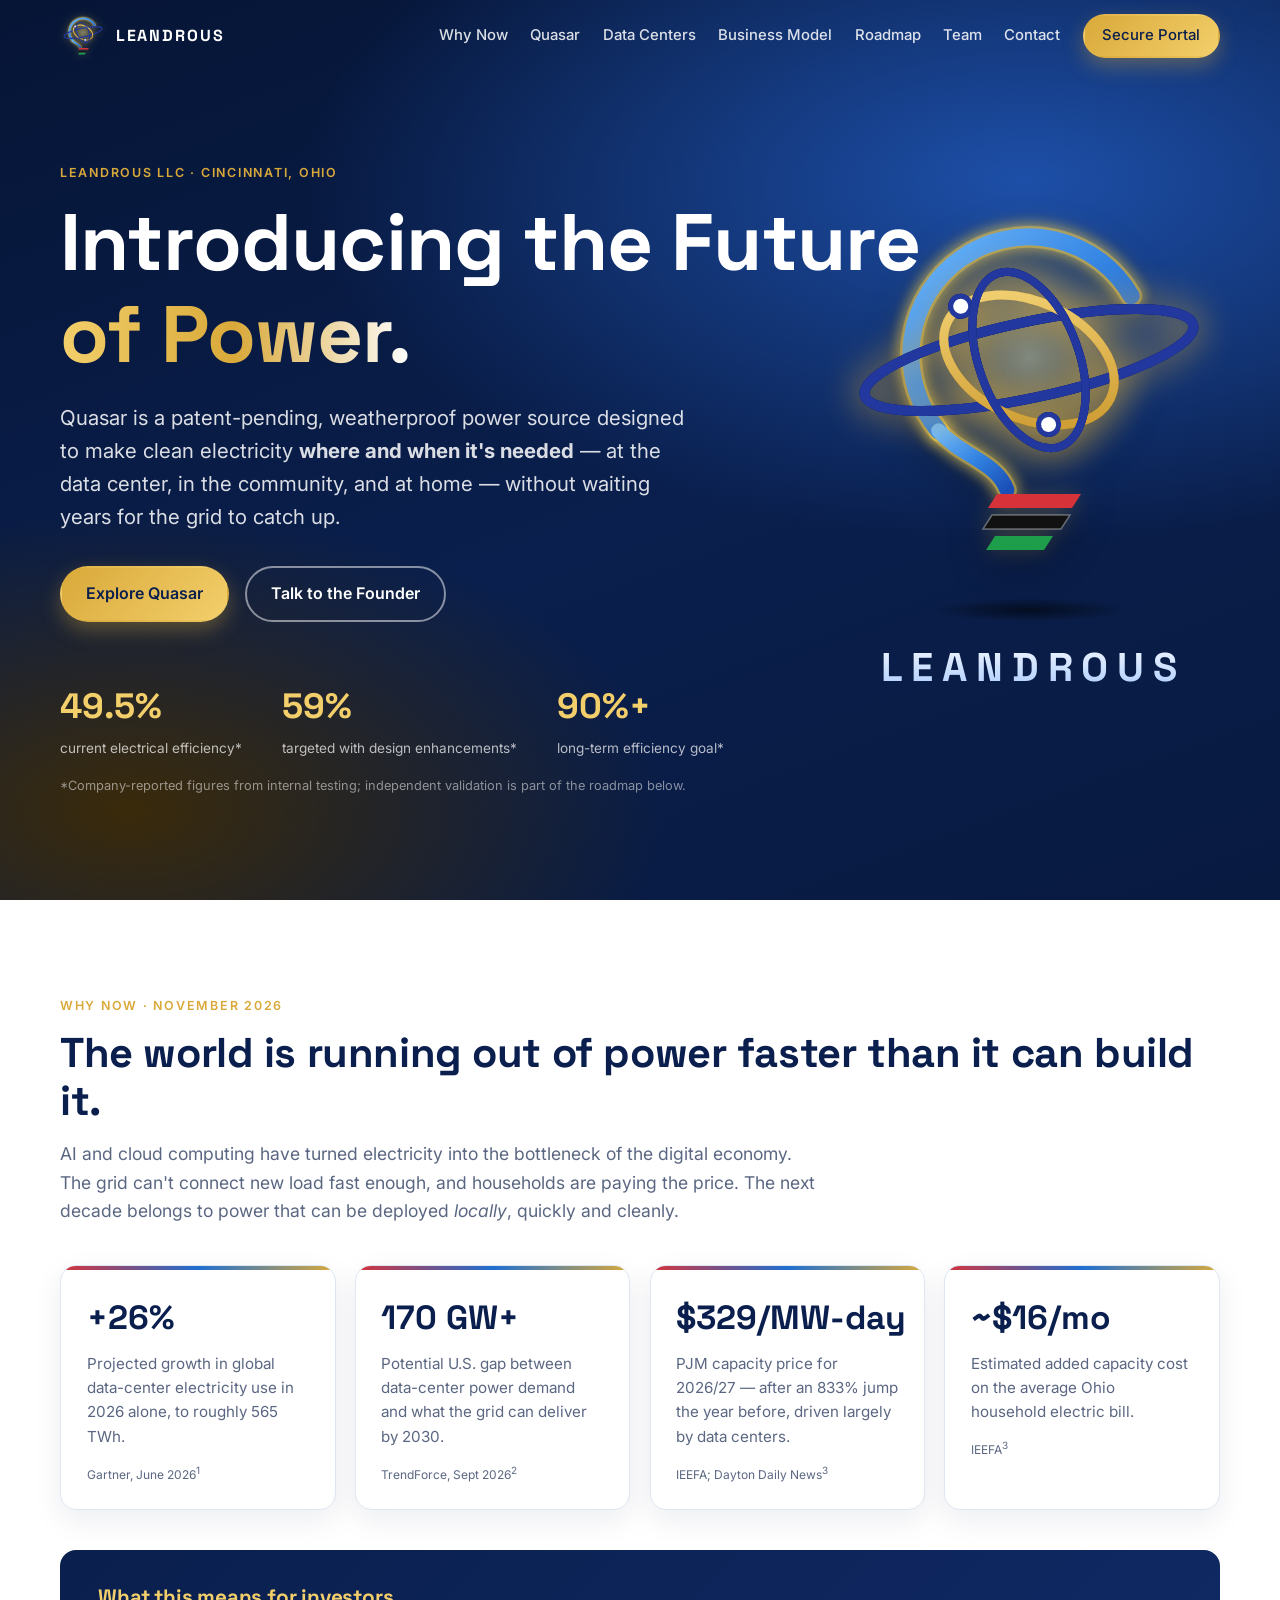
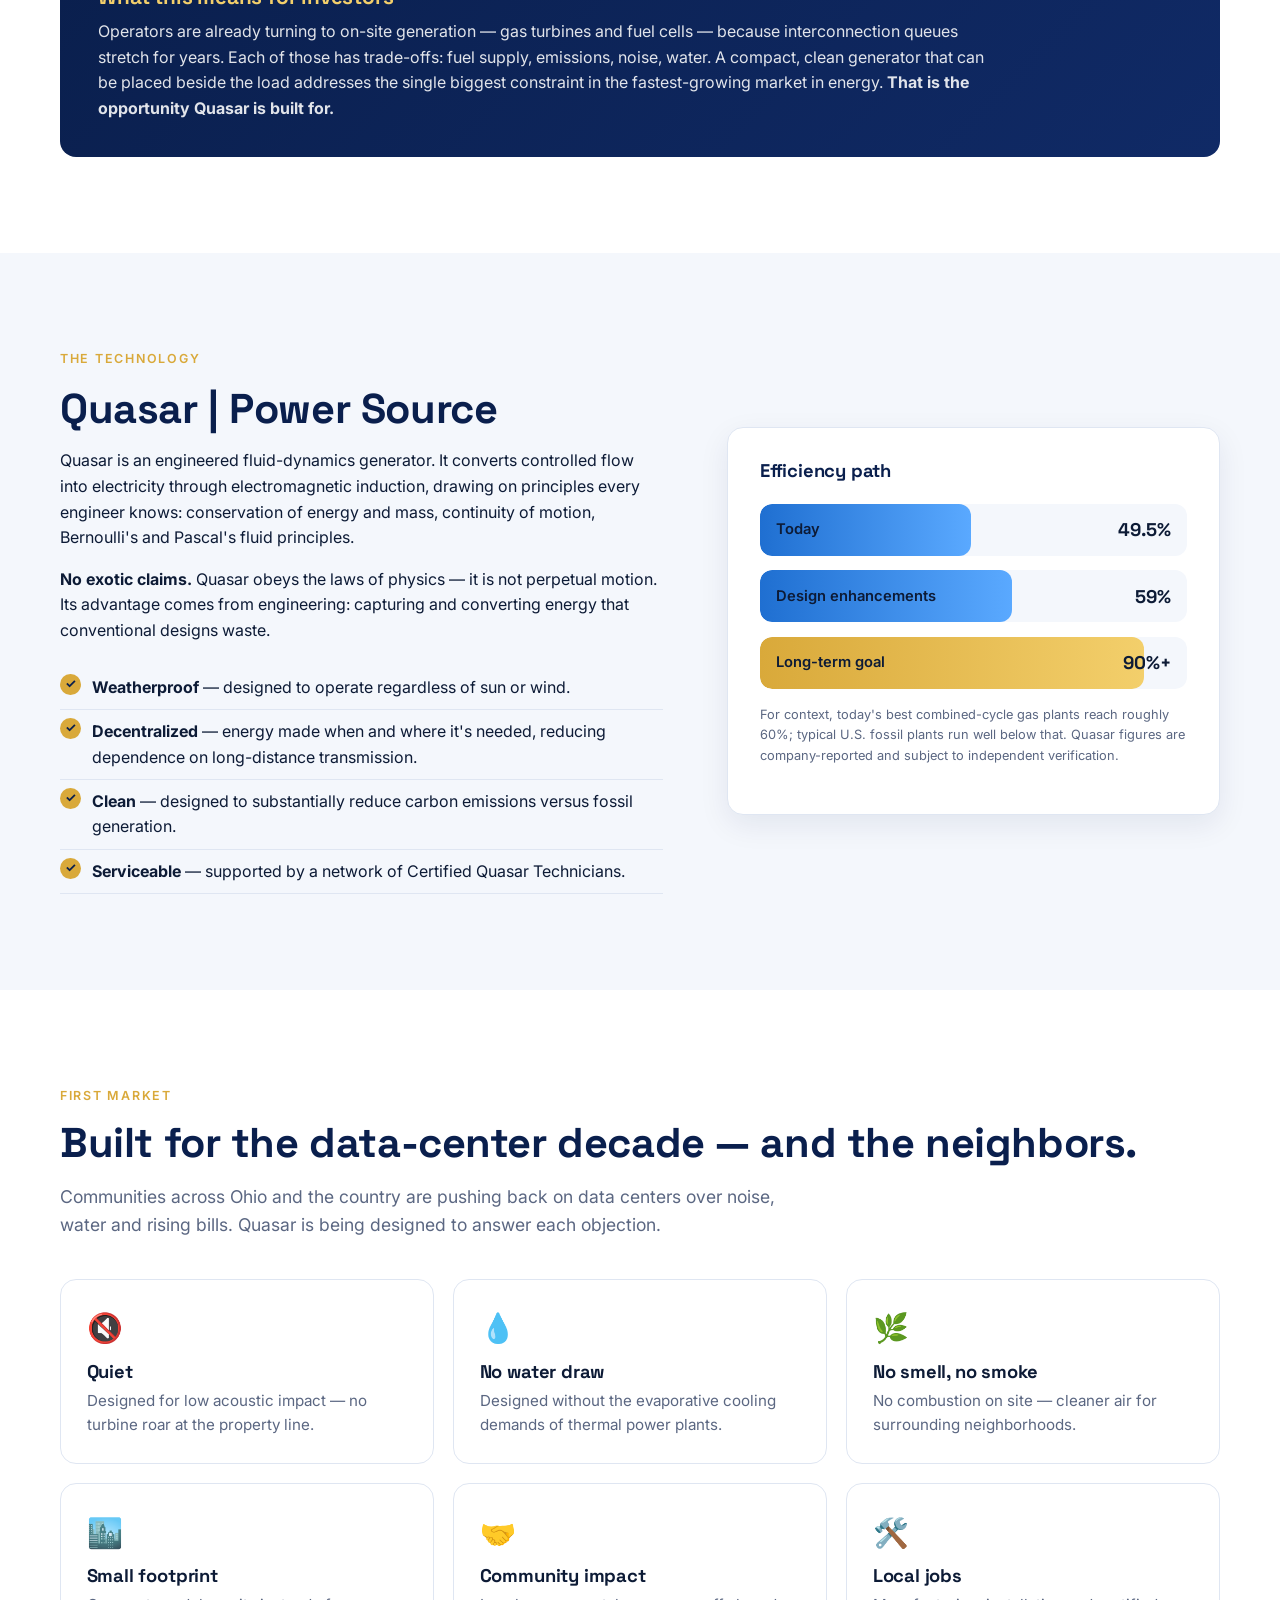
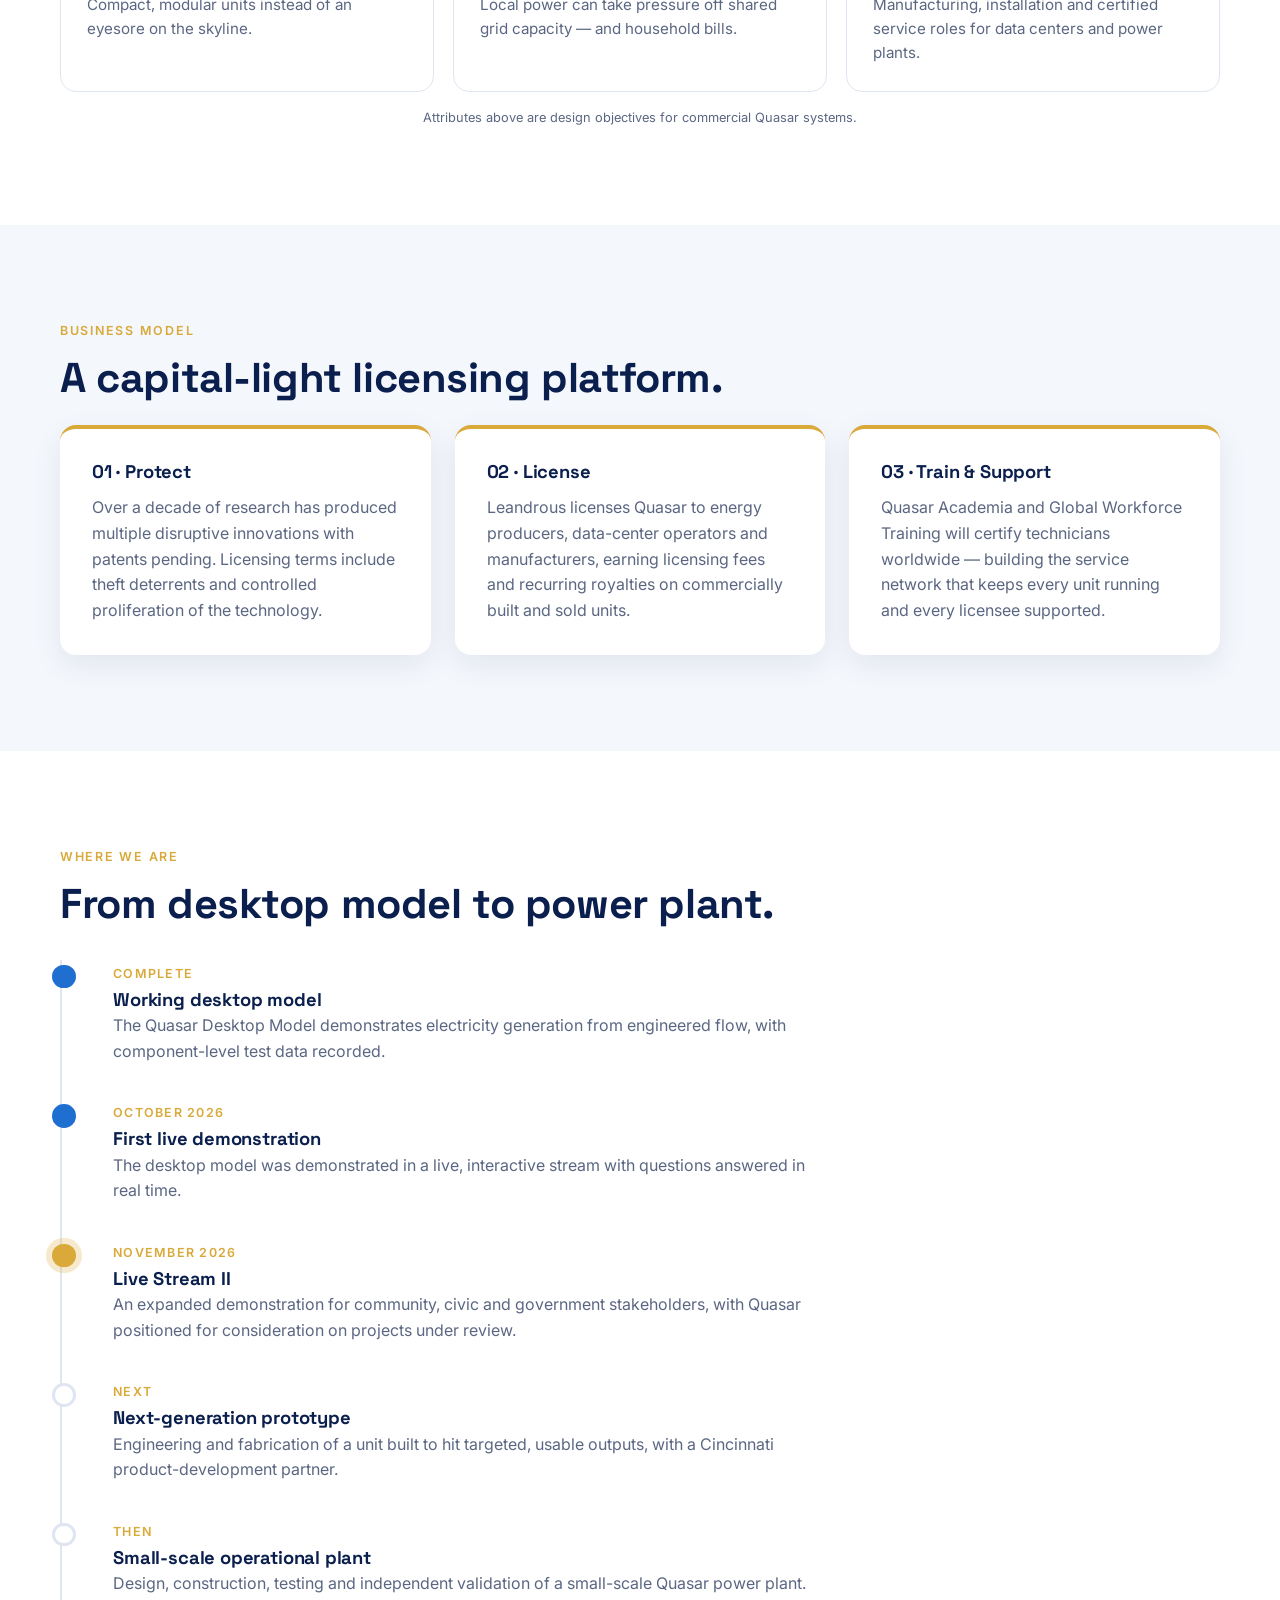
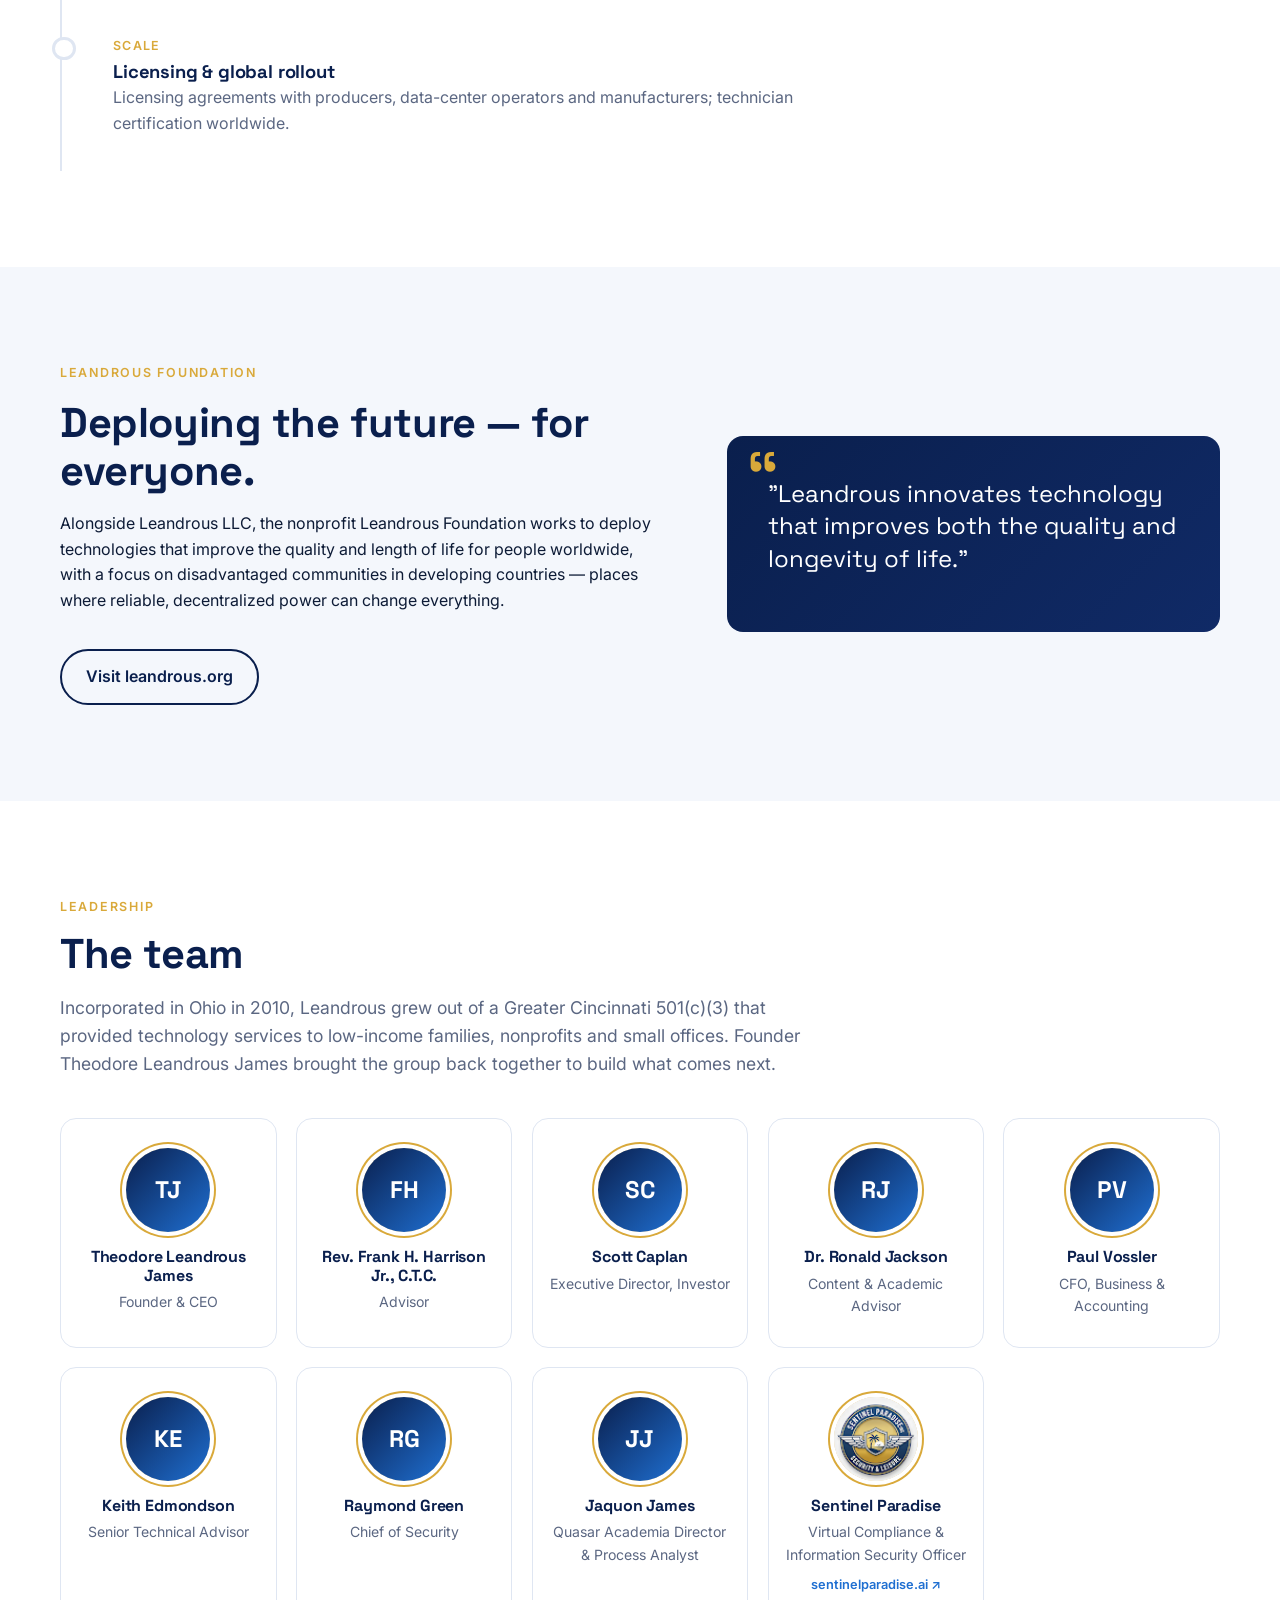
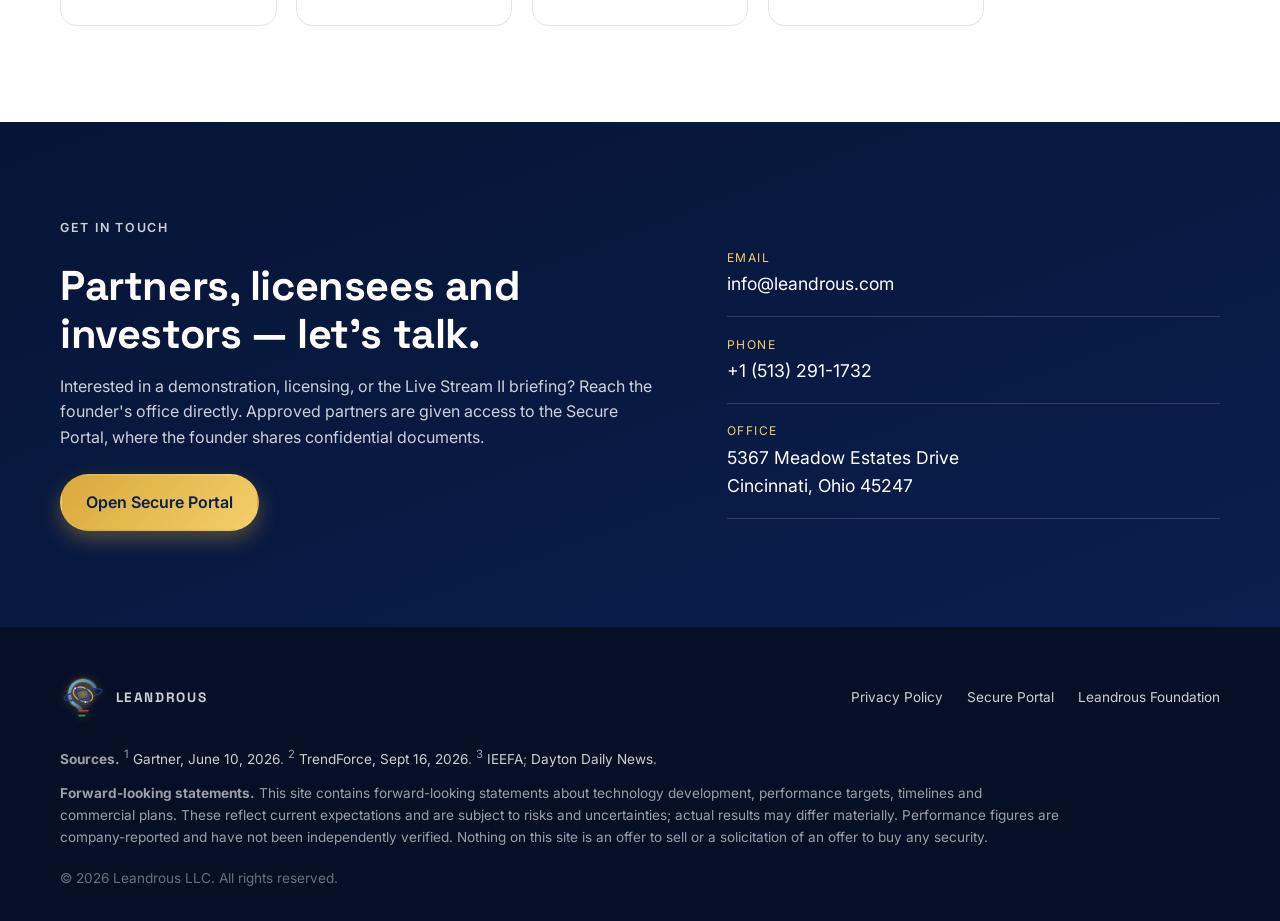
==== commit 3d76d399: "Add files via upload" ====
--- a/index.html
+++ b/index.html
@@ -12,7 +12,7 @@
   <link rel="preconnect" href="https://fonts.googleapis.com">
   <link rel="preconnect" href="https://fonts.gstatic.com" crossorigin>
   <link href="https://fonts.googleapis.com/css2?family=Inter:wght@400;500;600;700&family=Space+Grotesk:wght@500;600;700&display=swap" rel="stylesheet">
-  <link rel="stylesheet" href="styles.css?v=11">
+  <link rel="stylesheet" href="styles.css?v=12">
 </head>
 <body>
 <svg width="0" height="0" style="position:absolute" aria-hidden="true">
@@ -30,45 +30,35 @@
       <circle cx="200" cy="168" r="128" fill="url(#ldrLight)"><animate attributeName="opacity" values=".7;1;.7" dur="3s" repeatCount="indefinite"/></circle>
       <!-- glowing bulb outline -->
       <g filter="url(#ldrGlow)">
-        <path d="M109.6 240.8 A118 118 0 1 1 302.2 106" fill="none" stroke="#ffd84a" stroke-width="26" opacity=".75" stroke-linecap="round"/>
-        <path d="M109.6 240.8 C132 266 168 272 178 300" fill="none" stroke="#ffd84a" stroke-width="24" opacity=".75" stroke-linecap="round"/>
+        <path d="M109.6 240.8 A118 118 0 1 1 302.2 106" fill="none" stroke="#ffd84a" stroke-width="22" opacity=".35" stroke-linecap="round"/>
+        <path d="M109.6 240.8 C132 266 168 272 178 300" fill="none" stroke="#ffd84a" stroke-width="20" opacity=".35" stroke-linecap="round"/>
       </g>
       <path d="M109.6 240.8 A118 118 0 1 1 302.2 106" fill="none" stroke="url(#ldrBulb)" stroke-width="17" stroke-linecap="round"/>
       <path d="M109.6 240.8 C132 266 168 272 178 300" fill="none" stroke="url(#ldrBulb)" stroke-width="15" stroke-linecap="round"/>
       <!-- base stripes -->
       <path d="M168 304 H252 L243 318 H159 Z" fill="#d6323a"/>
-      <path d="M163 325 H241 L232 339 H154 Z" fill="#14287a"/>
-      <path d="M166 346 H224 L215 360 H157 Z" fill="#3a8ee6"/>
+      <path d="M163 325 H241 L232 339 H154 Z" fill="#111111" stroke="rgba(255,255,255,.35)" stroke-width="1.5"/>
+      <path d="M166 346 H224 L215 360 H157 Z" fill="#1e9e4a"/>
     </symbol>
-    <symbol id="ldr-core" viewBox="0 0 400 400" overflow="visible">
-      <!-- orbiting rings (atom) -->
-      <g transform="translate(200 170)">
-        <!-- long navy ring: gentle sway -->
-        <g transform="rotate(-12)">
-          <path id="ldrRingA" d="M-168 0 A168 38 0 1 1 168 0 A168 38 0 1 1 -168 0" fill="none" stroke="#2a49c8" stroke-width="10"/>
-        </g>
-        <!-- gold ring: full spin -->
-        <g>
-          <g transform="rotate(25)">
-            <path id="ldrRingB" d="M-90 0 A90 58 0 1 1 90 0 A90 58 0 1 1 -90 0" fill="none" stroke="url(#ldrGold)" stroke-width="9"/>
-            <circle cx="-84.6" cy="-19.8" r="10" fill="#fff" stroke="#1f3aa8" stroke-width="5"/>
-            <circle cx="45" cy="50.2" r="10" fill="#fff" stroke="#1f3aa8" stroke-width="5"/>
-          </g>
-        </g>
-        <!-- inner navy ring: reverse spin -->
-        <g>
-          <g transform="rotate(70)">
-            <path id="ldrRingC" d="M-92 0 A92 50 0 1 1 92 0 A92 50 0 1 1 -92 0" fill="none" stroke="#2a49c8" stroke-width="8"/>
-          </g>
-        </g>
+    <symbol id="ldr-ringA" viewBox="0 0 400 400" overflow="visible">
+      <g transform="translate(200 170) rotate(-12)"><path d="M-168 0 A168 38 0 1 1 168 0 A168 38 0 1 1 -168 0" fill="none" stroke="#22389f" stroke-width="10"/></g>
+    </symbol>
+    <symbol id="ldr-ringB" viewBox="0 0 400 400" overflow="visible">
+      <g transform="translate(200 170) rotate(25)">
+        <path d="M-90 0 A90 58 0 1 1 90 0 A90 58 0 1 1 -90 0" fill="none" stroke="url(#ldrGold)" stroke-width="9"/>
+        <circle cx="-84.6" cy="-19.8" r="10" fill="#fff" stroke="#22389f" stroke-width="5"/>
+        <circle cx="45" cy="50.2" r="10" fill="#fff" stroke="#22389f" stroke-width="5"/>
       </g>
+    </symbol>
+    <symbol id="ldr-ringC" viewBox="0 0 400 400" overflow="visible">
+      <g transform="translate(200 170) rotate(70)"><path d="M-92 0 A92 50 0 1 1 92 0 A92 50 0 1 1 -92 0" fill="none" stroke="#22389f" stroke-width="8"/></g>
     </symbol>
   </defs>
 </svg>
 
 <header class="nav" id="top">
   <div class="wrap nav-inner">
-    <a href="./" class="brand"><span class="brand-logo" role="img" aria-label="Leandrous logo"><svg viewBox="0 0 400 400"><use href="#ldr-shell"/></svg><svg class="brand-core" viewBox="0 0 400 400"><use href="#ldr-core"/></svg></span><span>LEANDROUS</span></a>
+    <a href="./" class="brand"><span class="brand-logo" role="img" aria-label="Leandrous logo"><svg viewBox="0 0 400 400"><use href="#ldr-shell"/></svg><svg class="brand-ring ringA" viewBox="0 0 400 400"><use href="#ldr-ringA"/></svg><svg class="brand-ring ringB" viewBox="0 0 400 400"><use href="#ldr-ringB"/></svg><svg class="brand-ring ringC" viewBox="0 0 400 400"><use href="#ldr-ringC"/></svg></span><span>LEANDROUS</span></a>
     <button class="nav-toggle" aria-label="Open menu" aria-expanded="false">☰</button>
     <nav class="nav-links">
       <a href="#why-now">Why Now</a>
@@ -88,7 +78,7 @@
 <!-- HERO -->
 <section class="hero">
   <div class="hero-logo" aria-hidden="true">
-    <div class="float"><div class="bulb"><svg class="shell" viewBox="0 0 400 400"><use href="#ldr-shell"/></svg><div class="core"><svg class="layer" style="--z:-6px;--b:1" viewBox="0 0 400 400"><use href="#ldr-core"/></svg><svg class="layer" style="--z:-3px;--b:.5" viewBox="0 0 400 400"><use href="#ldr-core"/></svg><svg class="layer" style="--z:0px;--b:.38" viewBox="0 0 400 400"><use href="#ldr-core"/></svg><svg class="layer" style="--z:3px;--b:.5" viewBox="0 0 400 400"><use href="#ldr-core"/></svg><svg class="layer" style="--z:6px;--b:1" viewBox="0 0 400 400"><use href="#ldr-core"/></svg></div></div></div>
+    <div class="float"><div class="bulb"><svg class="shell" viewBox="0 0 400 400"><use href="#ldr-shell"/></svg><div class="core"><div class="ring ringA"><svg class="layer" style="--z:-3px;--b:1" viewBox="0 0 400 400"><use href="#ldr-ringA"/></svg><svg class="layer" style="--z:0px;--b:.5" viewBox="0 0 400 400"><use href="#ldr-ringA"/></svg><svg class="layer" style="--z:3px;--b:1" viewBox="0 0 400 400"><use href="#ldr-ringA"/></svg></div><div class="ring ringB"><svg class="layer" style="--z:-3px;--b:1" viewBox="0 0 400 400"><use href="#ldr-ringB"/></svg><svg class="layer" style="--z:0px;--b:.5" viewBox="0 0 400 400"><use href="#ldr-ringB"/></svg><svg class="layer" style="--z:3px;--b:1" viewBox="0 0 400 400"><use href="#ldr-ringB"/></svg></div><div class="ring ringC"><svg class="layer" style="--z:-3px;--b:1" viewBox="0 0 400 400"><use href="#ldr-ringC"/></svg><svg class="layer" style="--z:0px;--b:.5" viewBox="0 0 400 400"><use href="#ldr-ringC"/></svg><svg class="layer" style="--z:3px;--b:1" viewBox="0 0 400 400"><use href="#ldr-ringC"/></svg></div></div></div></div>
     <div class="ground"></div>
     <div class="wordmark">LEANDROUS</div>
   </div>
@@ -274,7 +264,7 @@
       <article class="member"><div class="avatar">RJ</div><h3>Dr. Ronald Jackson</h3><p>Content &amp; Academic Advisor</p></article>
       <article class="member"><div class="avatar">PV</div><h3>Paul Vossler</h3><p>CFO, Business &amp; Accounting</p></article>
       <article class="member"><div class="avatar">KE</div><h3>Keith Edmondson</h3><p>Senior Technical Advisor</p></article>
-      <article class="member"><div class="avatar">RG</div><h3>Raymond Greene</h3><p>Chief of Security</p></article>
+      <article class="member"><div class="avatar">RG</div><h3>Raymond Green</h3><p>Chief of Security</p></article>
       <article class="member"><div class="avatar">JJ</div><h3>Jaquon James</h3><p>Quasar Academia Director &amp; Process Analyst</p></article>
       <article class="member partner"><a href="https://www.sentinelparadise.ai" target="_blank" rel="noopener"><img class="avatar-logo" src="assets/sentinel-paradise-logo.png" alt="Sentinel Paradise logo" width="84" height="84"><h3>Sentinel Paradise</h3><p>Virtual Compliance &amp; Information Security Officer</p><span class="ext">sentinelparadise.ai ↗</span></a></article>
     </div>
@@ -304,7 +294,7 @@
 <footer class="footer">
   <div class="wrap">
     <div class="foot-top">
-      <a href="./" class="brand"><span class="brand-logo" aria-hidden="true"><svg viewBox="0 0 400 400"><use href="#ldr-shell"/></svg><svg class="brand-core" viewBox="0 0 400 400"><use href="#ldr-core"/></svg></span><span>LEANDROUS</span></a>
+      <a href="./" class="brand"><span class="brand-logo" aria-hidden="true"><svg viewBox="0 0 400 400"><use href="#ldr-shell"/></svg><svg class="brand-ring ringA" viewBox="0 0 400 400"><use href="#ldr-ringA"/></svg><svg class="brand-ring ringB" viewBox="0 0 400 400"><use href="#ldr-ringB"/></svg><svg class="brand-ring ringC" viewBox="0 0 400 400"><use href="#ldr-ringC"/></svg></span><span>LEANDROUS</span></a>
       <nav><a href="privacy.html">Privacy Policy</a><a href="https://drive.google.com/drive/folders/1kSY1QkWf8BG6LWAMUvCittHLbAUo-zGK" target="_blank" rel="noopener">Secure Portal</a><a href="https://leandrous.org" rel="noopener">Leandrous Foundation</a></nav>
     </div>
     <div class="sources">
@@ -322,6 +312,6 @@
   </div>
 </footer>
 
-<script src="main.js?v=11"></script>
+<script src="main.js?v=12"></script>
 </body>
 </html>
--- a/styles.css
+++ b/styles.css
@@ -190,21 +190,24 @@
 .member .ext{display:inline-block;margin-top:.5rem;font-size:.8rem;color:var(--blue);font-weight:600}
 .avatar-logo{width:84px;height:84px;margin:0 auto 1rem;border-radius:50%;object-fit:cover;box-shadow:0 0 0 4px #fff,0 0 0 6px var(--gold)}
 
-/* levitating logo: still outline, spinning core */
-.hero-logo{position:absolute;right:max(4%,calc((100vw - 1160px)/2 - 20px));top:50%;width:400px;height:540px;transform:translateY(-50%);z-index:1;pointer-events:none}
-.hero-logo .float{animation:levitate 5s ease-in-out infinite}
+/* logo: still bulb, three rings spinning individually */
+.hero-logo{position:absolute;right:max(4%,calc((100vw - 1160px)/2 - 20px));top:50%;width:400px;height:520px;transform:translateY(-50%);z-index:1;pointer-events:none}
 .hero-logo .bulb{position:relative;width:400px;height:400px;perspective:900px}
-.hero-logo .shell{position:absolute;inset:0;width:100%;height:100%;overflow:visible;filter:drop-shadow(0 0 18px rgba(255,214,90,.35)) drop-shadow(0 14px 18px rgba(0,0,0,.35))}
-.hero-logo .core{position:absolute;inset:0;transform-style:preserve-3d;transform-origin:50% 42.5%;animation:corespin 6s linear infinite}
-.hero-logo .core .layer{position:absolute;inset:0;width:100%;height:100%;overflow:visible;transform:translateZ(var(--z));filter:brightness(var(--b))}
-.hero-logo .ground{width:200px;height:26px;margin:10px auto 0;border-radius:50%;background:radial-gradient(ellipse,rgba(0,0,0,.6),transparent 70%);animation:shadow 5s ease-in-out infinite}
+.hero-logo .shell{position:absolute;inset:0;width:100%;height:100%;overflow:visible;filter:drop-shadow(0 0 10px rgba(255,214,90,.22)) drop-shadow(0 14px 18px rgba(0,0,0,.35))}
+.hero-logo .core{position:absolute;inset:0;transform-style:preserve-3d}
+.hero-logo .ring{position:absolute;inset:0;transform-style:preserve-3d;transform-origin:50% 42.5%}
+.hero-logo .ring .layer{position:absolute;inset:0;width:100%;height:100%;overflow:visible;transform:translateZ(var(--z));filter:brightness(var(--b))}
+.ringA{animation:spinY 10s linear infinite}
+.ringB{animation:spinX 7s linear infinite}
+.ringC{animation:spinYrev 8.5s linear infinite}
+.hero-logo .ground{width:200px;height:24px;margin:8px auto 0;border-radius:50%;background:radial-gradient(ellipse,rgba(0,0,0,.55),transparent 70%)}
 .hero-logo .wordmark{margin-top:14px;text-align:center;font-family:"Space Grotesk",Inter,sans-serif;font-weight:700;font-size:40px;letter-spacing:.22em;padding-left:.22em;background:linear-gradient(180deg,#ffffff,#9cc3ff);-webkit-background-clip:text;background-clip:text;color:transparent}
-.brand-logo{position:relative;display:inline-block;width:46px;height:46px;perspective:200px;filter:drop-shadow(0 0 6px rgba(255,214,90,.45))}
+.brand-logo{position:relative;display:inline-block;width:46px;height:46px;perspective:200px;filter:drop-shadow(0 0 5px rgba(255,214,90,.3))}
 .brand-logo svg{position:absolute;inset:0;width:100%;height:100%;overflow:visible}
-.brand-logo .brand-core{transform-origin:50% 42.5%;animation:corespin 6s linear infinite}
+.brand-logo .brand-ring{transform-origin:50% 42.5%}
 .brand img{display:none}
-@keyframes corespin{from{transform:rotateX(10deg) rotateY(0deg)}to{transform:rotateX(10deg) rotateY(360deg)}}
-@keyframes levitate{0%,100%{transform:translateY(12px)}50%{transform:translateY(-20px)}}
-@keyframes shadow{0%,100%{transform:scale(1);opacity:.85}50%{transform:scale(.72);opacity:.45}}
-@media (prefers-reduced-motion:reduce){.hero-logo .float,.hero-logo .core,.hero-logo .ground,.brand-logo .brand-core{animation:none}}
-@media (max-width:1080px){.hero-logo{width:240px;height:330px;right:50%;top:84px;transform:translateX(50%)}.hero-logo .bulb{width:240px;height:240px}.hero-logo .ground{width:120px}.hero-logo .wordmark{font-size:24px;margin-top:8px}.hero-inner{padding-top:430px}}
+@keyframes spinY{from{transform:rotateY(0deg)}to{transform:rotateY(360deg)}}
+@keyframes spinYrev{from{transform:rotateY(360deg)}to{transform:rotateY(0deg)}}
+@keyframes spinX{from{transform:rotateX(0deg)}to{transform:rotateX(360deg)}}
+@media (prefers-reduced-motion:reduce){.ringA,.ringB,.ringC{animation:none}}
+@media (max-width:1080px){.hero-logo{width:240px;height:320px;right:50%;top:84px;transform:translateX(50%)}.hero-logo .bulb{width:240px;height:240px}.hero-logo .ground{width:120px}.hero-logo .wordmark{font-size:24px;margin-top:8px}.hero-inner{padding-top:420px}}
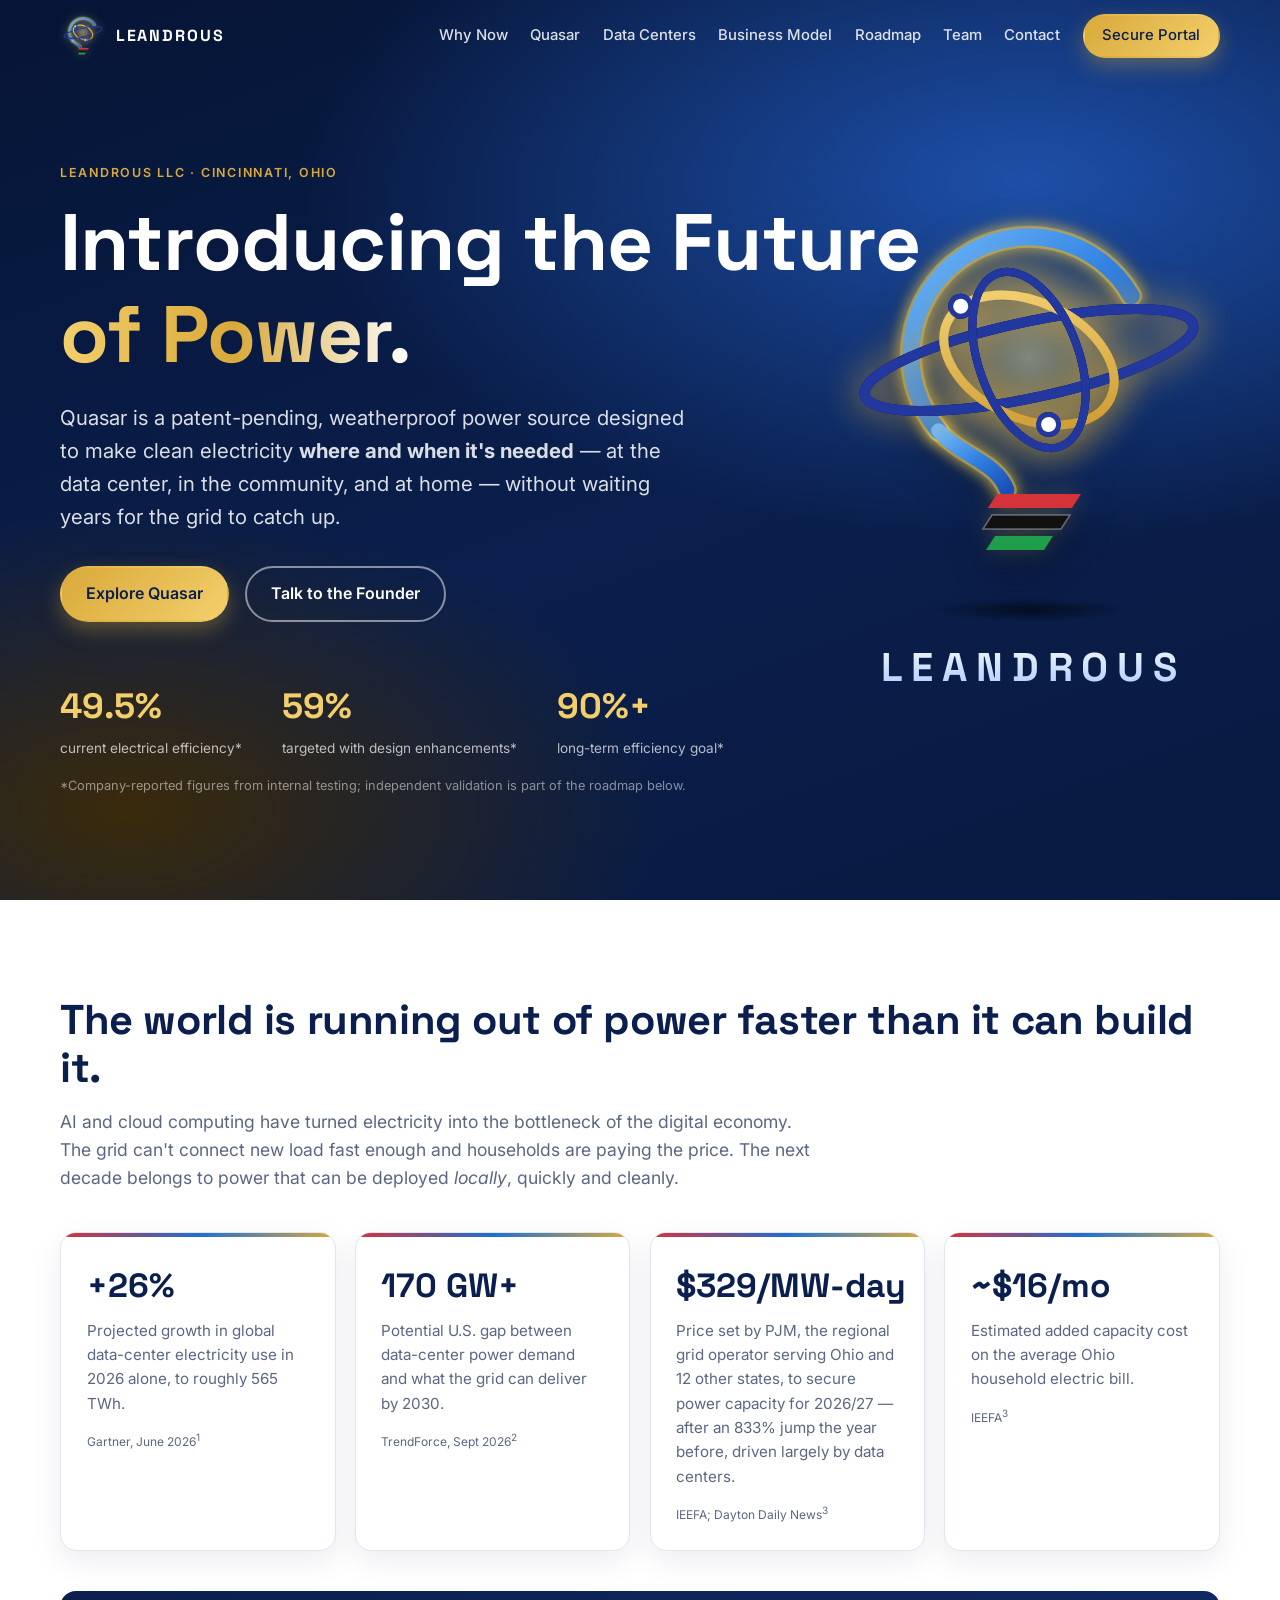
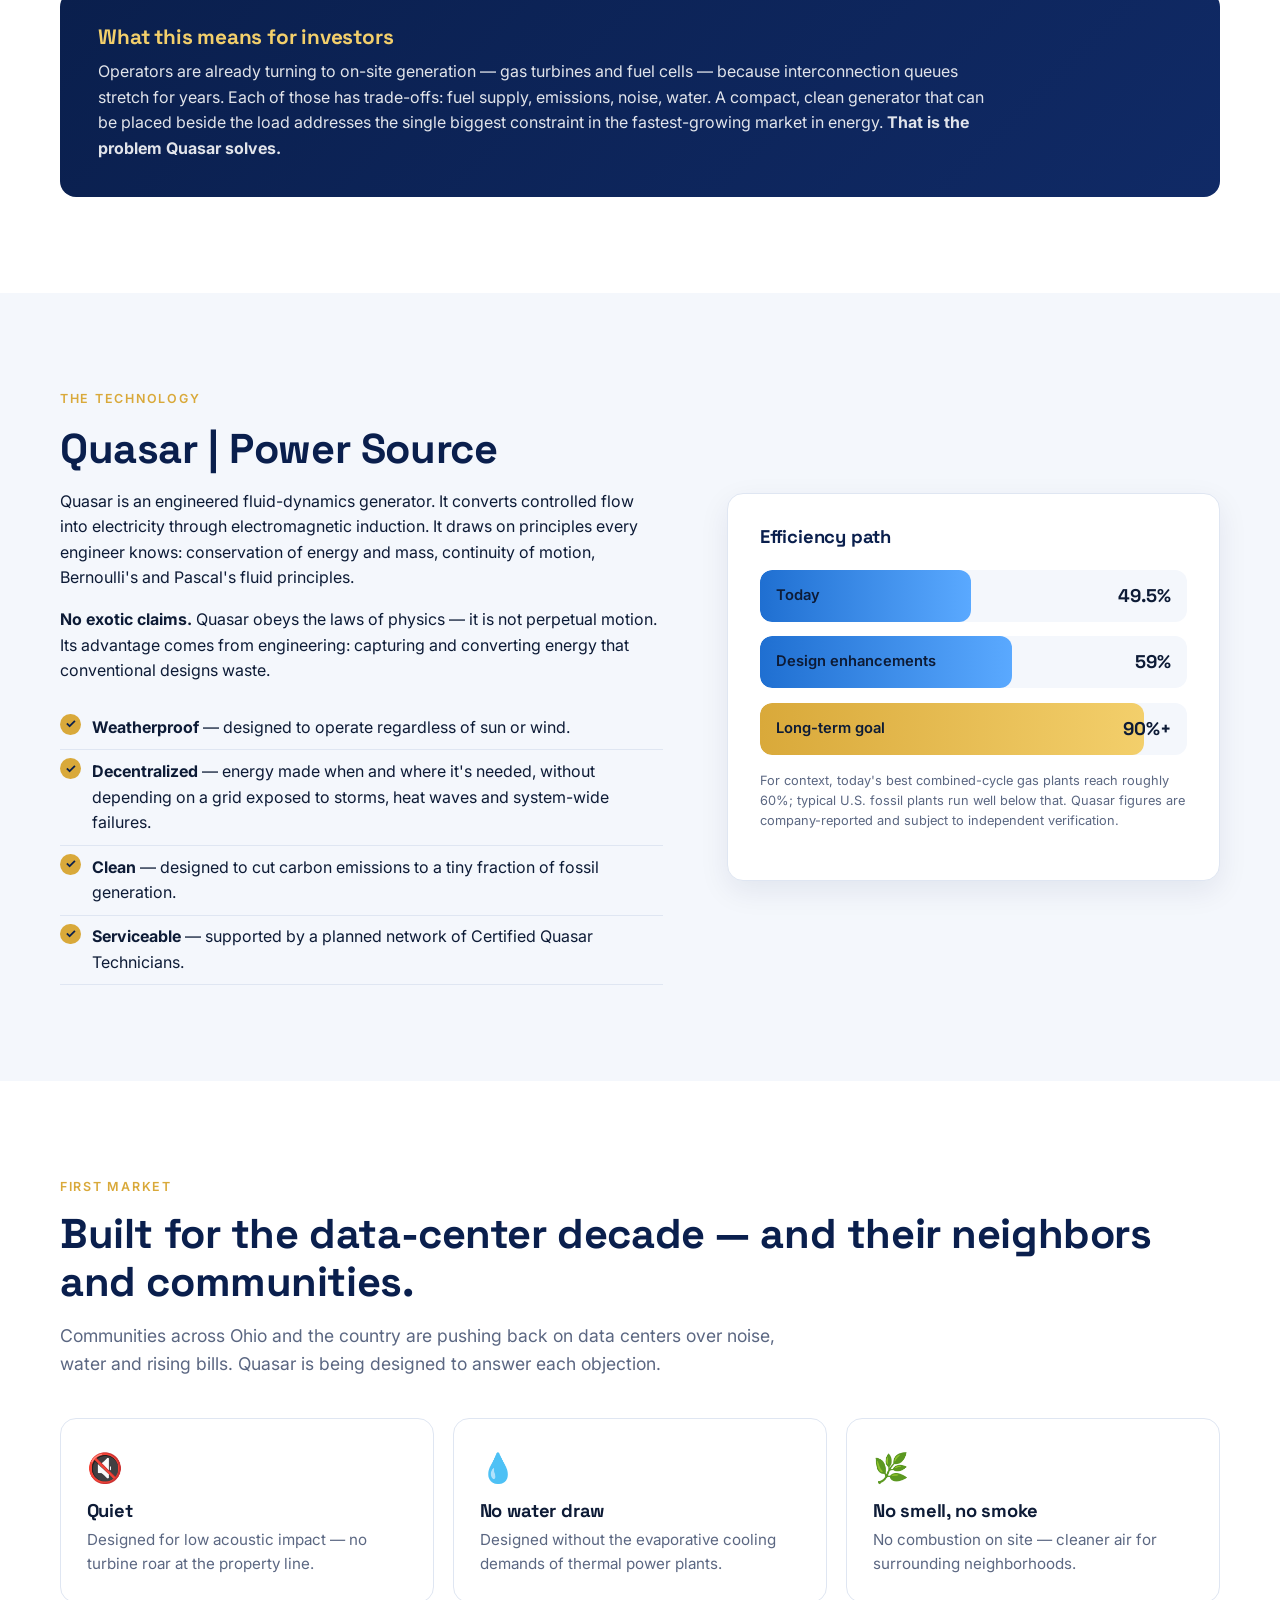
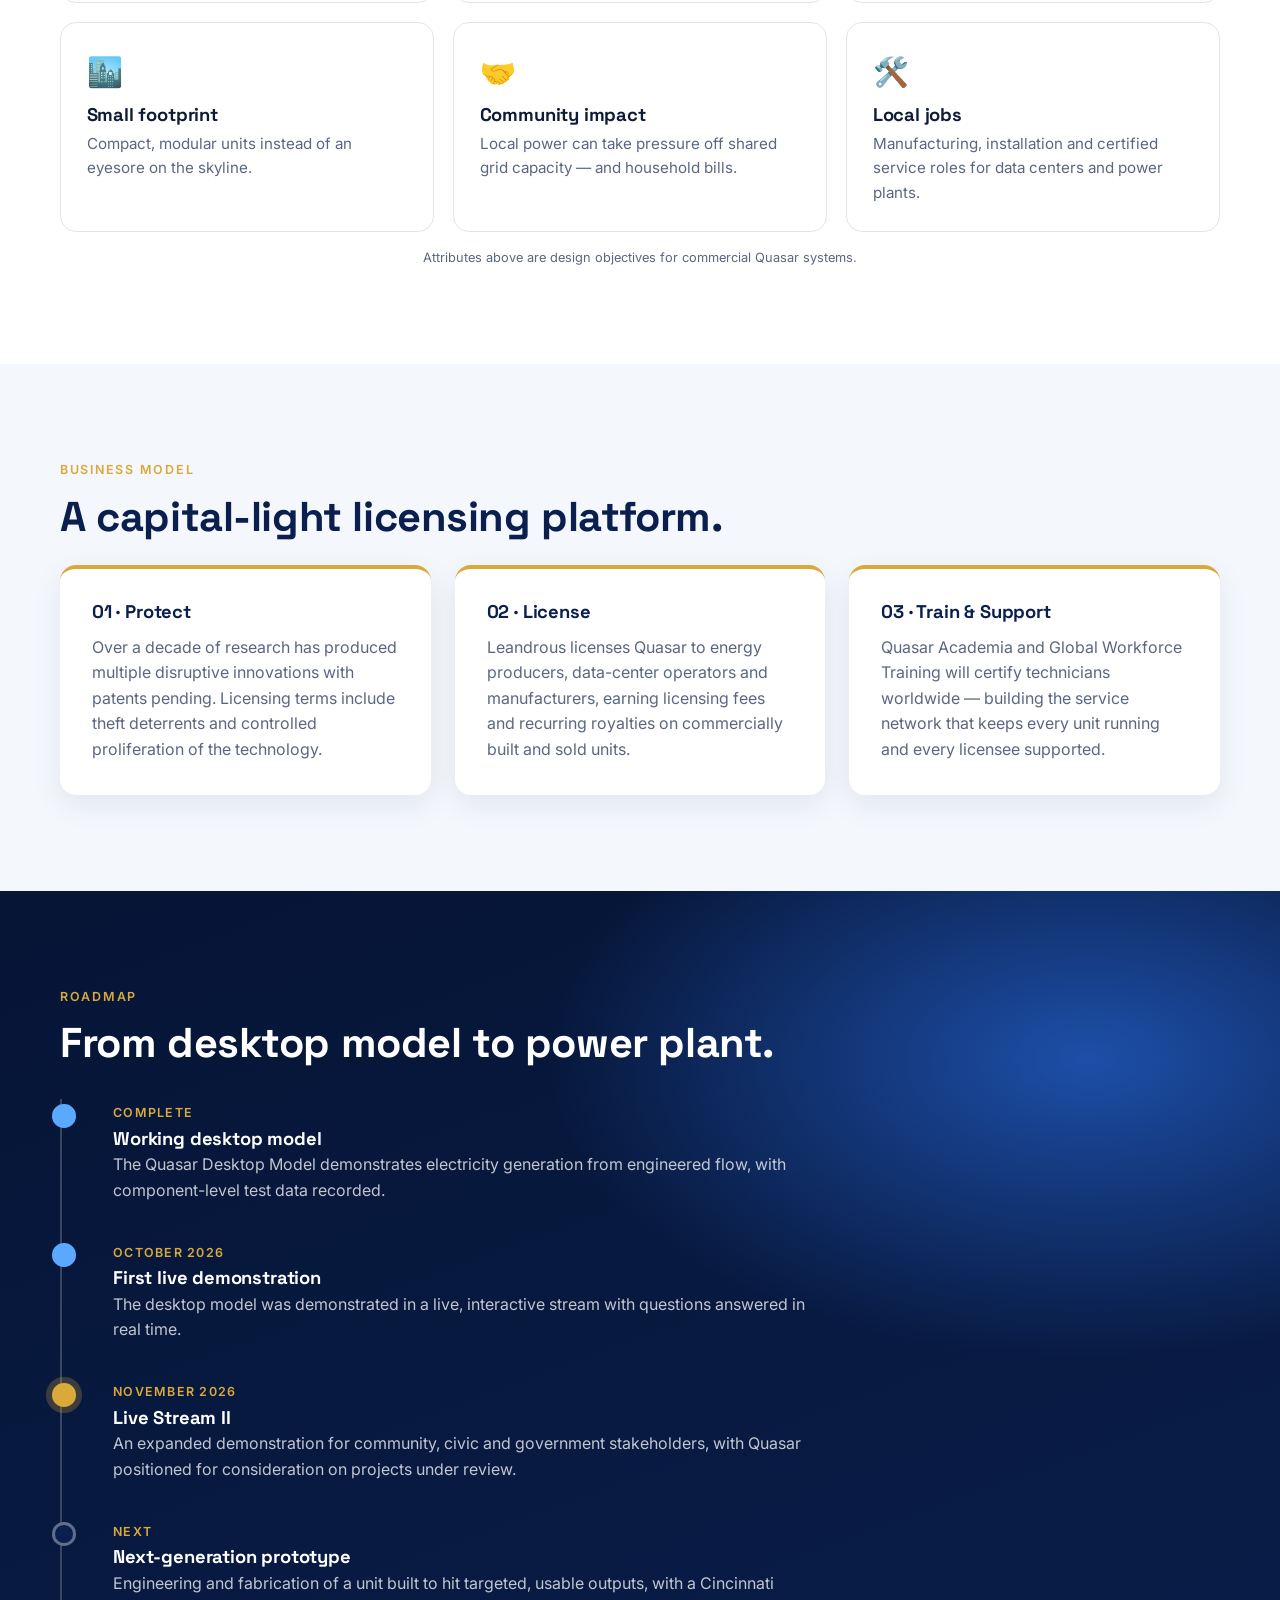
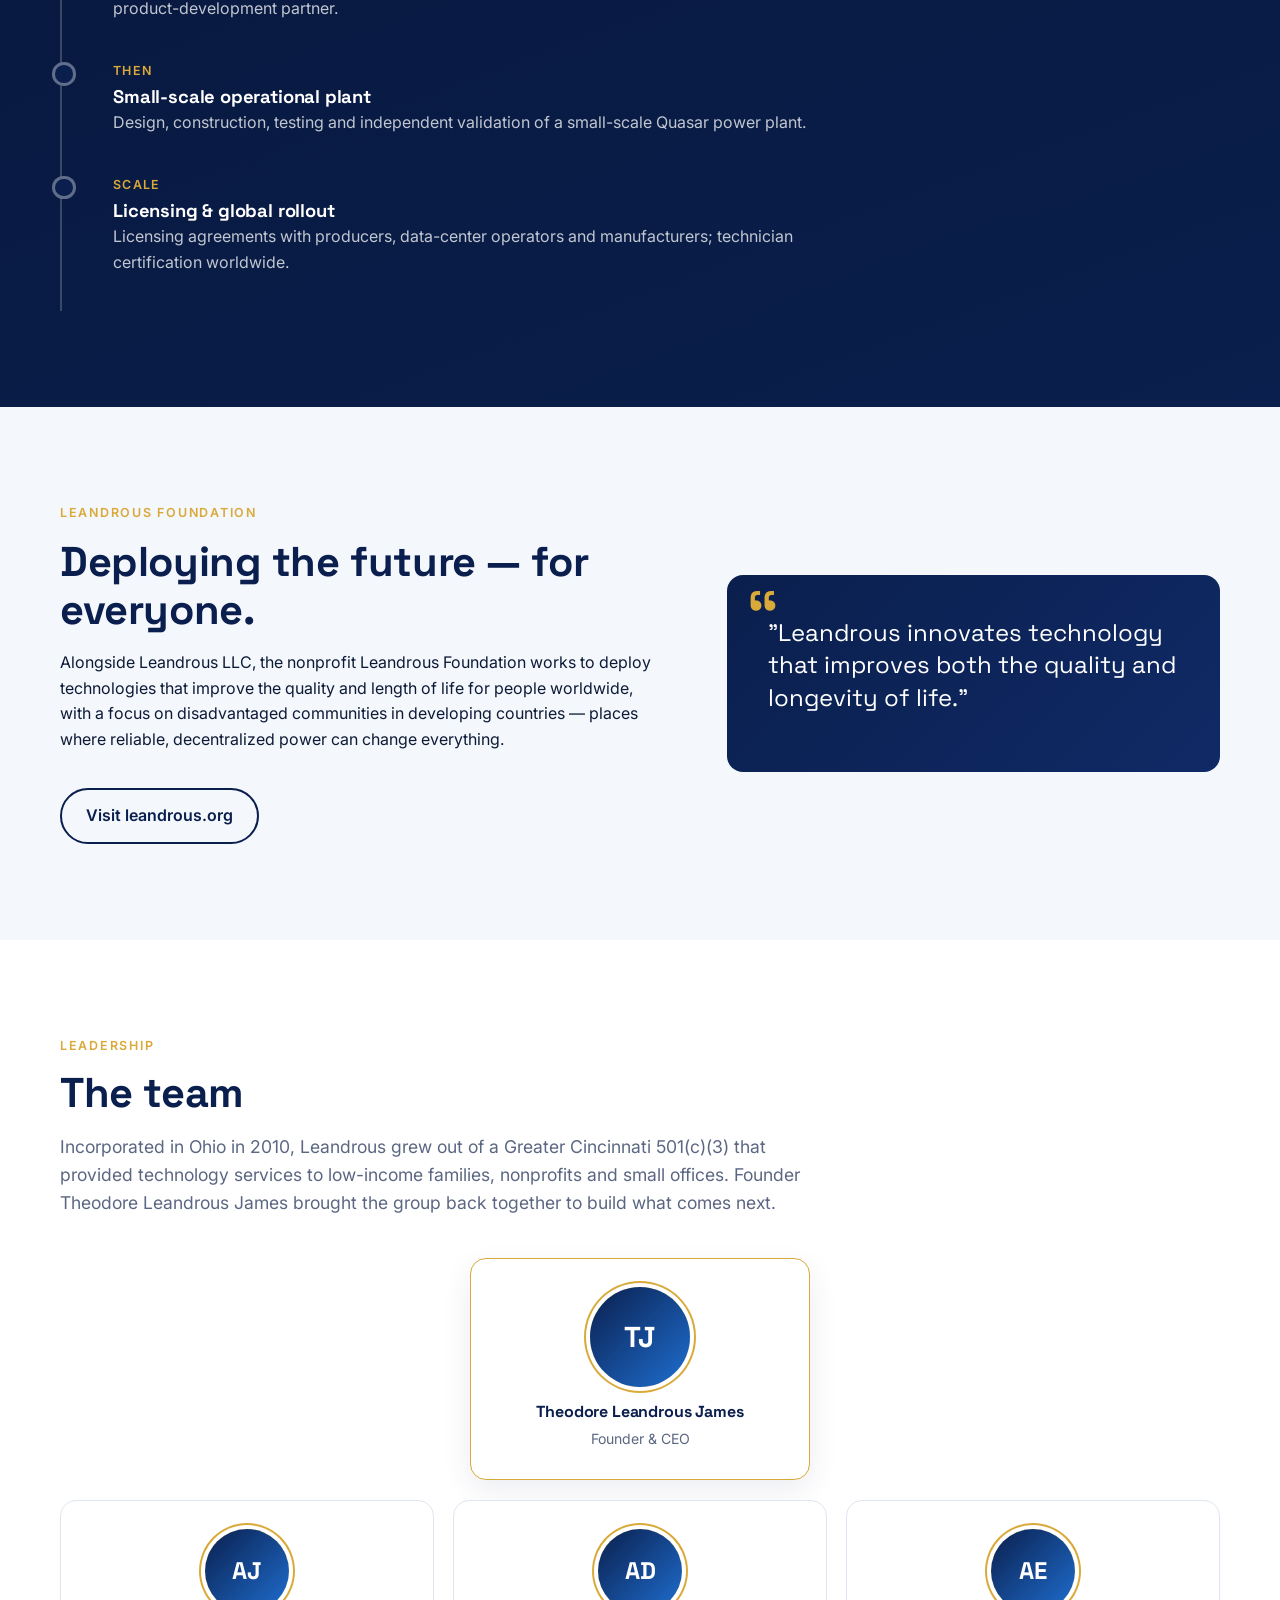
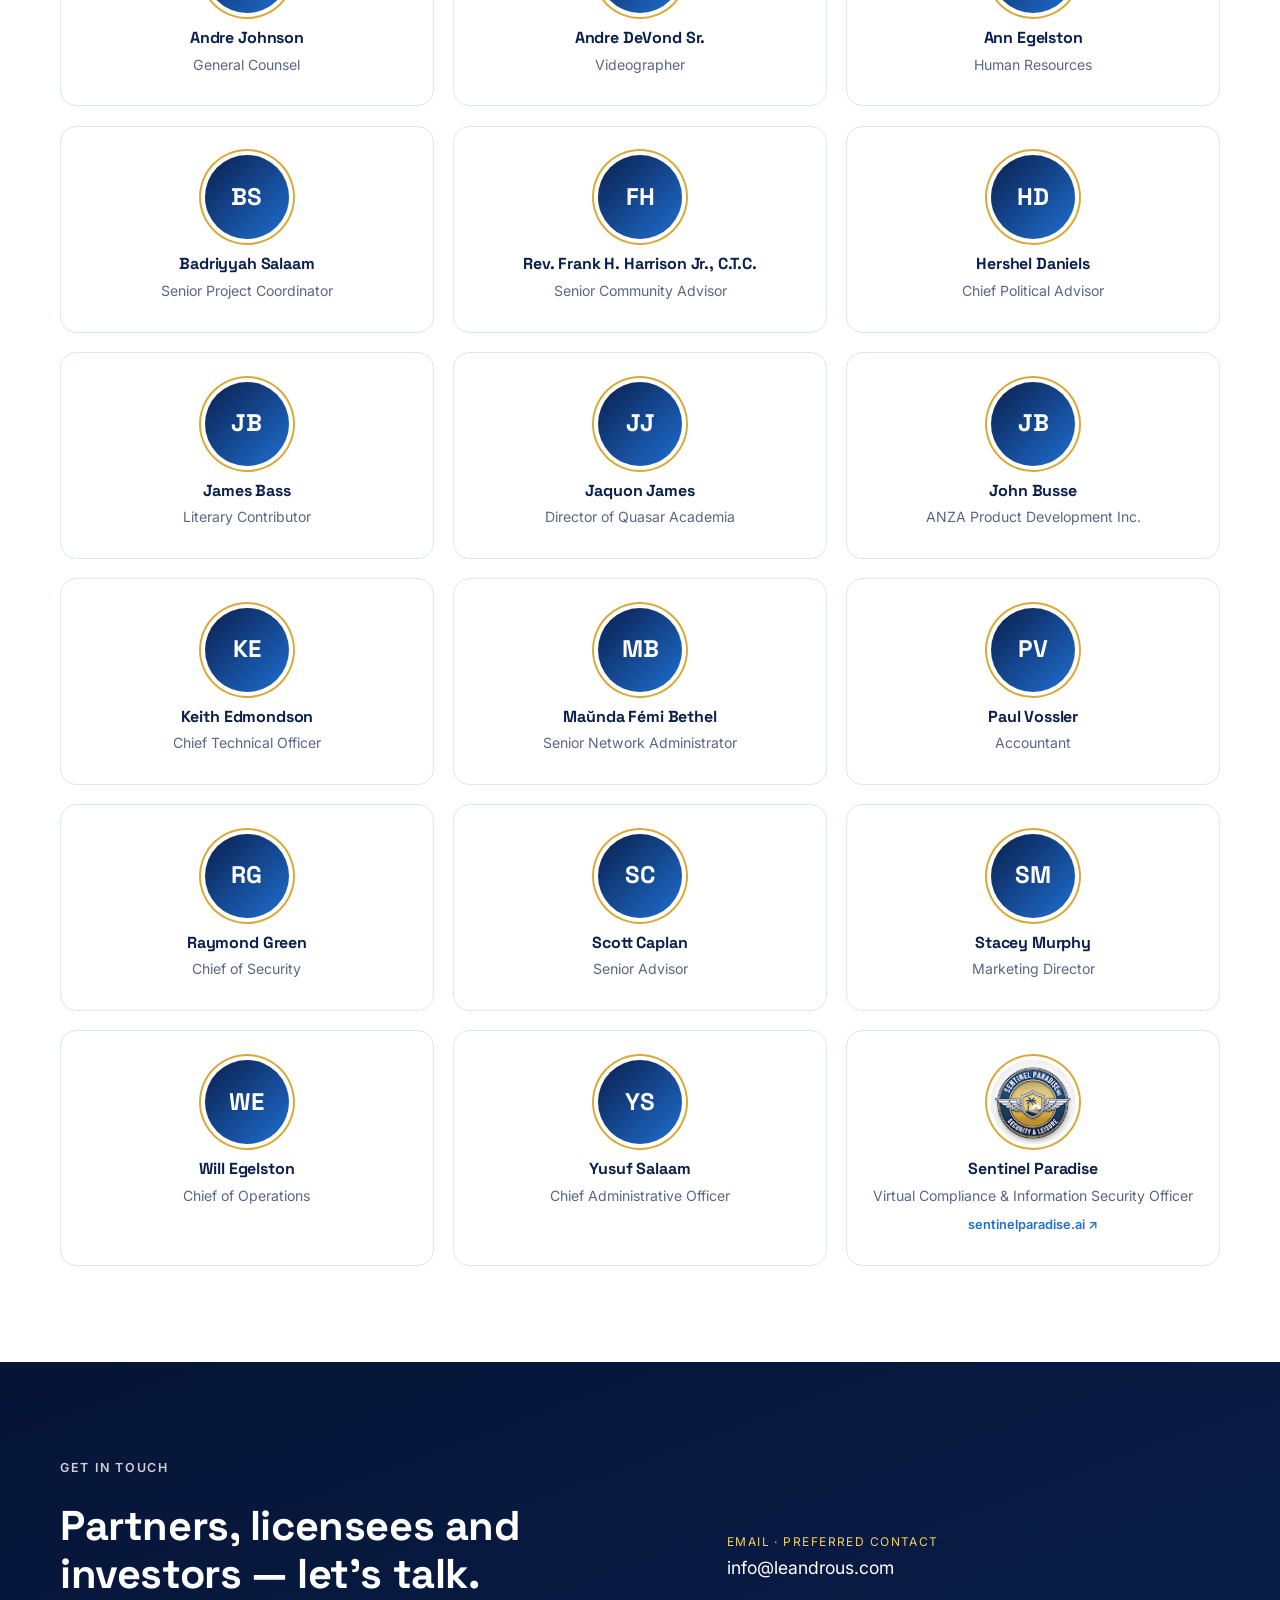
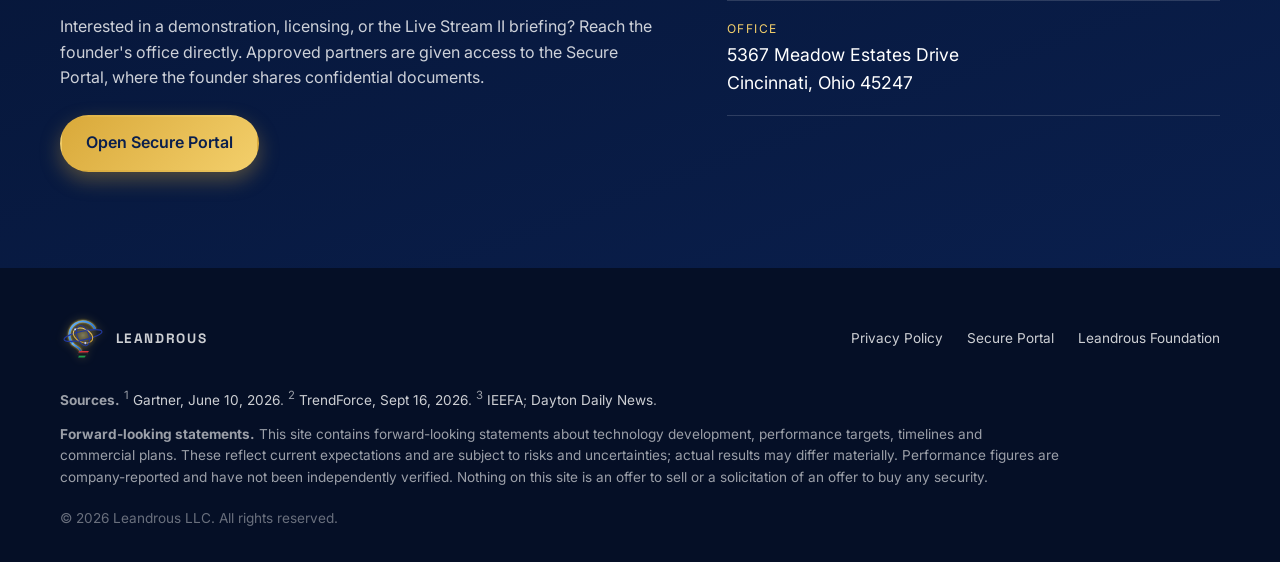
==== commit fd5ee02b: "Add files via upload" ====
--- a/index.html
+++ b/index.html
@@ -12,7 +12,7 @@
   <link rel="preconnect" href="https://fonts.googleapis.com">
   <link rel="preconnect" href="https://fonts.gstatic.com" crossorigin>
   <link href="https://fonts.googleapis.com/css2?family=Inter:wght@400;500;600;700&family=Space+Grotesk:wght@500;600;700&display=swap" rel="stylesheet">
-  <link rel="stylesheet" href="styles.css?v=12">
+  <link rel="stylesheet" href="styles.css?v=13">
 </head>
 <body>
 <svg width="0" height="0" style="position:absolute" aria-hidden="true">
@@ -104,10 +104,9 @@
 <!-- WHY NOW -->
 <section id="why-now" class="section">
   <div class="wrap">
-    <p class="eyebrow">Why now · November 2026</p>
     <h2>The world is running out of power faster than it can build it.</h2>
     <p class="section-lead">AI and cloud computing have turned electricity into the bottleneck of the digital economy.
-      The grid can't connect new load fast enough, and households are paying the price. The next decade belongs
+      The grid can't connect new load fast enough and households are paying the price. The next decade belongs
       to power that can be deployed <em>locally</em>, quickly and cleanly.</p>
 
     <div class="stat-grid">
@@ -123,7 +122,7 @@
       </article>
       <article class="stat">
         <b>$329/MW‑day</b>
-        <p>PJM capacity price for 2026/27 — after an 833% jump the year before, driven largely by data centers.</p>
+        <p>Price set by PJM, the regional grid operator serving Ohio and 12 other states, to secure power capacity for 2026/27 — after an 833% jump the year before, driven largely by data centers.</p>
         <cite>IEEFA; Dayton Daily News<sup>3</sup></cite>
       </article>
       <article class="stat">
@@ -138,7 +137,7 @@
       <p>Operators are already turning to on-site generation — gas turbines and fuel cells — because interconnection
         queues stretch for years. Each of those has trade-offs: fuel supply, emissions, noise, water. A compact,
         clean generator that can be placed beside the load addresses the single biggest constraint in the
-        fastest-growing market in energy. <strong>That is the opportunity Quasar is built for.</strong></p>
+        fastest-growing market in energy. <strong>That is the problem Quasar solves.</strong></p>
     </div>
   </div>
 </section>
@@ -150,15 +149,15 @@
       <p class="eyebrow">The technology</p>
       <h2>Quasar | Power Source</h2>
       <p>Quasar is an engineered fluid-dynamics generator. It converts controlled flow into electricity through
-        electromagnetic induction, drawing on principles every engineer knows: conservation of energy and mass,
+        electromagnetic induction. It draws on principles every engineer knows: conservation of energy and mass,
         continuity of motion, Bernoulli's and Pascal's fluid principles.</p>
       <p><strong>No exotic claims.</strong> Quasar obeys the laws of physics — it is not perpetual motion. Its advantage
         comes from engineering: capturing and converting energy that conventional designs waste.</p>
       <ul class="checks">
         <li><b>Weatherproof</b> — designed to operate regardless of sun or wind.</li>
-        <li><b>Decentralized</b> — energy made when and where it's needed, reducing dependence on long-distance transmission.</li>
-        <li><b>Clean</b> — designed to substantially reduce carbon emissions versus fossil generation.</li>
-        <li><b>Serviceable</b> — supported by a network of Certified Quasar Technicians.</li>
+        <li><b>Decentralized</b> — energy made when and where it's needed, without depending on a grid exposed to storms, heat waves and system-wide failures.</li>
+        <li><b>Clean</b> — designed to cut carbon emissions to a tiny fraction of fossil generation.</li>
+        <li><b>Serviceable</b> — supported by a planned network of Certified Quasar Technicians.</li>
       </ul>
     </div>
     <div class="eff-card">
@@ -176,7 +175,7 @@
 <section id="data-centers" class="section">
   <div class="wrap">
     <p class="eyebrow">First market</p>
-    <h2>Built for the data-center decade — and the neighbors.</h2>
+    <h2>Built for the data-center decade — and their neighbors and communities.</h2>
     <p class="section-lead">Communities across Ohio and the country are pushing back on data centers over noise, water and
       rising bills. Quasar is being designed to answer each objection.</p>
     <div class="card-grid">
@@ -217,9 +216,9 @@
 </section>
 
 <!-- ROADMAP -->
-<section id="roadmap" class="section">
-  <div class="wrap">
-    <p class="eyebrow">Where we are</p>
+<section id="roadmap" class="section roadmap">
+  <div class="wrap">
+    <p class="eyebrow">Roadmap</p>
     <h2>From desktop model to power plant.</h2>
     <ol class="timeline">
       <li class="done"><span>Complete</span><h3>Working desktop model</h3><p>The Quasar Desktop Model demonstrates electricity generation from engineered flow, with component-level test data recorded.</p></li>
@@ -257,15 +256,26 @@
     <p class="section-lead">Incorporated in Ohio in 2010, Leandrous grew out of a Greater Cincinnati 501(c)(3) that provided
       technology services to low-income families, nonprofits and small offices. Founder Theodore Leandrous James brought the group
       back together to build what comes next.</p>
+    <div class="founder-row"><article class="member founder"><div class="avatar">TJ</div><h3>Theodore Leandrous James</h3><p>Founder &amp; CEO</p></article></div>
     <div class="team-grid">
-      <article class="member"><div class="avatar">TJ</div><h3>Theodore Leandrous James</h3><p>Founder &amp; CEO</p></article>
-      <article class="member"><div class="avatar">FH</div><h3>Rev. Frank H. Harrison Jr., C.T.C.</h3><p>Advisor</p></article>
-      <article class="member"><div class="avatar">SC</div><h3>Scott Caplan</h3><p>Executive Director, Investor</p></article>
-      <article class="member"><div class="avatar">RJ</div><h3>Dr. Ronald Jackson</h3><p>Content &amp; Academic Advisor</p></article>
-      <article class="member"><div class="avatar">PV</div><h3>Paul Vossler</h3><p>CFO, Business &amp; Accounting</p></article>
-      <article class="member"><div class="avatar">KE</div><h3>Keith Edmondson</h3><p>Senior Technical Advisor</p></article>
+      <article class="member"><div class="avatar">AJ</div><h3>Andre Johnson</h3><p>General Counsel</p></article>
+      <article class="member"><div class="avatar">AD</div><h3>Andre DeVond Sr.</h3><p>Videographer</p></article>
+      <article class="member"><div class="avatar">AE</div><h3>Ann Egelston</h3><p>Human Resources</p></article>
+      <article class="member"><div class="avatar">BS</div><h3>Badriyyah Salaam</h3><p>Senior Project Coordinator</p></article>
+      <article class="member"><div class="avatar">FH</div><h3>Rev. Frank H. Harrison Jr., C.T.C.</h3><p>Senior Community Advisor</p></article>
+      <article class="member"><div class="avatar">HD</div><h3>Hershel Daniels</h3><p>Chief Political Advisor</p></article>
+      <article class="member"><div class="avatar">JB</div><h3>James Bass</h3><p>Literary Contributor</p></article>
+      <article class="member"><div class="avatar">JJ</div><h3>Jaquon James</h3><p>Director of Quasar Academia</p></article>
+      <article class="member"><div class="avatar">JB</div><h3>John Busse</h3><p>ANZA Product Development Inc.</p></article>
+      <article class="member"><div class="avatar">KE</div><h3>Keith Edmondson</h3><p>Chief Technical Officer</p></article>
+      <article class="member"><div class="avatar">MB</div><h3>Maŭnda Fémi Bethel</h3><p>Senior Network Administrator</p></article>
+      <article class="member"><div class="avatar">PV</div><h3>Paul Vossler</h3><p>Accountant</p></article>
       <article class="member"><div class="avatar">RG</div><h3>Raymond Green</h3><p>Chief of Security</p></article>
-      <article class="member"><div class="avatar">JJ</div><h3>Jaquon James</h3><p>Quasar Academia Director &amp; Process Analyst</p></article>
+      <article class="member"><div class="avatar">SC</div><h3>Scott Caplan</h3><p>Senior Advisor</p></article>
+      <article class="member"><div class="avatar">SM</div><h3>Stacey Murphy</h3><p>Marketing Director</p></article>
+      <article class="member"><div class="avatar">WE</div><h3>Will Egelston</h3><p>Chief of Operations</p></article>
+      <article class="member"><div class="avatar">YS</div><h3>Yusuf Salaam</h3><p>Chief Administrative Officer</p></article>
+
       <article class="member partner"><a href="https://www.sentinelparadise.ai" target="_blank" rel="noopener"><img class="avatar-logo" src="assets/sentinel-paradise-logo.png" alt="Sentinel Paradise logo" width="84" height="84"><h3>Sentinel Paradise</h3><p>Virtual Compliance &amp; Information Security Officer</p><span class="ext">sentinelparadise.ai ↗</span></a></article>
     </div>
   </div>
@@ -282,8 +292,7 @@
       <a href="https://drive.google.com/drive/folders/1kSY1QkWf8BG6LWAMUvCittHLbAUo-zGK" target="_blank" rel="noopener" class="btn btn-gold">Open Secure Portal</a>
     </div>
     <ul class="contact-list">
-      <li><span>Email</span><a href="mailto:info@leandrous.com">info@leandrous.com</a></li>
-      <li><span>Phone</span><a href="tel:+15132911732">+1 (513) 291-1732</a></li>
+      <li><span>Email · preferred contact</span><a href="mailto:info@leandrous.com">info@leandrous.com</a></li>
       <li><span>Office</span>5367 Meadow Estates Drive<br>Cincinnati, Ohio 45247</li>
     </ul>
   </div>
@@ -312,6 +321,6 @@
   </div>
 </footer>
 
-<script src="main.js?v=12"></script>
+<script src="main.js?v=13"></script>
 </body>
 </html>
--- a/styles.css
+++ b/styles.css
@@ -211,3 +211,18 @@
 @keyframes spinX{from{transform:rotateX(0deg)}to{transform:rotateX(360deg)}}
 @media (prefers-reduced-motion:reduce){.ringA,.ringB,.ringC{animation:none}}
 @media (max-width:1080px){.hero-logo{width:240px;height:320px;right:50%;top:84px;transform:translateX(50%)}.hero-logo .bulb{width:240px;height:240px}.hero-logo .ground{width:120px}.hero-logo .wordmark{font-size:24px;margin-top:8px}.hero-inner{padding-top:420px}}
+/* team: founder row + even 3-column grid */
+.founder-row{display:flex;justify-content:center;margin-bottom:1.2rem}
+.member.founder{width:min(340px,100%);border-color:var(--gold);box-shadow:var(--shadow)}
+.member.founder .avatar{width:100px;height:100px;font-size:1.8rem}
+.team-grid{grid-template-columns:repeat(3,1fr)}
+@media (max-width:700px){.team-grid{grid-template-columns:repeat(2,1fr)}}
+/* roadmap gets its own full screen */
+.section.roadmap{min-height:100vh;display:flex;align-items:center;background:radial-gradient(900px 500px at 85% 15%,#1d4fa8,transparent 60%),linear-gradient(160deg,#061536,#0a1f4d);color:#fff}
+.section.roadmap h2{color:#fff}
+.section.roadmap .timeline{border-left-color:rgba(255,255,255,.2)}
+.section.roadmap .timeline li::before{background:#0a1f4d;border-color:rgba(255,255,255,.35)}
+.section.roadmap .timeline li.done::before{background:var(--sky);border-color:var(--sky)}
+.section.roadmap .timeline li.now::before{background:var(--gold);border-color:var(--gold)}
+.section.roadmap .timeline h3{color:#fff}
+.section.roadmap .timeline p{color:rgba(255,255,255,.75)}
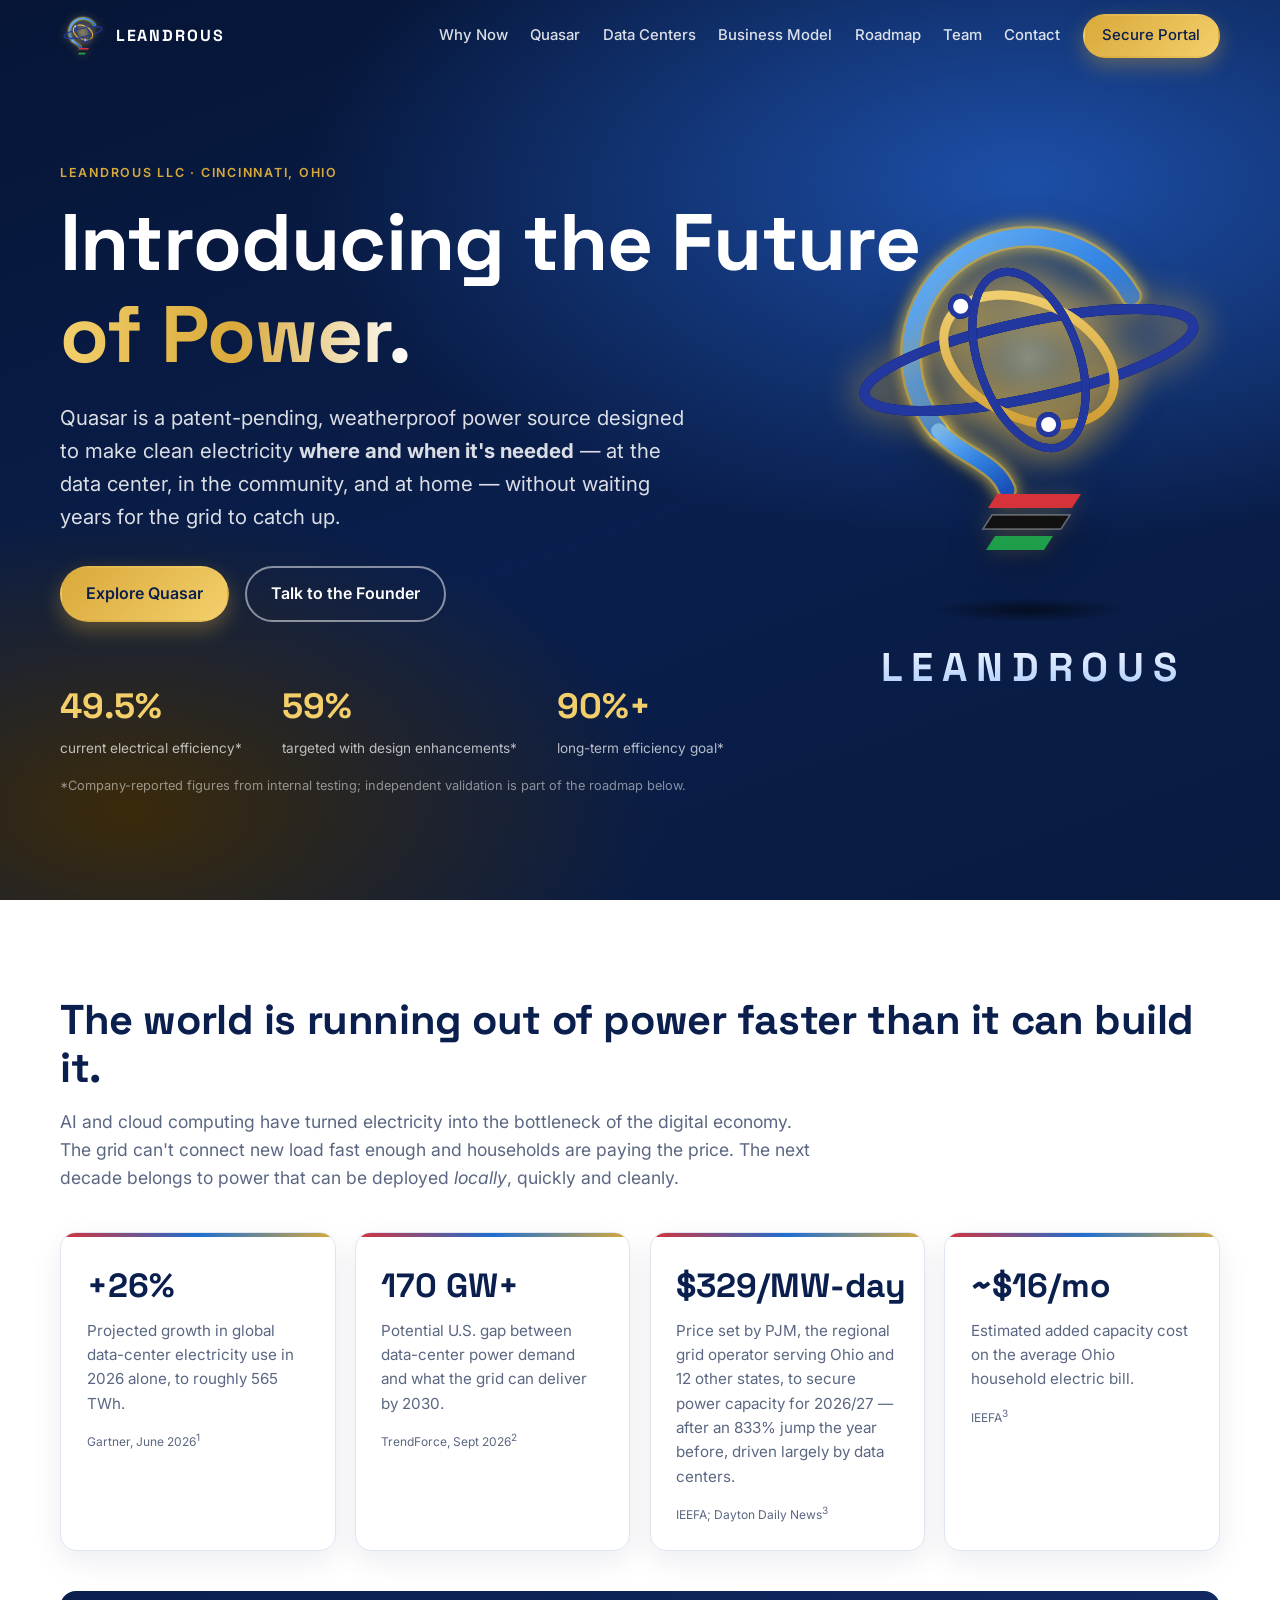
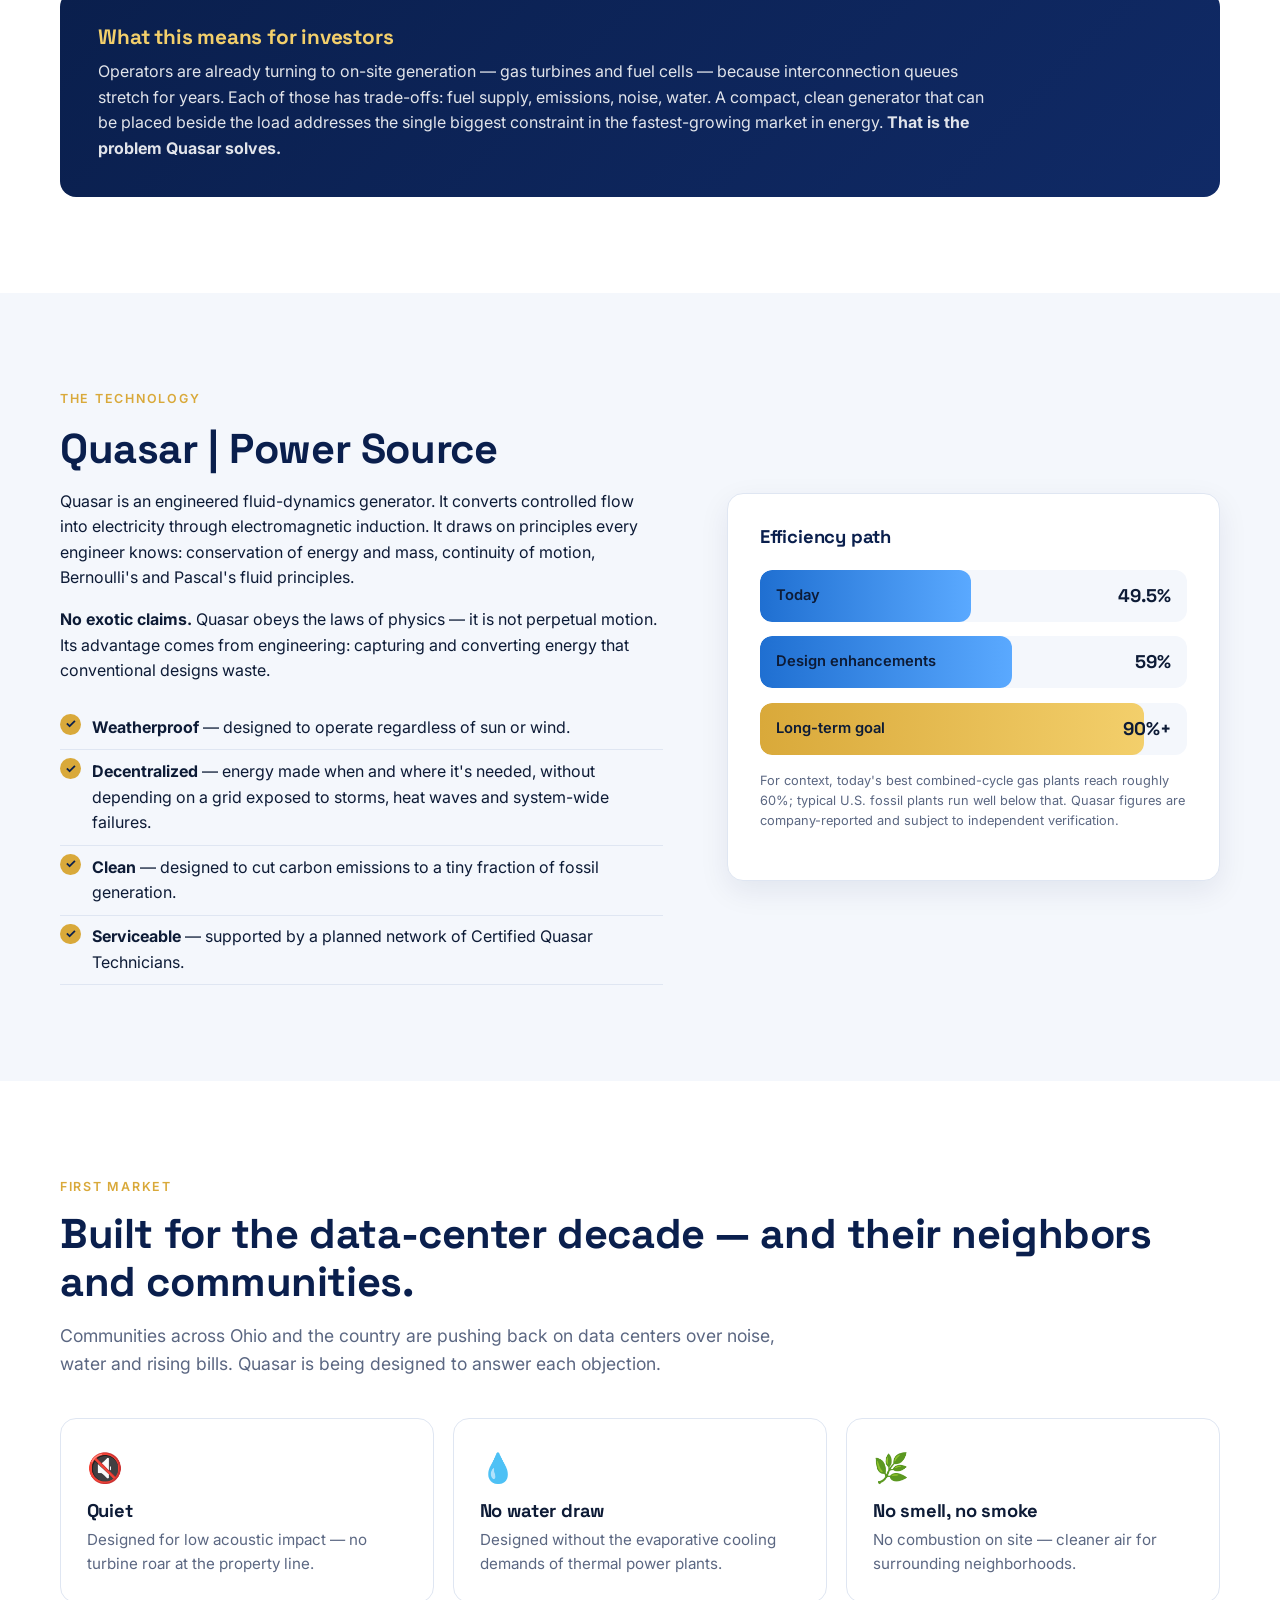
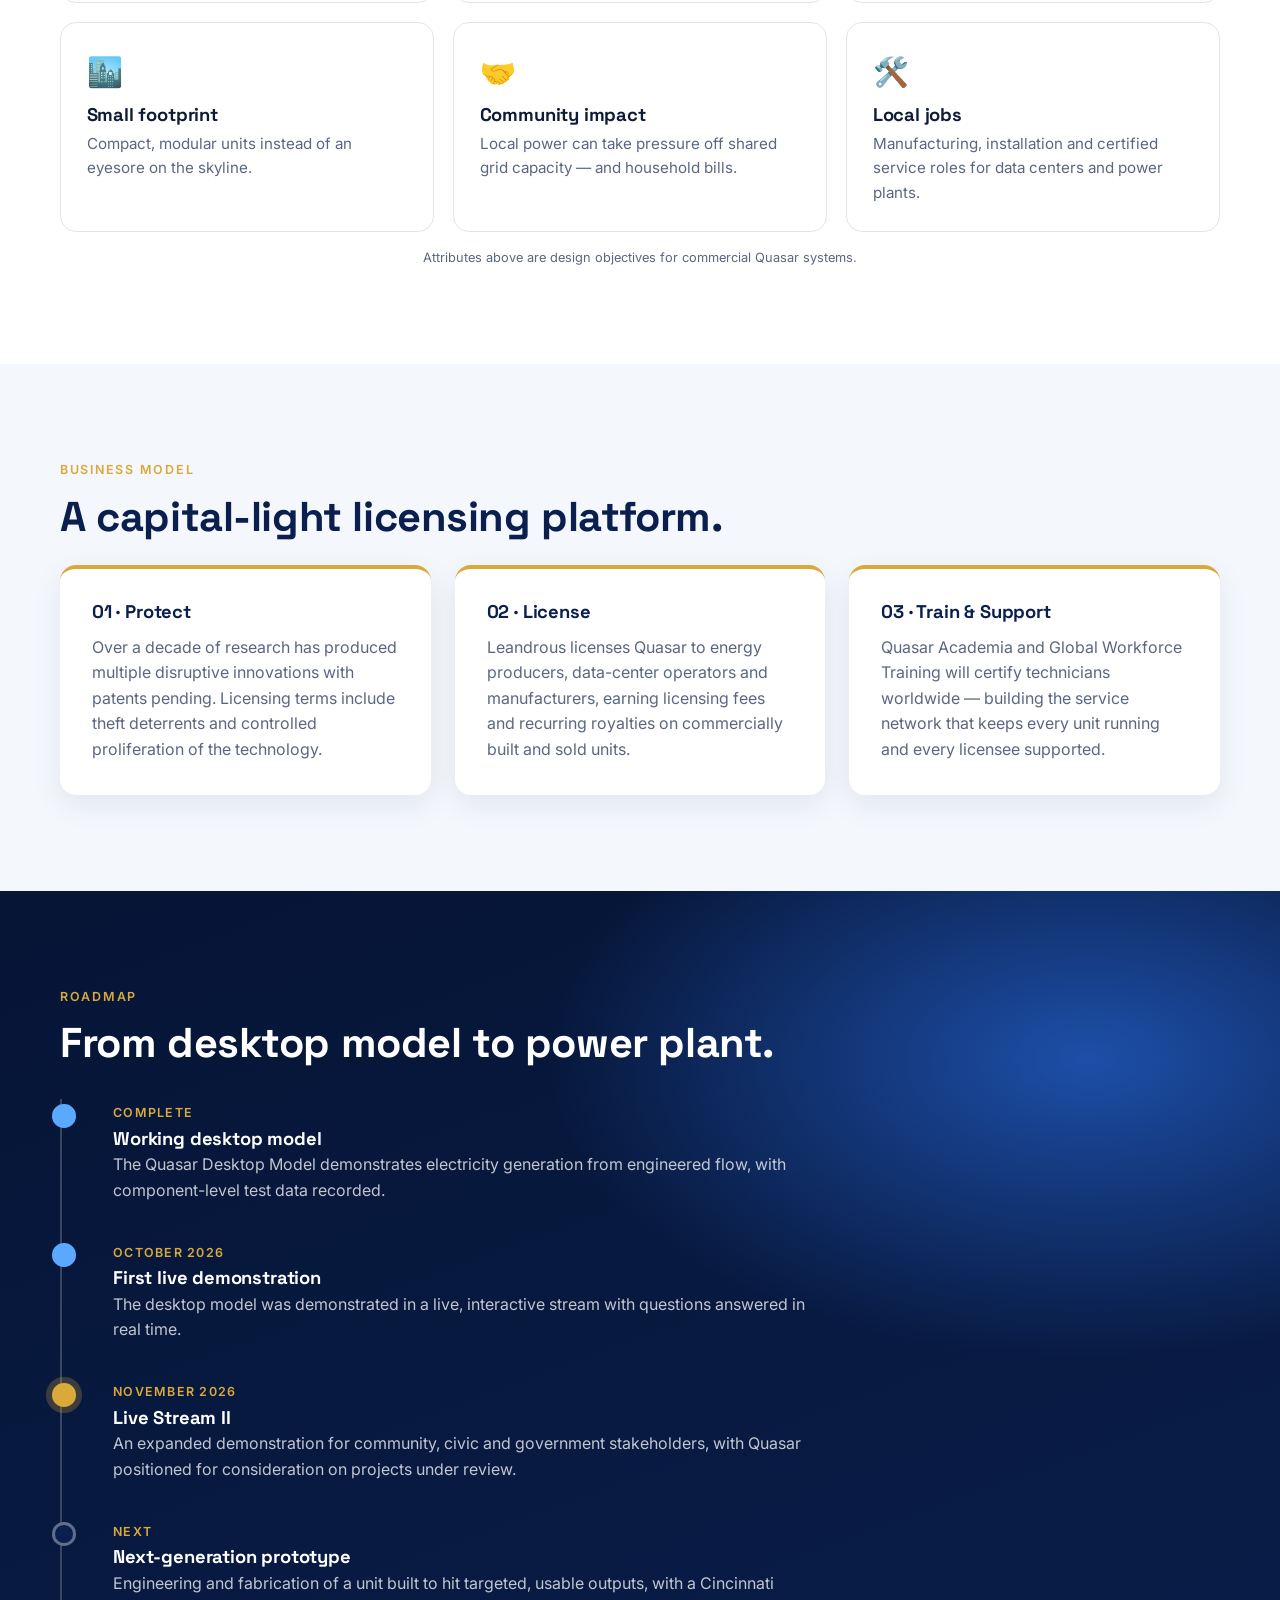
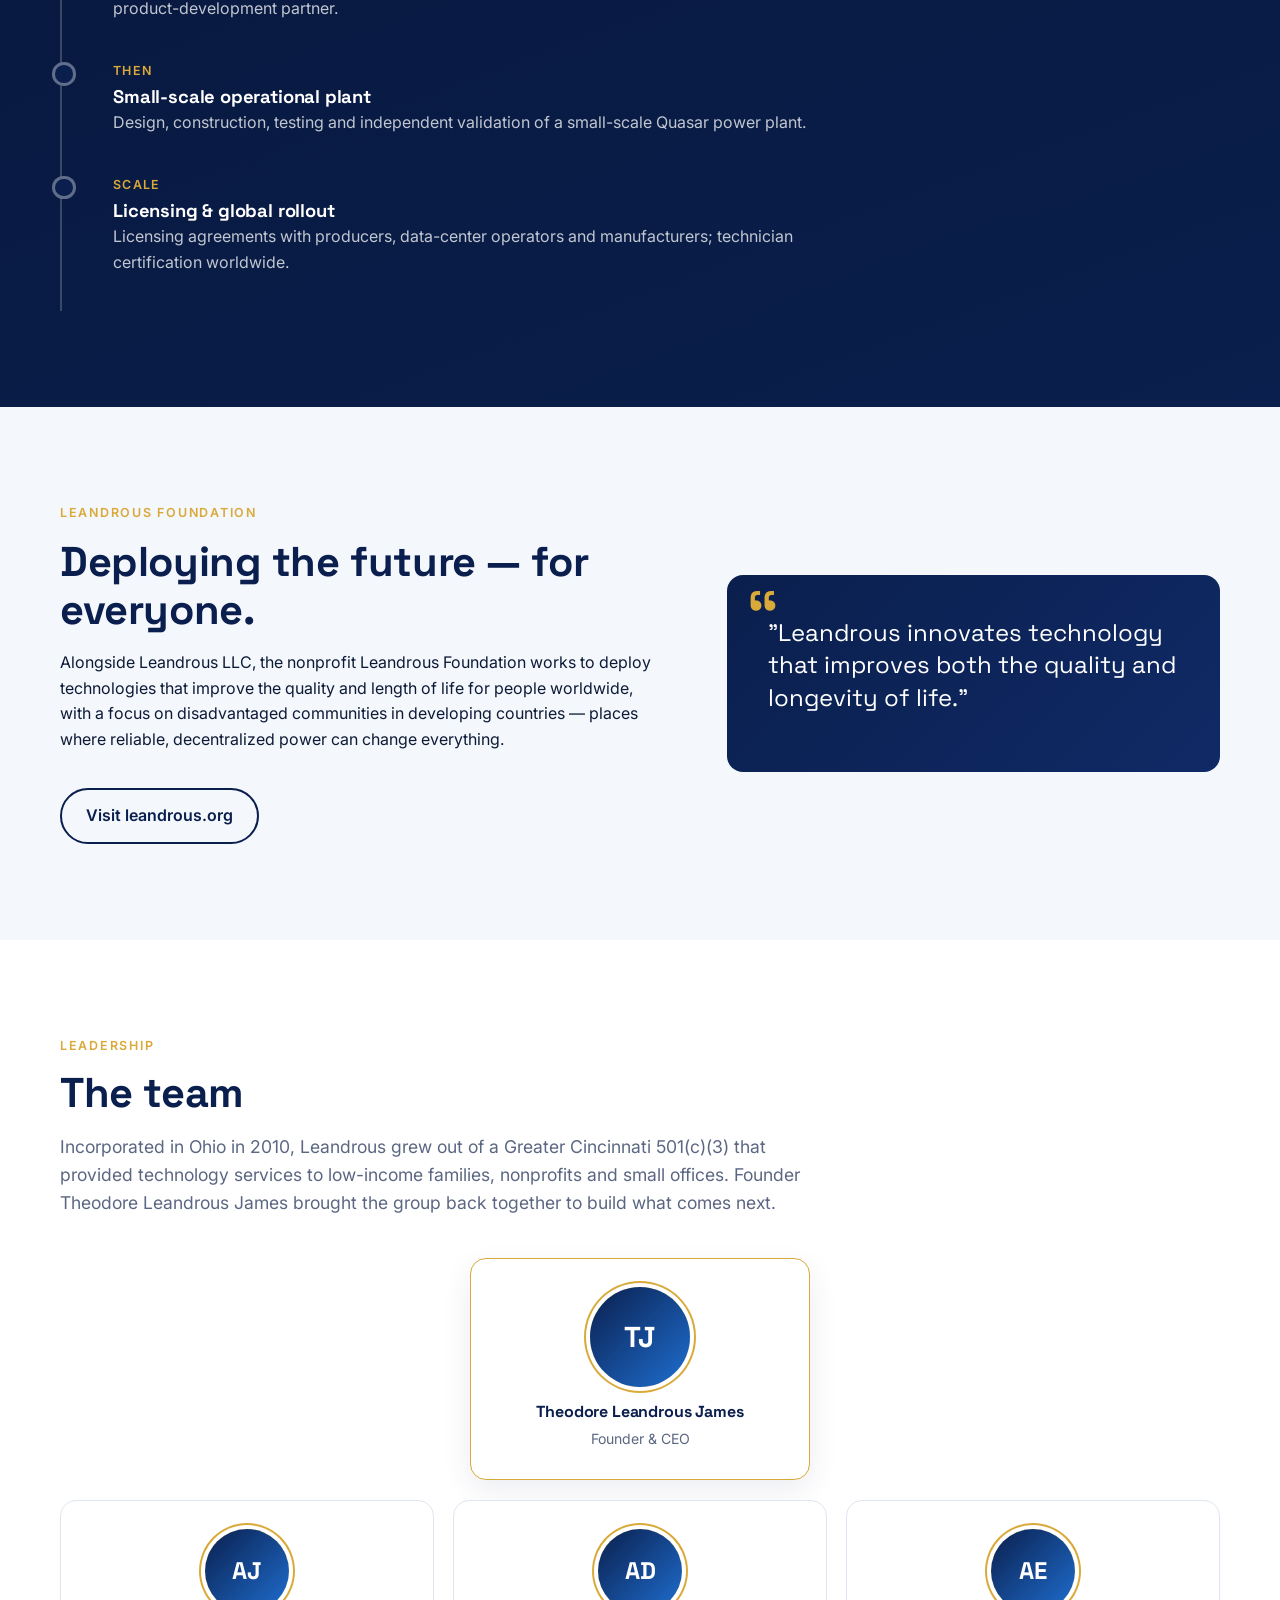
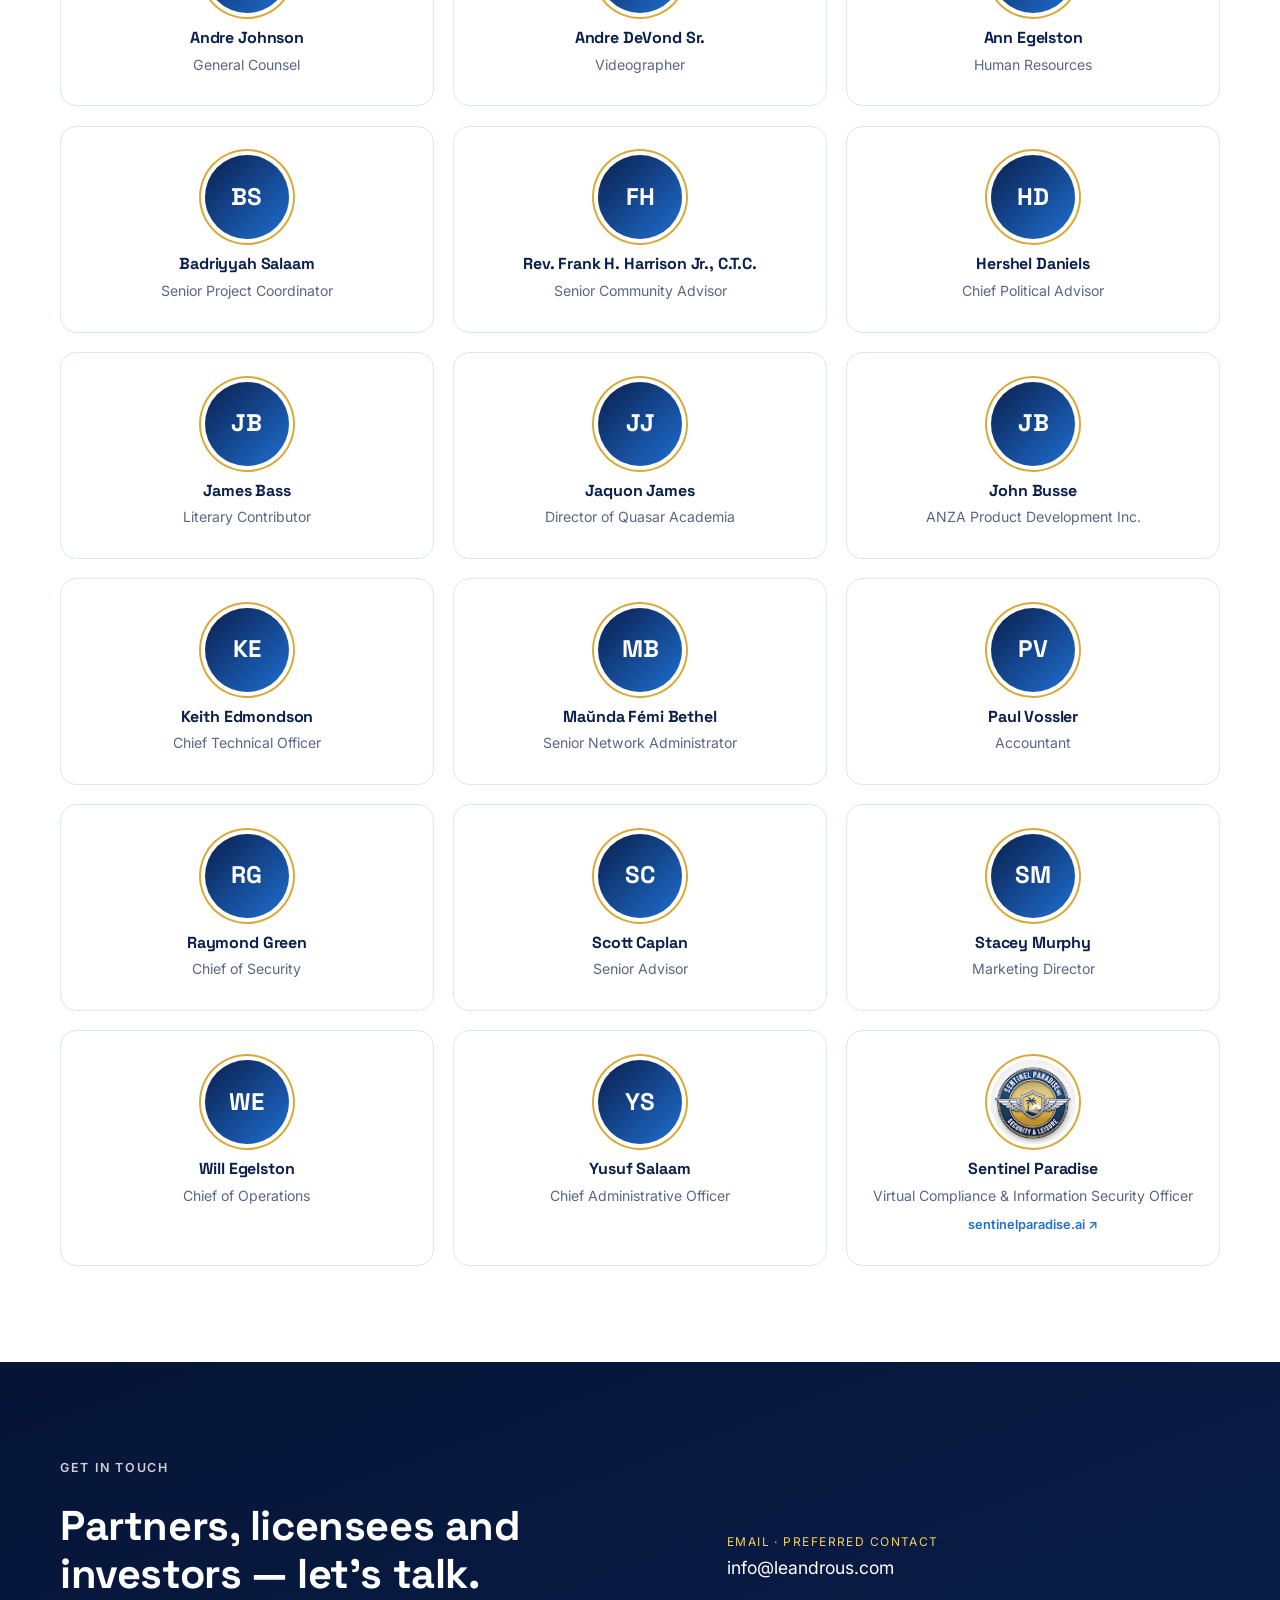
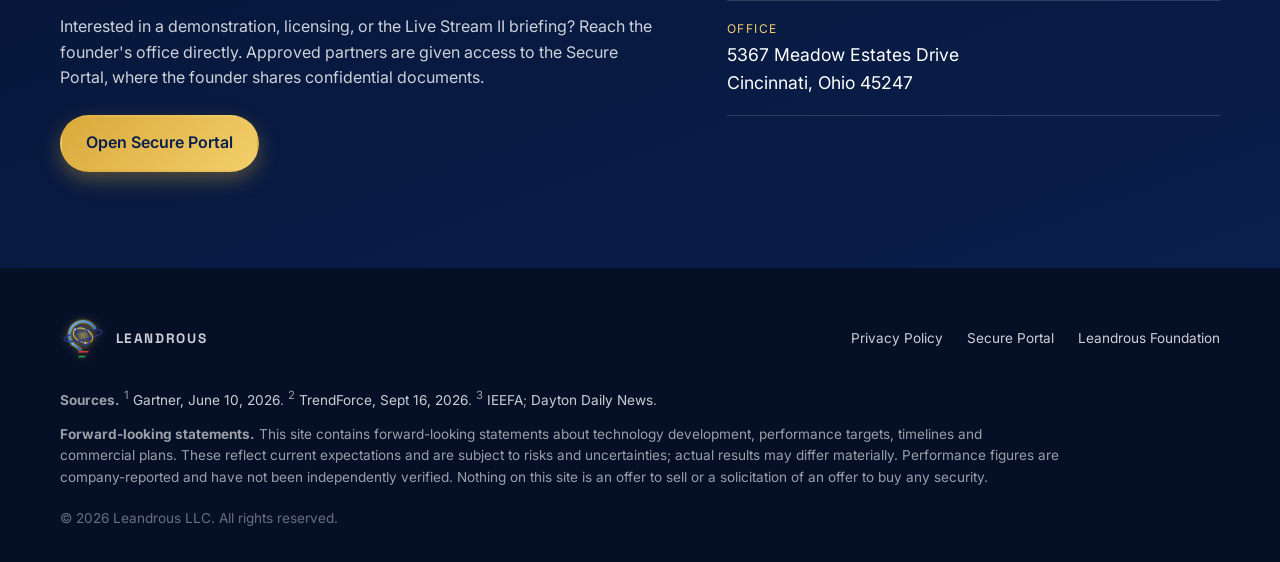
==== commit 8e0104a3: "Add files via upload" ====
--- a/index.html
+++ b/index.html
@@ -12,7 +12,7 @@
   <link rel="preconnect" href="https://fonts.googleapis.com">
   <link rel="preconnect" href="https://fonts.gstatic.com" crossorigin>
   <link href="https://fonts.googleapis.com/css2?family=Inter:wght@400;500;600;700&family=Space+Grotesk:wght@500;600;700&display=swap" rel="stylesheet">
-  <link rel="stylesheet" href="styles.css?v=13">
+  <link rel="stylesheet" href="styles.css?v=14">
 </head>
 <body>
 <svg width="0" height="0" style="position:absolute" aria-hidden="true">
@@ -68,7 +68,7 @@
       <a href="#roadmap">Roadmap</a>
       <a href="#team">Team</a>
       <a href="#contact">Contact</a>
-      <a href="https://drive.google.com/drive/folders/1kSY1QkWf8BG6LWAMUvCittHLbAUo-zGK" target="_blank" rel="noopener" class="btn btn-small btn-gold">Secure Portal</a>
+      <a href="secure.html" class="btn btn-small btn-gold">Secure Portal</a>
     </nav>
   </div>
 </header>
@@ -289,7 +289,7 @@
       <h2>Partners, licensees and investors — let's talk.</h2>
       <p>Interested in a demonstration, licensing, or the Live Stream II briefing? Reach the founder's office directly.
         Approved partners are given access to the Secure Portal, where the founder shares confidential documents.</p>
-      <a href="https://drive.google.com/drive/folders/1kSY1QkWf8BG6LWAMUvCittHLbAUo-zGK" target="_blank" rel="noopener" class="btn btn-gold">Open Secure Portal</a>
+      <a href="secure.html" class="btn btn-gold">Open Secure Portal</a>
     </div>
     <ul class="contact-list">
       <li><span>Email · preferred contact</span><a href="mailto:info@leandrous.com">info@leandrous.com</a></li>
@@ -304,7 +304,7 @@
   <div class="wrap">
     <div class="foot-top">
       <a href="./" class="brand"><span class="brand-logo" aria-hidden="true"><svg viewBox="0 0 400 400"><use href="#ldr-shell"/></svg><svg class="brand-ring ringA" viewBox="0 0 400 400"><use href="#ldr-ringA"/></svg><svg class="brand-ring ringB" viewBox="0 0 400 400"><use href="#ldr-ringB"/></svg><svg class="brand-ring ringC" viewBox="0 0 400 400"><use href="#ldr-ringC"/></svg></span><span>LEANDROUS</span></a>
-      <nav><a href="privacy.html">Privacy Policy</a><a href="https://drive.google.com/drive/folders/1kSY1QkWf8BG6LWAMUvCittHLbAUo-zGK" target="_blank" rel="noopener">Secure Portal</a><a href="https://leandrous.org" rel="noopener">Leandrous Foundation</a></nav>
+      <nav><a href="privacy.html">Privacy Policy</a><a href="secure.html">Secure Portal</a><a href="https://leandrous.org" rel="noopener">Leandrous Foundation</a></nav>
     </div>
     <div class="sources">
       <p><b>Sources.</b>
@@ -321,6 +321,6 @@
   </div>
 </footer>
 
-<script src="main.js?v=13"></script>
+<script src="main.js?v=14"></script>
 </body>
 </html>
